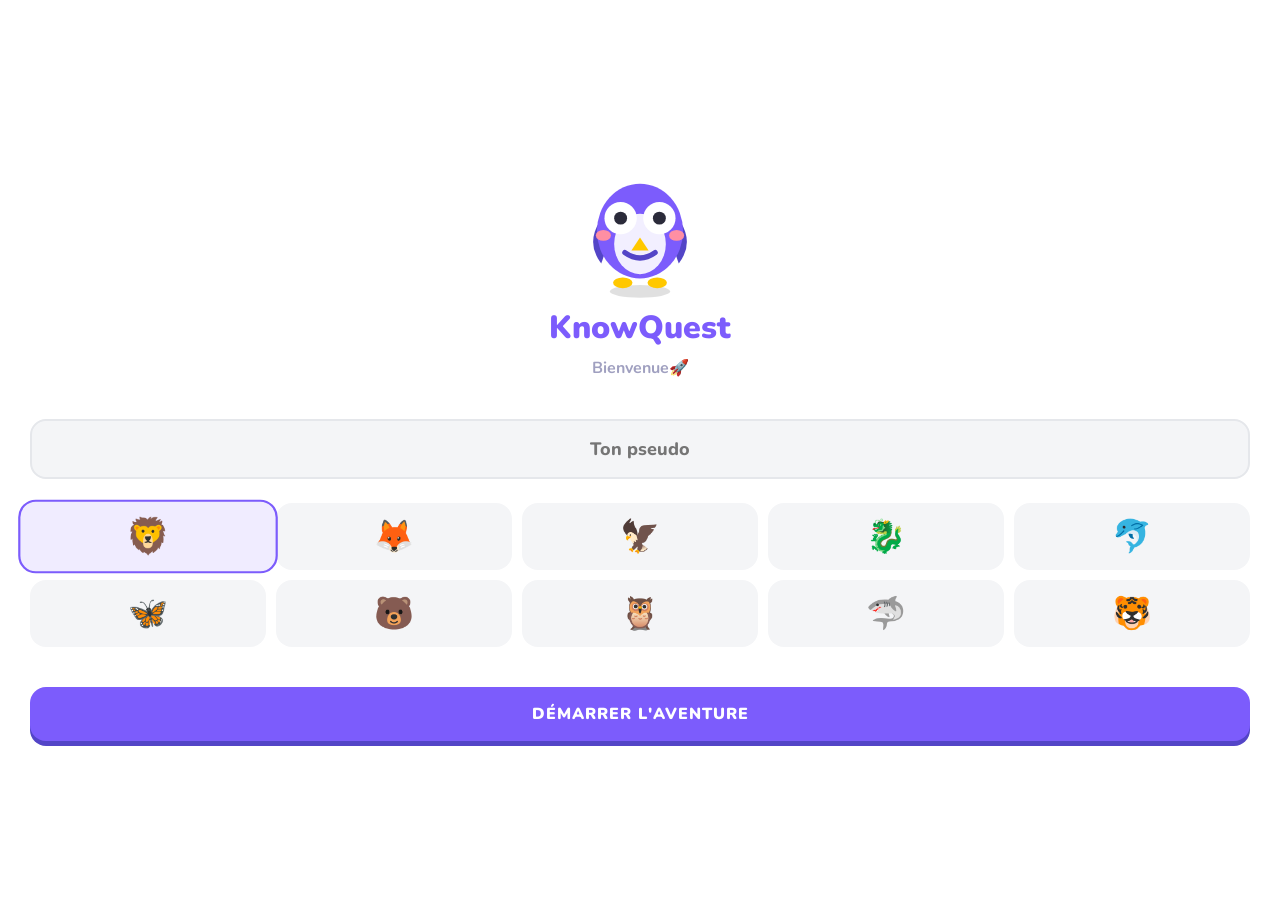
==== web/index.html @ 9f0bb6d8 "Add Google Analytics measurement G-GB6HFG80BY" ====
<!DOCTYPE html>
<html lang="fr">

<head>
  <meta charset="UTF-8">
  <!-- Google Analytics -->
  <script async src="https://www.googletagmanager.com/gtag/js?id=G-GB6HFG80BY"></script>
  <script>
    window.dataLayer = window.dataLayer || [];
    function gtag() { dataLayer.push(arguments); }
    gtag('js', new Date());
    gtag('config', 'G-GB6HFG80BY');
  </script>
  <!-- Zoom laissé actif (accessibilité) : viewport-fit=cover seul gère les safe-areas -->
  <meta name="viewport" content="width=device-width, initial-scale=1.0, viewport-fit=cover">
  <title>KnowQuest</title>
  <link rel="preconnect" href="https://fonts.googleapis.com">
  <link rel="preconnect" href="https://fonts.gstatic.com" crossorigin>
  <link rel="stylesheet" href="https://fonts.googleapis.com/css2?family=Nunito:wght@400;600;700;800;900&display=swap">
  <link rel="manifest" href="manifest.json">
  <meta name="theme-color" content="#7c5cfc">
  <meta name="mobile-web-app-capable" content="yes">
  <meta name="apple-mobile-web-app-capable" content="yes">
  <meta name="apple-mobile-web-app-status-bar-style" content="black-translucent">
  <meta name="apple-mobile-web-app-title" content="KnowQuest">
  <link rel="apple-touch-icon" href="icon-192.png">

  <style>
    * {
      margin: 0;
      padding: 0;
      box-sizing: border-box;
      -webkit-tap-highlight-color: transparent;
      font-family: 'Nunito', sans-serif;
    }

    :root {
      --bg: #f4f5f7;
      --bg-card: #ffffff;
      --border: #e5e7eb;
      --text: #1a1a2e;
      --muted: #a0a0c0;
      --green: #58cc02;
      --green-d: #46a302;
      --green-bg: #d7ffb8;
      --purple: #7c5cfc;
      --purple-d: #5345c7;
      --purple-bg: #f0ecff;
      --blue: #1cb0f6;
      --blue-d: #1899d6;
      --blue-bg: #ddf4ff;
      --orange: #ffc800;
      --orange-d: #e5b400;
      --orange-bg: #fff0b3;
      --red: #ff4b4b;
      --red-d: #ea2b2b;
      --red-bg: #ffdfe0;
      --gold: #FFD700;
      --gold-d: #DAA520;
      --cinema: #e91e8c;
      --cinema-bg: #fce4f3;
      --sport: #00c896;
      --sport-bg: #d0f7ee;
      --gastro: #ff7043;
      --gastro-bg: #ffe0d6;
      --mytho: #9c27b0;
      --mytho-bg: #f3e5f5;
      --litt: #3f51b5;
      --litt-bg: #e8eaf6;
      --flag: #f44336;
      --flag-bg: #ffebee;
    }

    /* ===== DARK MODE =====
       Seules les variables de surface changent : tous les composants utilisent
       var(--bg-card) / var(--border) / var(--text), donc le thème sombre se
       propage automatiquement — plus besoin d'overrides par classe.
       Les accents et leurs teintes pales "-bg" restent inchangés (lisibles sur
       fond sombre), l'identité visuelle reste cohérente avec le thème clair. */
    [data-theme="dark"] {
      --bg: #13131f;
      --bg-card: #1e1e30;
      --border: #34344a;
      --text: #f0f0f7;
      --muted: #9090b0;
    }

    html,
    body {
      height: 100%;
      background: var(--bg);
      overflow: hidden;
      user-select: none;
      color: var(--text);
    }

    .app {
      width: 100vw;
      height: 100vh;
      height: 100dvh;
      background: var(--bg);
      display: flex;
      flex-direction: column;
      overflow: hidden;
      position: relative;
    }

    .install-btn {
      position: fixed;
      top: max(38px, calc(env(safe-area-inset-top) + 28px));
      right: 10px;
      z-index: 3000;
      background: var(--purple);
      color: #fff;
      border: none;
      border-radius: 20px;
      padding: 8px 14px;
      font-size: 13px;
      font-weight: 900;
      box-shadow: 0 4px 12px rgba(0, 0, 0, 0.25);
      align-items: center;
      gap: 6px;
      cursor: pointer;
      display: none;
    }

    .install-btn.show {
      display: flex;
    }

    .screen {
      display: none;
      flex-direction: column;
      flex: 1;
      overflow: hidden;
      background: var(--bg);
    }

    .screen.active {
      display: flex;
      animation: fadeUp 0.25s ease-out forwards;
    }

    @keyframes fadeUp {
      from {
        opacity: 0;
        transform: translateY(10px)
      }

      to {
        opacity: 1;
        transform: translateY(0)
      }
    }

    .scr {
      overflow-y: auto;
      flex: 1;
      -webkit-overflow-scrolling: touch;
      padding: 16px 16px 100px;
      position: relative;
    }

    /* ONBOARDING */
    #scrOnboard {
      background: var(--bg-card);
      align-items: center;
      justify-content: center;
      padding: 30px;
      z-index: 1000;
      position: absolute;
      inset: 0;
    }

    .ob-title {
      font-size: 32px;
      font-weight: 900;
      color: var(--purple);
      margin-bottom: 8px;
      text-align: center;
    }

    .ob-sub {
      font-size: 16px;
      color: var(--muted);
      font-weight: 700;
      margin-bottom: 40px;
      text-align: center;
    }

    .ob-input {
      width: 100%;
      background: var(--bg);
      border: 2px solid var(--border);
      border-radius: 16px;
      padding: 16px;
      font-size: 18px;
      font-weight: 800;
      color: var(--text);
      outline: none;
      transition: 0.2s;
      margin-bottom: 24px;
      text-align: center;
    }

    .av-grid {
      display: grid;
      grid-template-columns: repeat(5, 1fr);
      gap: 10px;
      margin-bottom: 40px;
      width: 100%;
    }

    .av-opt {
      font-size: 32px;
      padding: 10px 4px;
      border-radius: 16px;
      border: 2px solid transparent;
      cursor: pointer;
      text-align: center;
      transition: 0.2s;
      background: var(--bg);
    }

    .av-opt.sel {
      border-color: var(--purple);
      background: var(--purple-bg);
      transform: scale(1.1);
    }

    .ob-btn {
      width: 100%;
      background: var(--purple);
      border: none;
      border-radius: 16px;
      padding: 16px;
      font-size: 16px;
      font-weight: 900;
      color: #fff;
      cursor: pointer;
      box-shadow: 0 5px 0 var(--purple-d);
      text-transform: uppercase;
      letter-spacing: 1px;
      transition: 0.1s;
    }

    /* TOPBAR */
    .topbar {
      display: flex;
      align-items: center;
      padding: 12px 16px;
      border-bottom: 2px solid var(--border);
      background: var(--bg-card);
      z-index: 50;
      gap: 10px;
    }

    .tb-left {
      display: flex;
      align-items: center;
      gap: 8px;
    }

    .tb-streak {
      display: flex;
      align-items: center;
      gap: 4px;
      font-weight: 900;
      color: var(--orange-d);
      font-size: 14px;
      background: var(--orange-bg);
      padding: 4px 10px;
      border-radius: 20px;
    }

    .tb-hearts {
      display: flex;
      align-items: center;
      gap: 4px;
      font-weight: 900;
      color: var(--red-d);
      font-size: 14px;
      background: var(--red-bg);
      padding: 4px 10px;
      border-radius: 20px;
      cursor: pointer;
      position: relative;
    }

    .xp-wrap {
      flex: 1;
      display: flex;
      align-items: center;
    }

    .xp-bar {
      width: 100%;
      height: 12px;
      background: var(--border);
      border-radius: 10px;
      overflow: hidden;
    }

    .xp-fill {
      height: 100%;
      width: 0%;
      background: var(--purple);
      transition: width 0.4s cubic-bezier(0.175, 0.885, 0.32, 1.275);
    }

    .tb-gems {
      font-weight: 900;
      color: var(--blue);
      font-size: 16px;
      margin-left: auto;
    }

    /* Heart regen tooltip */
    .heart-regen-tip {
      position: absolute;
      top: 36px;
      left: 0;
      background: var(--bg-card);
      border: 2px solid var(--red);
      border-radius: 10px;
      padding: 6px 10px;
      font-size: 11px;
      font-weight: 800;
      color: var(--red-d);
      white-space: nowrap;
      z-index: 200;
      display: none;
      box-shadow: 0 4px 10px rgba(0, 0, 0, 0.15);
    }

    .heart-regen-tip.show {
      display: block;
    }

    /* BOTTOM NAV */
    .bnav {
      display: flex;
      background: var(--bg-card);
      border-top: 2px solid var(--border);
      position: absolute;
      bottom: 0;
      width: 100%;
      z-index: 100;
      padding-bottom: max(12px, env(safe-area-inset-bottom));
    }

    .bnav-btn {
      flex: 1;
      display: flex;
      flex-direction: column;
      align-items: center;
      gap: 4px;
      background: none;
      border: none;
      color: var(--muted);
      cursor: pointer;
      font-size: 11px;
      font-weight: 900;
      text-transform: uppercase;
      padding: 12px 0;
      transition: 0.2s;
    }

    .bnav-btn.on {
      color: var(--purple);
    }

    .bnav-ico {
      font-size: 24px;
    }

    /* ===== ROADMAP — HEADER ===== */
    .road-header {
      position: relative;
      padding: 22px 20px 28px;
      overflow: hidden;
      background: linear-gradient(135deg, var(--rh-c1, #7c5cfc), var(--rh-c2, #5345c7));
      transition: background 0.7s ease;
      z-index: 1;
    }

    .road-header::before,
    .road-header::after {
      content: '';
      position: absolute;
      border-radius: 50%;
      background: rgba(255, 255, 255, 0.12);
      pointer-events: none;
    }

    .road-header::before {
      width: 160px;
      height: 160px;
      top: -80px;
      right: -40px;
    }

    .road-header::after {
      width: 90px;
      height: 90px;
      bottom: -50px;
      left: 10%;
      background: rgba(255, 255, 255, 0.08);
    }

    .road-title {
      font-size: 23px;
      font-weight: 900;
      color: #fff;
      position: relative;
      display: flex;
      align-items: center;
      gap: 8px;
      transition: opacity 0.3s;
    }

    .road-title-ico {
      font-size: 26px;
      display: inline-block;
      animation: themeIcoBob 3s ease-in-out infinite;
    }

    @keyframes themeIcoBob {

      0%,
      100% {
        transform: translateY(0) rotate(-3deg)
      }

      50% {
        transform: translateY(-3px) rotate(3deg)
      }
    }

    .road-sub {
      font-size: 12px;
      color: rgba(255, 255, 255, 0.85);
      font-weight: 800;
      text-transform: uppercase;
      letter-spacing: 1px;
      position: relative;
    }

    .road-progress-track {
      position: relative;
      margin-top: 14px;
      height: 10px;
      border-radius: 20px;
      background: rgba(255, 255, 255, 0.25);
      overflow: hidden;
    }

    .road-progress-fill {
      height: 100%;
      border-radius: 20px;
      background: #fff;
      width: 0%;
      transition: width 0.6s cubic-bezier(.34, 1.56, .64, 1);
      position: relative;
      overflow: hidden;
    }

    .road-progress-fill::after {
      content: '';
      position: absolute;
      inset: 0;
      background: linear-gradient(90deg, transparent, rgba(255, 255, 255, 0.7), transparent);
      animation: progressShimmer 1.8s linear infinite;
    }

    @keyframes progressShimmer {
      0% {
        transform: translateX(-100%)
      }

      100% {
        transform: translateX(250%)
      }
    }

    .road-progress-label {
      margin-top: 6px;
      font-size: 11px;
      font-weight: 800;
      color: rgba(255, 255, 255, 0.85);
      position: relative;
    }

    /* ===== ROADMAP — CANVAS ===== */
    .nodes-wrap {
      display: flex;
      flex-direction: column;
      align-items: center;
      padding: 30px 0 70px;
      position: relative;
      width: 100%;
    }

    #nodesContainer {
      position: relative;
      width: 100%;
      max-width: 460px;
      margin: 0 auto;
    }

    svg.road-path {
      overflow: visible;
    }

    .road-path-progress {
      stroke-dasharray: 14 14;
      animation: roadFlow 1.2s linear infinite;
    }

    @keyframes roadFlow {
      to {
        stroke-dashoffset: -28;
      }
    }

    .chapter-card {
      width: calc(100% - 32px);
      max-width: 420px;
      margin: 22px auto 26px;
      background: var(--bg-card);
      border: 2px solid var(--border);
      border-radius: 18px;
      padding: 14px 16px;
      display: flex;
      align-items: center;
      gap: 12px;
      box-shadow: 0 4px 0 var(--border);
      position: relative;
      overflow: hidden;
      animation: chapterCardIn 0.5s cubic-bezier(.34, 1.56, .64, 1) both;
    }

    .chapter-card-motif {
      position: absolute;
      right: -10px;
      top: -14px;
      width: 90px;
      height: 90px;
      opacity: 0.16;
      color: var(--ch-accent, var(--purple));
      pointer-events: none;
    }

    .chapter-card-motif svg {
      width: 100%;
      height: 100%;
    }

    @keyframes chapterCardIn {
      from {
        opacity: 0;
        transform: translateY(-10px) scale(.96)
      }

      to {
        opacity: 1;
        transform: translateY(0) scale(1)
      }
    }

    .chapter-card-ico {
      width: 46px;
      height: 46px;
      min-width: 46px;
      border-radius: 14px;
      display: flex;
      align-items: center;
      justify-content: center;
      font-size: 24px;
      background: var(--ch-bg, var(--purple-bg));
      border: 2px solid var(--ch-accent, var(--purple));
      position: relative;
      z-index: 1;
    }

    .chapter-card-title {
      font-size: 14px;
      font-weight: 900;
      color: var(--text);
      line-height: 1.3;
      position: relative;
      z-index: 1;
    }

    .chapter-card-sub {
      font-size: 11px;
      font-weight: 800;
      color: var(--muted);
      margin-top: 2px;
      position: relative;
      z-index: 1;
    }

    .chapter-card-pct {
      margin-left: auto;
      font-size: 13px;
      font-weight: 900;
      color: var(--ch-accent, var(--purple));
      background: var(--ch-bg, var(--purple-bg));
      padding: 4px 10px;
      border-radius: 12px;
      white-space: nowrap;
      position: relative;
      z-index: 1;
    }

    .node-row {
      position: relative;
      width: 100%;
      height: 140px;
      display: flex;
      justify-content: center;
    }

    .road-node {
      width: 74px;
      height: 74px;
      border-radius: 50%;
      display: flex;
      align-items: center;
      justify-content: center;
      font-size: 32px;
      cursor: pointer;
      position: absolute;
      z-index: 2;
      transition: transform 0.15s cubic-bezier(.34, 1.56, .64, 1), box-shadow 0.15s;
      border: 6px solid var(--border);
      background: var(--bg-card);
    }

    .road-node:active {
      transform: translateX(-50%) scale(0.9) !important;
    }

    .road-node.locked {
      box-shadow: 0 6px 0 var(--border);
      filter: grayscale(1);
      opacity: 0.55;
      pointer-events: none;
    }

    .road-node.locked::after {
      content: '🔒';
      position: absolute;
      bottom: -4px;
      right: -4px;
      font-size: 15px;
      background: var(--bg-card);
      border-radius: 50%;
      width: 24px;
      height: 24px;
      display: flex;
      align-items: center;
      justify-content: center;
      border: 2px solid var(--border);
    }

    .road-node.done {
      background: var(--node-accent, var(--orange));
      border-color: var(--node-accent-d, var(--orange-d));
      box-shadow: 0 6px 0 var(--node-accent-d, var(--orange-d));
      color: #fff;
    }

    .road-node.current {
      background: var(--node-accent, var(--green));
      border-color: var(--node-accent-d, var(--green-d));
      box-shadow: 0 6px 0 var(--node-accent-d, var(--green-d)), 0 0 0 6px var(--node-accent-bg, var(--green-bg));
      color: #fff;
      animation: currentPulse 2s infinite;
    }

    .road-node.current::before {
      content: '';
      position: absolute;
      inset: -14px;
      border-radius: 50%;
      border: 3px solid var(--node-accent, var(--green));
      opacity: 0.5;
      animation: currentRing 2s infinite;
    }

    @keyframes currentPulse {

      0%,
      100% {
        transform: translateX(-50%) scale(1)
      }

      50% {
        transform: translateX(-50%) scale(1.07)
      }
    }

    @keyframes currentRing {
      0% {
        transform: scale(0.85);
        opacity: 0.6;
      }

      100% {
        transform: scale(1.25);
        opacity: 0;
      }
    }

    .road-node.node-just-unlocked {
      animation: nodePopIn 0.6s cubic-bezier(.34, 1.56, .64, 1);
    }

    @keyframes nodePopIn {
      0% {
        transform: translateX(-50%) scale(0.3) rotate(-8deg);
      }

      60% {
        transform: translateX(-50%) scale(1.18) rotate(4deg);
      }

      100% {
        transform: translateX(-50%) scale(1) rotate(0);
      }
    }

    .road-node.node-complete-zoom {
      animation: nodeCompleteZoom 0.7s cubic-bezier(.34, 1.56, .64, 1);
    }

    @keyframes nodeCompleteZoom {
      0% {
        transform: translateX(-50%) scale(1);
        box-shadow: 0 6px 0 var(--node-accent-d, var(--orange-d));
      }

      40% {
        transform: translateX(-50%) scale(1.35);
        box-shadow: 0 6px 0 var(--node-accent-d, var(--orange-d)), 0 0 26px 8px rgba(255, 215, 0, 0.65);
      }

      100% {
        transform: translateX(-50%) scale(1);
        box-shadow: 0 6px 0 var(--node-accent-d, var(--orange-d));
      }
    }

    .road-node.chest {
      border-radius: 22px;
    }

    .node-label {
      position: absolute;
      top: -32px;
      font-size: 12px;
      font-weight: 800;
      color: var(--text);
      text-align: center;
      width: 140px;
      z-index: 3;
      padding: 2px 6px;
      border-radius: 8px;
    }

    .node-stars {
      position: absolute;
      top: 84px;
      display: flex;
      gap: 1px;
      width: 74px;
      justify-content: center;
      pointer-events: none;
    }

    .node-star {
      font-size: 15px;
      color: var(--border);
      filter: grayscale(1);
      transform: scale(0.7);
      opacity: 0.5;
    }

    .node-star.filled {
      color: var(--gold);
      filter: none;
      opacity: 1;
      transform: scale(1);
      text-shadow: 0 1px 2px rgba(0, 0, 0, 0.15);
    }

    .node-star.pop {
      animation: starPop 0.5s cubic-bezier(.34, 1.56, .64, 1) both;
    }

    @keyframes starPop {
      0% {
        transform: scale(0) rotate(-90deg);
        opacity: 0;
      }

      70% {
        transform: scale(1.4) rotate(10deg);
        opacity: 1;
      }

      100% {
        transform: scale(1) rotate(0);
        opacity: 1;
      }
    }

    /* SHOP */
    .shop-item {
      background: var(--bg-card);
      border: 2px solid var(--border);
      border-radius: 20px;
      padding: 15px;
      margin-bottom: 12px;
      display: flex;
      align-items: center;
      justify-content: space-between;
    }

    .shop-info {
      display: flex;
      align-items: center;
      gap: 12px;
    }

    .shop-ico {
      font-size: 30px;
    }

    .shop-details {
      text-align: left;
    }

    .shop-name {
      font-weight: 900;
      font-size: 14px;
    }

    .shop-desc {
      font-size: 11px;
      color: var(--muted);
      font-weight: 700;
    }

    .btn-buy {
      background: var(--blue);
      color: #fff;
      border: none;
      padding: 8px 12px;
      border-radius: 10px;
      font-weight: 900;
      font-size: 12px;
      cursor: pointer;
      box-shadow: 0 3px 0 var(--blue-d);
      transition: 0.1s;
    }

    .btn-buy:disabled {
      background: var(--border);
      color: var(--muted);
      box-shadow: none;
      cursor: not-allowed;
    }

    /* POWER-UP BAR */
    .powerup-bar {
      display: flex;
      gap: 8px;
      padding: 8px 20px 0;
      background: var(--bg);
      flex-wrap: wrap;
    }

    .pu-btn {
      flex: 1;
      min-width: 60px;
      background: var(--bg-card);
      border: 2px solid var(--border);
      border-radius: 14px;
      padding: 8px 4px;
      display: flex;
      flex-direction: column;
      align-items: center;
      gap: 2px;
      cursor: pointer;
      transition: 0.15s;
      position: relative;
    }

    .pu-btn:disabled {
      opacity: 0.35;
      cursor: not-allowed;
    }

    .pu-btn:not(:disabled):active {
      transform: scale(0.93);
    }

    .pu-ico {
      font-size: 20px;
    }

    .pu-label {
      font-size: 9px;
      font-weight: 900;
      color: var(--muted);
      text-transform: uppercase;
    }

    .pu-count {
      position: absolute;
      top: -6px;
      right: -6px;
      background: var(--orange);
      color: #fff;
      border-radius: 99px;
      font-size: 10px;
      font-weight: 900;
      padding: 1px 5px;
    }

    /* TIMER */
    .timer-wrap {
      padding: 0 20px 4px;
      background: var(--bg);
    }

    .timer-bar {
      width: 100%;
      height: 8px;
      background: var(--border);
      border-radius: 10px;
      overflow: hidden;
    }

    .timer-fill {
      height: 100%;
      background: var(--green);
      border-radius: 10px;
      transition: width 0.1s linear;
    }

    .timer-fill.warn {
      background: var(--orange);
    }

    .timer-fill.danger {
      background: var(--red);
    }

    .timer-text {
      text-align: right;
      font-size: 11px;
      font-weight: 900;
      color: var(--muted);
      margin-top: 2px;
    }

    /* QUIZ SCREEN */
    #scrQuiz {
      background: var(--bg);
      z-index: 200;
      position: absolute;
      inset: 0;
      display: none;
      flex-direction: column;
    }

    #scrQuiz.active {
      display: flex;
    }

    .q-header {
      display: flex;
      align-items: center;
      padding: 15px 20px;
      gap: 12px;
      background: var(--bg);
      flex-shrink: 0;
    }

    .q-close {
      width: 36px;
      height: 36px;
      border-radius: 50%;
      background: var(--bg-card);
      border: 2px solid var(--border);
      display: flex;
      align-items: center;
      justify-content: center;
      font-size: 18px;
      color: var(--muted);
      font-weight: 900;
      cursor: pointer;
      box-shadow: 0 2px 0 var(--border);
    }

    .q-bar-wrap {
      flex: 1;
      height: 12px;
      background: var(--border);
      border-radius: 10px;
      overflow: hidden;
    }

    .q-bar-fill {
      height: 100%;
      background: var(--purple);
      border-radius: 10px;
      transition: width 0.3s;
      width: 0%;
    }

    .q-xp-badge {
      background: var(--bg-card);
      border: 2px solid var(--orange);
      color: var(--orange-d);
      padding: 4px 10px;
      border-radius: 12px;
      font-size: 12px;
      font-weight: 900;
    }

    .q-hearts {
      display: flex;
      gap: 2px;
      font-size: 16px;
    }

    .q-body {
      flex: 1;
      padding: 10px 20px;
      overflow-y: auto;
      position: relative;
    }

    .q-cat {
      font-size: 12px;
      font-weight: 900;
      color: var(--purple);
      text-transform: uppercase;
      letter-spacing: 1px;
      margin-bottom: 2px;
    }

    .q-meta {
      font-size: 14px;
      color: var(--muted);
      font-weight: 700;
      margin-bottom: 20px;
      display: flex;
      align-items: center;
      gap: 6px;
      flex-wrap: wrap;
    }

    .q-combo-badge {
      background: var(--orange);
      color: #fff;
      padding: 2px 8px;
      border-radius: 8px;
      font-size: 12px;
      font-weight: 900;
      animation: pop 0.3s cubic-bezier(0.175, 0.885, 0.32, 1.275);
    }

    @keyframes pop {
      0% {
        transform: scale(0)
      }

      100% {
        transform: scale(1)
      }
    }

    .q-card {
      background: var(--bg-card);
      border-radius: 20px;
      padding: 30px 24px;
      box-shadow: 0 6px 15px rgba(0, 0, 0, 0.05);
      border: 2px solid transparent;
      margin-bottom: 24px;
      position: relative;
    }

    /* Image question */
    .q-image {
      width: 100%;
      max-height: 160px;
      object-fit: cover;
      border-radius: 12px;
      margin-bottom: 16px;
      border: 2px solid var(--border);
      display: block;
    }

    .q-text-wrap {
      display: flex;
      align-items: flex-start;
      gap: 10px;
    }

    .q-text {
      font-size: 20px;
      font-weight: 800;
      color: var(--text);
      line-height: 1.4;
      flex: 1;
    }

    .btn-wiki {
      background: var(--blue-bg);
      color: var(--blue);
      padding: 4px 8px;
      border-radius: 8px;
      font-size: 12px;
      font-weight: 800;
      text-decoration: none;
      border: 1px solid var(--blue);
      cursor: pointer;
    }

    .btn-tts {
      position: absolute;
      bottom: -18px;
      right: 20px;
      width: 36px;
      height: 36px;
      border-radius: 50%;
      background: var(--blue);
      color: #fff;
      display: flex;
      align-items: center;
      justify-content: center;
      border: none;
      cursor: pointer;
      box-shadow: 0 4px 0 var(--blue-d);
      font-size: 18px;
      transition: 0.2s;
    }

    .btn-tts.playing {
      animation: pulseSound 0.5s infinite;
      background: var(--orange);
      box-shadow: 0 4px 0 var(--orange-d);
    }

    @keyframes pulseSound {
      0% {
        transform: scale(1)
      }

      50% {
        transform: scale(1.2)
      }

      100% {
        transform: scale(1)
      }
    }

    .q-answers {
      display: flex;
      flex-direction: column;
      gap: 12px;
    }

    .ans-btn {
      background: var(--bg-card);
      border: 2px solid var(--border);
      border-radius: 16px;
      padding: 16px;
      display: flex;
      align-items: center;
      gap: 16px;
      cursor: pointer;
      transition: 0.1s;
      box-shadow: 0 3px 0 var(--border);
    }

    .ans-btn.selected {
      border-color: var(--purple);
      background: var(--purple-bg);
      box-shadow: 0 3px 0 var(--purple);
    }

    .ans-btn.correct {
      border-color: var(--green) !important;
      background: var(--green-bg) !important;
      color: #000 !important;
      box-shadow: none !important;
      transform: translateY(3px);
      position: relative;
      animation: answerPulse 0.35s ease-out;
    }

    .ans-btn.correct::after {
      content: '✓';
      position: absolute;
      right: 10px;
      top: 50%;
      width: 26px;
      height: 26px;
      border-radius: 50%;
      background: var(--green);
      color: #fff;
      font-size: 15px;
      font-weight: 900;
      display: flex;
      align-items: center;
      justify-content: center;
      transform: translateY(-50%) scale(0);
      animation: feedbackBadgeIn 0.4s 0.05s cubic-bezier(.34, 1.56, .64, 1) forwards;
    }

    .ans-btn.wrong {
      border-color: var(--red) !important;
      background: var(--red-bg) !important;
      color: #000 !important;
      box-shadow: none !important;
      transform: translateY(3px);
      position: relative;
    }

    .ans-btn.wrong::after {
      content: '✕';
      position: absolute;
      right: 10px;
      top: 50%;
      width: 26px;
      height: 26px;
      border-radius: 50%;
      background: var(--red);
      color: #fff;
      font-size: 15px;
      font-weight: 900;
      display: flex;
      align-items: center;
      justify-content: center;
      transform: translateY(-50%) scale(0);
      animation: feedbackBadgeIn 0.4s 0.05s cubic-bezier(.34, 1.56, .64, 1) forwards;
    }

    @keyframes answerPulse {
      0% {
        transform: translateY(3px) scale(1);
      }

      50% {
        transform: translateY(3px) scale(1.02);
      }

      100% {
        transform: translateY(3px) scale(1);
      }
    }

    @keyframes feedbackBadgeIn {
      0% {
        transform: translateY(-50%) scale(0) rotate(-45deg);
      }

      70% {
        transform: translateY(-50%) scale(1.25) rotate(6deg);
      }

      100% {
        transform: translateY(-50%) scale(1) rotate(0);
      }
    }

    .ans-btn.eliminated {
      opacity: 0.25;
      pointer-events: none;
    }

    .ans-letter {
      width: 32px;
      height: 32px;
      border-radius: 50%;
      background: var(--purple-bg);
      color: var(--purple);
      display: flex;
      align-items: center;
      justify-content: center;
      font-size: 14px;
      font-weight: 900;
      flex-shrink: 0;
    }

    .tf-row {
      display: flex;
      gap: 12px;
    }

    .tf-btn {
      flex: 1;
      padding: 24px 10px;
      border-radius: 20px;
      font-size: 18px;
      font-weight: 900;
      text-align: center;
      border: 2px solid var(--border);
      background: var(--bg-card);
      box-shadow: 0 4px 0 var(--border);
      cursor: pointer;
    }

    .tf-btn.sel {
      border-color: var(--purple);
      background: var(--purple-bg);
      color: var(--purple);
      box-shadow: 0 4px 0 var(--purple);
    }

    .tf-btn.correct {
      border-color: var(--green) !important;
      background: var(--green-bg) !important;
      color: #000 !important;
      box-shadow: none !important;
      transform: translateY(4px);
      animation: answerPulse 0.35s ease-out;
    }

    .tf-btn.wrong {
      border-color: var(--red) !important;
      background: var(--red-bg) !important;
      color: #000 !important;
      box-shadow: none !important;
      transform: translateY(4px);
    }

    .scram-zone {
      min-height: 80px;
      border: 2px dashed var(--muted);
      border-radius: 16px;
      padding: 12px;
      display: flex;
      flex-wrap: wrap;
      gap: 8px;
      margin-bottom: 20px;
      background: var(--bg-card);
    }

    .scram-pool {
      display: flex;
      flex-wrap: wrap;
      justify-content: center;
      gap: 8px;
    }

    .scram-token {
      padding: 12px 18px;
      background: var(--bg-card);
      border: 2px solid var(--border);
      border-radius: 12px;
      font-weight: 800;
      font-size: 16px;
      cursor: pointer;
      box-shadow: 0 3px 0 var(--border);
    }

    .scram-token.placed {
      background: var(--purple-bg);
      border-color: var(--purple);
      color: var(--purple);
    }

    .scram-token.used {
      opacity: 0.2;
      pointer-events: none;
    }

    .q-footer {
      padding: 12px 20px 16px;
      background: var(--bg);
      border-top: 2px solid var(--border);
      flex-shrink: 0;
    }

    .btn-action {
      width: 100%;
      padding: 18px;
      border-radius: 20px;
      background: var(--border);
      color: var(--muted);
      font-size: 16px;
      font-weight: 900;
      border: none;
      cursor: not-allowed;
      text-transform: uppercase;
      letter-spacing: 1px;
    }

    .btn-action.active-check {
      background: var(--purple);
      color: #fff;
      box-shadow: 0 5px 0 var(--purple-d);
      cursor: pointer;
      animation: ctaBreathe 1.8s ease-in-out infinite;
    }

    .btn-action.active-next {
      background: var(--green);
      color: #fff;
      box-shadow: 0 5px 0 var(--green-d);
      cursor: pointer;
      animation: ctaBreathe 1.8s ease-in-out infinite;
    }

    @keyframes ctaBreathe {

      0%,
      100% {
        transform: scale(1);
      }

      50% {
        transform: scale(1.025);
      }
    }

    .vbanner {
      position: absolute;
      bottom: 0;
      left: 0;
      right: 0;
      padding: 24px 20px 40px;
      background: var(--bg-card);
      border-top: 2px solid var(--border);
      transform: translateY(100%);
      transition: transform 0.25s cubic-bezier(0.175, 0.885, 0.32, 1.275);
      z-index: 200;
      display: flex;
      flex-direction: column;
      gap: 12px;
    }

    .vbanner.show {
      transform: translateY(0);
    }

    /* Quand la correction est affichée, on réserve sa hauteur pour que les
       réponses du bas restent visibles (bug mobile : réponses masquées). */
    #scrQuiz.banner-open .q-body {
      padding-bottom: 240px;
    }

    /* ===== STYLE RAINBOW (maîtrise quasi parfaite d'une catégorie) ===== */
    @keyframes rainbowShift { to { background-position: 300% 0; } }
    .rainbow-text {
      background: linear-gradient(90deg, #ff5f6d, #ffc371, #47e891, #4facfe, #b06ab3, #ff5f6d);
      background-size: 300% 100%;
      -webkit-background-clip: text;
      background-clip: text;
      -webkit-text-fill-color: transparent;
      color: transparent;
      animation: rainbowShift 6s linear infinite;
    }
    @keyframes rainbowGlow {
      0%   { box-shadow: 0 0 0 2.5px #ff5f6d, 0 0 12px rgba(255,95,109,.45); }
      20%  { box-shadow: 0 0 0 2.5px #ffc371, 0 0 12px rgba(255,195,113,.45); }
      40%  { box-shadow: 0 0 0 2.5px #47e891, 0 0 12px rgba(71,232,145,.45); }
      60%  { box-shadow: 0 0 0 2.5px #4facfe, 0 0 12px rgba(79,172,254,.45); }
      80%  { box-shadow: 0 0 0 2.5px #b06ab3, 0 0 12px rgba(176,106,179,.45); }
      100% { box-shadow: 0 0 0 2.5px #ff5f6d, 0 0 12px rgba(255,95,109,.45); }
    }
    .atlas-card.rainbow { animation: rainbowGlow 4s linear infinite; }

    /* ===== TROPHÉES (boss / perfect / chapitres 3 étoiles) ===== */
    .honors-grid {
      display: grid;
      grid-template-columns: repeat(auto-fill, minmax(88px, 1fr));
      gap: 10px;
    }
    .honor-badge {
      display: flex; flex-direction: column; align-items: center; gap: 4px;
      background: var(--bg); border: 2px solid var(--border); border-radius: 14px;
      padding: 10px 6px; text-align: center;
    }
    .honor-badge .honor-ico { font-size: 26px; }
    .honor-badge .honor-name { font-size: 10px; font-weight: 800; color: var(--muted); line-height: 1.2; }
    .honor-badge.boss { border-color: #b25ce0; background: rgba(178, 92, 224, 0.12); }
    .honor-badge.perfect-bronze { border-color: #cd7f32; background: rgba(205, 127, 50, 0.12); }
    .honor-badge.perfect-silver { border-color: #a8b0b8; background: rgba(168, 176, 184, 0.15); }
    .honor-badge.perfect-gold { border-color: var(--gold); background: rgba(255, 210, 61, 0.12); }
    .honor-badge.perfect-rainbow { animation: rainbowGlow 4s linear infinite; }
    .honor-badge.chapter-gold {
      border-color: var(--gold);
      background: linear-gradient(135deg, rgba(255,210,61,.25), rgba(255,180,0,.08));
      box-shadow: 0 0 14px rgba(255, 210, 61, .35);
    }
    .honor-badge.chapter-gold .honor-ico { text-shadow: 0 0 8px rgba(255,210,61,.8); }

    /* ===== VITRINE DU PROFIL (podium + badges d'élite) ===== */
    .showcase-podium { display: flex; gap: 8px; margin-bottom: 10px; }
    .podium-card {
      flex: 1; min-width: 0;
      background: var(--bg); border: 2px solid var(--border); border-radius: 16px;
      padding: 12px 6px; text-align: center;
    }
    .podium-card.showcase-1 {
      border-color: var(--gold);
      background: linear-gradient(160deg, rgba(255,210,61,.20), rgba(255,210,61,.04));
      box-shadow: 0 0 14px rgba(255,210,61,.25);
    }
    .podium-card.showcase-2 { border-color: #a8b0b8; background: rgba(168,176,184,.10); }
    .podium-card.showcase-3 { border-color: #cd7f32; background: rgba(205,127,50,.10); }
    .podium-medal { font-size: 24px; }
    .podium-cat { font-size: 12px; font-weight: 900; margin-top: 2px; overflow: hidden; text-overflow: ellipsis; white-space: nowrap; }
    .podium-acc { font-size: 22px; font-weight: 900; color: var(--green); }
    .podium-meta { font-size: 10px; color: var(--muted); font-weight: 700; }
    .showcase-empty {
      flex: 1; text-align: center; color: var(--muted); font-size: 12px; font-weight: 700;
      padding: 14px 10px; border: 2px dashed var(--border); border-radius: 16px;
    }
    .elite-badges { display: flex; gap: 8px; margin-bottom: 10px; }
    .elite-badges .honor-badge { flex: 1; min-width: 0; }
    .elite-chips { display: flex; flex-wrap: wrap; gap: 6px; }
    .elite-chip {
      font-size: 12px; font-weight: 800; padding: 5px 10px; border-radius: 10px;
      background: var(--bg); border: 1.5px solid var(--border);
    }
    .elite-chip.boss { border-color: #b25ce0; color: #b25ce0; }
    .elite-chip.perfect-bronze { border-color: #cd7f32; color: #cd7f32; }
    .elite-chip.chapter-gold { border-color: var(--gold); color: var(--gold); }
    .elite-chip.perfect-rainbow { border-color: #b06ab3; color: #b06ab3; }

    /* Sélecteur de difficulté de la popup de leçon */
    .nm-diff-btn {
      font-size: 12px; font-weight: 800; padding: 6px 10px; border-radius: 10px;
      background: var(--bg); color: var(--muted); border: 1.5px solid var(--border); cursor: pointer;
    }
    .nm-diff-btn[data-on="1"] { color: #fff; background: var(--purple); border-color: var(--purple-d); }

    /* ===== GRAND PRIX : usure, box, rival, championnat ===== */
    .gp-box-btn {
      font-size: 11px; font-weight: 900; padding: 6px 10px; border-radius: 10px;
      background: #2d2d44; color: #fff; border: 1.5px solid var(--gold); cursor: pointer;
    }
    .pitstop-tire-btn {
      font-size: 11px; font-weight: 800; padding: 6px 9px; border-radius: 10px;
      background: #2d2d44; color: rgba(255,255,255,0.7); border: 1.5px solid #3d3d55; cursor: pointer;
    }
    .pitstop-tire-btn.sel { background: var(--gold); color: #1a1a2e; border-color: var(--gold-d); }
    .champ-diff-btn {
      font-size: 11px; font-weight: 800; padding: 5px 9px; border-radius: 10px;
      background: #2d2d44; color: rgba(255,255,255,0.6); border: 1.5px solid #3d3d55; cursor: pointer;
    }
    .champ-diff-btn[data-on="1"] { background: var(--gold); color: #1a1a2e; border-color: var(--gold-d); }
    .champ-row.rival { border-left: 3px solid #e91e8c; background: rgba(233, 30, 140, 0.06); }
    .gp-offer-card {
      background: linear-gradient(160deg, rgba(88,204,2,.15), rgba(88,204,2,.04));
      border: 2px solid var(--green); border-radius: 16px; padding: 14px; margin-bottom: 12px; text-align: left;
    }

    /* ===== RALLYE DU MONDE ===== */
    .rallye-ans {
      text-align: left; background: #1e1e2f; color: #fff; border: 2px solid #2d2d44;
      border-radius: 12px; padding: 10px 12px; font-size: 13px; font-weight: 700; cursor: pointer;
      transition: border-color .15s, background .15s;
    }
    .rallye-ans:hover { border-color: var(--gold); }
    .rallye-ans b { color: var(--gold); margin-right: 6px; }

    /* ===== TALENTS ===== */
    .talent-card {
      display: flex; align-items: center; gap: 8px; background: rgba(255,255,255,0.05);
      border: 1.5px solid rgba(255,255,255,0.1); border-radius: 12px; padding: 8px; margin-bottom: 6px;
    }
    .talent-card.owned { border-color: var(--green); background: rgba(88, 204, 2, 0.08); }
    .talent-ico { font-size: 20px; }
    .talent-buy {
      font-size: 10px; font-weight: 900; padding: 6px 8px; border-radius: 9px; white-space: nowrap;
      background: var(--gold); color: #1a1a2e; border: none; cursor: pointer;
    }
    .talent-buy:disabled { background: rgba(255,255,255,0.12); color: rgba(255,255,255,0.5); cursor: default; }
    .talent-buy[data-owned="1"] { background: var(--green); color: #fff; }

    .vbanner.c {
      background: var(--green-bg);
      border-color: var(--green-d);
    }

    .vbanner.w {
      background: var(--red-bg);
      border-color: #ffc8c8;
    }

    .v-status {
      font-size: 24px;
      font-weight: 900;
    }

    .v-status.c {
      color: var(--green-d);
    }

    .v-status.w {
      color: var(--red-d);
    }

    .v-fact {
      font-size: 15px;
      font-weight: 700;
      color: var(--text);
      line-height: 1.4;
      margin-bottom: 12px;
    }

    .shield-active-badge {
      background: var(--blue-bg);
      border: 2px solid var(--blue);
      color: var(--blue-d);
      padding: 3px 10px;
      border-radius: 20px;
      font-size: 11px;
      font-weight: 900;
      display: none;
    }

    .shield-active-badge.on {
      display: inline-flex;
      align-items: center;
      gap: 4px;
    }

    /* DUEL AI */
    .duel-bar {
      padding: 8px 20px;
      background: var(--bg);
      display: flex;
      align-items: center;
      gap: 8px;
    }

    .duel-player {
      display: flex;
      flex-direction: column;
      align-items: center;
      flex: 1;
    }

    .duel-name {
      font-size: 11px;
      font-weight: 900;
      color: var(--muted);
      text-transform: uppercase;
    }

    .duel-hp-bar {
      width: 100%;
      height: 16px;
      background: var(--border);
      border-radius: 10px;
      overflow: hidden;
      margin-top: 4px;
    }

    .duel-hp-fill {
      height: 100%;
      border-radius: 10px;
      transition: width 0.4s;
    }

    .duel-hp-fill.player {
      background: var(--blue);
    }

    .duel-hp-fill.ai {
      background: var(--red);
    }

    .duel-hp-val {
      font-size: 12px;
      font-weight: 900;
      margin-top: 2px;
    }

    .duel-vs {
      font-size: 14px;
      font-weight: 900;
      color: var(--muted);
      padding: 0 8px;
    }

    .duel-thinking {
      font-size: 11px;
      color: var(--muted);
      font-weight: 700;
      text-align: center;
      margin-top: 2px;
      animation: blink 1s infinite;
    }

    @keyframes blink {

      0%,
      100% {
        opacity: 1
      }

      50% {
        opacity: 0.3
      }
    }

    /* FLASH MODE */
    .flash-countdown {
      font-size: 48px;
      font-weight: 900;
      text-align: center;
      color: var(--orange);
      padding: 10px;
    }

    .flash-q {
      font-size: 18px;
      font-weight: 900;
      color: var(--text);
      text-align: center;
      padding: 20px;
      background: var(--bg-card);
      border-radius: 16px;
      margin-bottom: 16px;
    }

    /* SURVIE MODE */
    .survie-lives {
      display: flex;
      justify-content: center;
      gap: 6px;
      font-size: 28px;
      padding: 8px;
    }

    .survie-score {
      text-align: center;
      font-size: 36px;
      font-weight: 900;
      color: var(--purple);
    }

    .survie-label {
      text-align: center;
      font-size: 11px;
      font-weight: 900;
      color: var(--muted);
      text-transform: uppercase;
    }

    /* RESULT SCREEN */
    #scrResult {
      align-items: center;
      justify-content: center;
      padding: 20px;
      text-align: center;
      background: var(--bg-card);
      z-index: 700;
      position: absolute;
      inset: 0;
      display: none;
      flex-direction: column;
      overflow-y: auto;
    }

    .res-title {
      font-size: 32px;
      font-weight: 900;
      color: var(--orange);
      margin-bottom: 10px;
    }

    .res-stars-row {
      display: none;
      gap: 10px;
      margin-bottom: 24px;
    }

    .res-stars-row.show {
      display: flex;
    }

    .res-star {
      font-size: 46px;
      color: var(--border);
      filter: grayscale(1);
      transform: scale(0.6);
      opacity: 0.5;
    }

    .res-star.filled {
      color: var(--gold);
      filter: none;
    }

    .res-star.anim {
      animation: resStarIn 0.55s cubic-bezier(.34, 1.56, .64, 1) both;
    }

    @keyframes resStarIn {
      0% {
        transform: scale(0) rotate(-120deg);
        opacity: 0;
      }

      65% {
        transform: scale(1.3) rotate(15deg);
        opacity: 1;
      }

      100% {
        transform: scale(1) rotate(0);
        opacity: 1;
      }
    }

    .res-star.filled.glow {
      animation: resStarGlow 1.4s ease-in-out 0.6s 2;
    }

    @keyframes resStarGlow {

      0%,
      100% {
        text-shadow: 0 0 0 rgba(255, 215, 0, 0);
      }

      50% {
        text-shadow: 0 0 18px rgba(255, 215, 0, 0.9);
      }
    }

    .res-stats {
      display: flex;
      gap: 12px;
      width: 100%;
      margin-bottom: 30px;
      flex-wrap: wrap;
    }

    .res-stat {
      flex: 1;
      min-width: 70px;
      background: var(--bg-card);
      border: 2px solid var(--border);
      border-radius: 16px;
      padding: 16px 8px;
    }

    .res-num {
      font-size: 24px;
      font-weight: 900;
    }

    .res-lbl {
      font-size: 10px;
      font-weight: 800;
      color: var(--muted);
      text-transform: uppercase;
      margin-top: 4px;
    }

    .btn-res {
      background: var(--purple);
      color: #fff;
      border: none;
      border-radius: 16px;
      padding: 18px;
      width: 100%;
      max-width: 350px;
      font-weight: 900;
      font-size: 16px;
      text-transform: uppercase;
      cursor: pointer;
      box-shadow: 0 5px 0 var(--purple-d);
      transition: 0.1s;
    }

    /* PROFILE */
    .ph-hero {
      background: var(--bg-card);
      border-radius: 20px;
      padding: 30px;
      text-align: center;
      border: 2px solid var(--border);
      margin-top: 16px;
      position: relative;
    }

    .avatar-container {
      position: relative;
      width: 100px;
      height: 100px;
      margin: 0 auto 10px;
      background: var(--bg);
      border-radius: 50%;
      display: flex;
      align-items: center;
      justify-content: center;
      font-size: 60px;
    }

    .avatar-accessory {
      position: absolute;
      top: -5px;
      font-size: 40px;
      pointer-events: none;
    }

    /* ===== STREAK CALENDAR ===== */
    .streak-cal-card {
      background: var(--bg-card);
      border: 2px solid var(--border);
      border-radius: 18px;
      padding: 14px 16px;
      margin-top: 16px;
      box-shadow: 0 4px 0 var(--border);
    }

    .streak-cal-head {
      display: flex;
      align-items: center;
      justify-content: space-between;
      font-weight: 900;
      font-size: 15px;
      color: var(--text);
      margin-bottom: 12px;
    }

    .streak-cal-flame {
      display: inline-block;
      animation: themeIcoBob 2.4s ease-in-out infinite;
    }

    .streak-cal-freeze {
      font-size: 12px;
      font-weight: 800;
      color: var(--blue-d);
      background: var(--blue-bg);
      padding: 3px 8px;
      border-radius: 10px;
      display: none;
    }

    .streak-cal-grid {
      display: flex;
      gap: 6px;
      justify-content: space-between;
    }

    .streak-day {
      flex: 1;
      display: flex;
      flex-direction: column;
      align-items: center;
      gap: 4px;
    }

    .streak-day-dot {
      width: 30px;
      height: 30px;
      border-radius: 50%;
      background: var(--bg);
      border: 2px solid var(--border);
      display: flex;
      align-items: center;
      justify-content: center;
      font-size: 14px;
      color: var(--muted);
    }

    .streak-day.played .streak-day-dot {
      background: var(--orange);
      border-color: var(--orange-d);
      color: #fff;
      animation: starPop 0.4s cubic-bezier(.34, 1.56, .64, 1);
    }

    .streak-day.frozen .streak-day-dot {
      background: var(--blue);
      border-color: var(--blue-d);
      color: #fff;
    }

    .streak-day.today .streak-day-dot {
      box-shadow: 0 0 0 3px var(--purple-bg), 0 0 0 5px var(--purple);
    }

    .streak-day-label {
      font-size: 10px;
      font-weight: 800;
      color: var(--muted);
      text-transform: uppercase;
    }

    /* ===== MASCOT CHARACTER =====
       A single reusable little owl mascot, built entirely in SVG/CSS (no image
       assets). Expression is driven purely by a class on the wrapper: every
       possible eyebrow/mouth shape is pre-drawn as its own element in the SVG
       markup, and CSS just shows/hides + animates them — no path-morphing
       tricks, so it renders identically in every browser. */
    .mascot-wrap {
      display: flex;
      flex-direction: column;
      align-items: center;
      justify-content: flex-end;
      position: relative;
      user-select: none;
      pointer-events: none;
    }

    .mascot-svg {
      width: 100%;
      height: 100%;
      overflow: visible;
    }

    .m-shadow {
      fill: rgba(0, 0, 0, 0.12);
      transition: transform 0.25s, opacity 0.25s;
    }

    .m-body {
      fill: var(--purple);
    }

    .m-belly {
      fill: #fff;
      opacity: 0.9;
    }

    .m-wing {
      fill: var(--purple-d);
      transform-box: fill-box;
      transition: transform 0.25s ease;
    }

    .m-wing-l {
      transform-origin: 90% 20%;
    }

    .m-wing-r {
      transform-origin: 10% 20%;
    }

    .m-foot {
      fill: var(--orange);
    }

    .m-beak {
      fill: var(--orange);
    }

    .m-eye-white {
      fill: #fff;
      transform-box: fill-box;
      transform-origin: center;
      transition: transform 0.15s ease;
    }

    .m-pupil {
      fill: #2b2b3a;
      transform-box: fill-box;
      transform-origin: center;
      transition: transform 0.15s ease;
    }

    /* Pre-drawn eyebrow / mouth variants — hidden unless the active state shows them */
    .m-brow,
    .m-mouth {
      stroke: var(--purple-d);
      stroke-width: 5;
      fill: none;
      stroke-linecap: round;
      opacity: 0;
      transition: opacity 0.15s ease;
    }

    .m-cheek {
      fill: #ff8fa3;
      opacity: 0;
      transition: opacity 0.2s ease;
    }

    .m-zzz {
      font-size: 20px;
      font-weight: 900;
      fill: var(--muted);
      opacity: 0;
    }

    .m-sparkle {
      opacity: 0;
      transform-box: fill-box;
      transform-origin: center;
    }

    /* --- Idle (default): gentle bob + periodic blink --- */
    .mascot-idle .m-body-group {
      animation: mIdleBob 3.2s ease-in-out infinite;
    }

    .mascot-idle .m-eye-white {
      animation: mBlink 4.5s ease-in-out infinite;
    }

    @keyframes mIdleBob {

      0%,
      100% {
        transform: translateY(0);
      }

      50% {
        transform: translateY(-4px);
      }
    }

    @keyframes mBlink {

      0%,
      92%,
      100% {
        transform: scaleY(1);
      }

      96% {
        transform: scaleY(0.1);
      }
    }

    /* --- Happy (correct answer / good result) --- */
    .mascot-happy .m-body-group {
      animation: mHappyBounce 0.5s ease-in-out 2;
    }

    .mascot-happy .m-eye-white {
      transform: scaleY(0.55) translateY(3px);
    }

    .mascot-happy .m-brow-happy-l,
    .mascot-happy .m-brow-happy-r {
      opacity: 1;
    }

    .mascot-happy .m-cheek {
      opacity: 1;
    }

    .mascot-happy .m-mouth-smile {
      opacity: 1;
    }

    .mascot-happy .m-wing-l {
      transform: rotate(-25deg);
    }

    .mascot-happy .m-wing-r {
      transform: rotate(25deg);
    }

    @keyframes mHappyBounce {

      0%,
      100% {
        transform: translateY(0) scale(1);
      }

      35% {
        transform: translateY(-14px) scale(1.05, 0.95);
      }

      55% {
        transform: translateY(0) scale(0.97, 1.05);
      }
    }

    /* --- Sad (wrong answer, gentle — never the final note the player is left on) --- */
    .mascot-sad .m-body-group {
      animation: mSadSway 1.6s ease-in-out;
    }

    .mascot-sad .m-eye-white {
      transform: scaleY(0.6) translateY(2px);
    }

    .mascot-sad .m-brow-sad-l,
    .mascot-sad .m-brow-sad-r {
      opacity: 1;
    }

    .mascot-sad .m-mouth-frown {
      opacity: 1;
    }

    .mascot-sad .m-wing-l {
      transform: rotate(8deg);
    }

    .mascot-sad .m-wing-r {
      transform: rotate(-8deg);
    }

    @keyframes mSadSway {

      0%,
      100% {
        transform: translateY(0) rotate(0);
      }

      30% {
        transform: translateY(3px) rotate(-3deg);
      }

      60% {
        transform: translateY(3px) rotate(3deg);
      }
    }

    /* --- Celebrate (level/boss/chapter done) --- */
    .mascot-celebrate .m-body-group {
      animation: mCelebrateJump 0.6s ease-in-out infinite;
    }

    .mascot-celebrate .m-eye-white {
      transform: scaleY(0.5) translateY(3px);
    }

    .mascot-celebrate .m-cheek {
      opacity: 1;
    }

    .mascot-celebrate .m-mouth-big-smile {
      opacity: 1;
    }

    .mascot-celebrate .m-wing-l {
      animation: mArmWaveL 0.4s ease-in-out infinite;
    }

    .mascot-celebrate .m-wing-r {
      animation: mArmWaveR 0.4s ease-in-out infinite;
    }

    .mascot-celebrate .m-shadow {
      animation: mShadowPulse 0.6s ease-in-out infinite;
    }

    .mascot-celebrate .m-sparkle {
      animation: mSparkle 1.1s ease-out infinite;
    }

    .mascot-celebrate .m-sparkle:nth-child(2) {
      animation-delay: 0.15s;
    }

    .mascot-celebrate .m-sparkle:nth-child(3) {
      animation-delay: 0.3s;
    }

    .mascot-celebrate .m-sparkle:nth-child(4) {
      animation-delay: 0.45s;
    }

    @keyframes mCelebrateJump {

      0%,
      100% {
        transform: translateY(0);
      }

      50% {
        transform: translateY(-20px);
      }
    }

    @keyframes mShadowPulse {

      0%,
      100% {
        transform: scale(1);
        opacity: 0.12;
      }

      50% {
        transform: scale(0.7);
        opacity: 0.06;
      }
    }

    @keyframes mArmWaveL {

      0%,
      100% {
        transform: rotate(-40deg);
      }

      50% {
        transform: rotate(-70deg);
      }
    }

    @keyframes mArmWaveR {

      0%,
      100% {
        transform: rotate(40deg);
      }

      50% {
        transform: rotate(70deg);
      }
    }

    @keyframes mSparkle {
      0% {
        opacity: 0;
        transform: scale(0.2) translateY(0);
      }

      40% {
        opacity: 1;
      }

      100% {
        opacity: 0;
        transform: scale(1.1) translateY(-26px);
      }
    }

    /* --- Sleepy (no hearts) --- */
    .mascot-sleepy .m-body-group {
      animation: mIdleBob 4s ease-in-out infinite;
    }

    .mascot-sleepy .m-eye-white {
      transform: scaleY(0.12);
    }

    .mascot-sleepy .m-zzz {
      opacity: 1;
      animation: mZzzFloat 2.4s ease-in-out infinite;
    }

    @keyframes mZzzFloat {
      0% {
        opacity: 0;
        transform: translate(0, 0);
      }

      20% {
        opacity: 1;
      }

      100% {
        opacity: 0;
        transform: translate(10px, -22px);
      }
    }

    /* --- Wave (onboarding greeting) --- */
    .mascot-wave .m-body-group {
      animation: mIdleBob 3.2s ease-in-out infinite;
    }

    .mascot-wave .m-eye-white {
      animation: mBlink 4.5s ease-in-out infinite;
    }

    .mascot-wave .m-cheek {
      opacity: 1;
    }

    .mascot-wave .m-mouth-smile {
      opacity: 1;
    }

    .mascot-wave .m-wing-r {
      animation: mArmWaveR 0.5s ease-in-out infinite;
    }

    /* ===== TITLES ===== */
    .titles-grid {
      display: grid;
      grid-template-columns: 1fr 1fr;
      gap: 10px;
      margin-top: 10px;
    }

    .title-chip {
      background: var(--bg-card);
      border: 2px solid var(--border);
      border-radius: 12px;
      padding: 10px;
      text-align: center;
      font-size: 12px;
      font-weight: 800;
      color: var(--muted);
      opacity: 0.45;
      cursor: default;
    }

    .title-chip.unlocked {
      opacity: 1;
      color: var(--purple);
      border-color: var(--purple);
      background: var(--purple-bg);
      cursor: pointer;
    }

    .title-chip.equipped {
      background: var(--purple);
      color: #fff;
      box-shadow: 0 3px 0 var(--purple-d);
    }

    /* ===== SETTINGS ===== */
    .settings-row {
      display: flex;
      align-items: center;
      justify-content: space-between;
      padding: 12px 4px;
      border-bottom: 1px solid var(--border);
    }

    .settings-label {
      font-size: 14px;
      font-weight: 800;
      color: var(--text);
    }

    .settings-hint {
      font-size: 11px;
      color: var(--muted);
      font-weight: 700;
      padding: 6px 4px 0;
    }

    .switch {
      position: relative;
      display: inline-block;
      width: 46px;
      height: 26px;
      flex-shrink: 0;
    }

    .switch input {
      opacity: 0;
      width: 0;
      height: 0;
    }

    .switch-slider {
      position: absolute;
      cursor: pointer;
      inset: 0;
      background: var(--border);
      border-radius: 26px;
      transition: 0.2s;
    }

    .switch-slider::before {
      content: '';
      position: absolute;
      height: 20px;
      width: 20px;
      left: 3px;
      bottom: 3px;
      background: var(--bg-card);
      border-radius: 50%;
      transition: 0.2s;
    }

    .switch input:checked+.switch-slider {
      background: var(--green);
    }

    .switch input:checked+.switch-slider::before {
      transform: translateX(20px);
    }

    .achievement-list {
      margin-top: 20px;
      display: grid;
      grid-template-columns: 1fr 1fr;
      gap: 10px;
    }

    .ach-card {
      background: var(--bg-card);
      border: 2px solid var(--border);
      padding: 10px;
      border-radius: 12px;
      text-align: center;
      opacity: 0.4;
    }

    .ach-card.unlocked {
      opacity: 1;
      border-color: var(--orange);
    }

    .ach-ico {
      font-size: 24px;
      display: block;
    }

    .ach-name {
      font-size: 10px;
      font-weight: 800;
    }

    /* STATS CHART */
    .stats-chart {
      background: var(--bg-card);
      border: 2px solid var(--border);
      border-radius: 16px;
      padding: 16px;
      margin-bottom: 12px;
    }

    .stat-bar-row {
      display: flex;
      align-items: center;
      gap: 10px;
      margin-bottom: 10px;
    }

    .stat-bar-label {
      width: 80px;
      font-size: 12px;
      font-weight: 800;
      flex-shrink: 0;
    }

    .stat-bar-track {
      flex: 1;
      height: 12px;
      background: var(--border);
      border-radius: 10px;
      overflow: hidden;
    }

    .stat-bar-fill {
      height: 100%;
      border-radius: 10px;
      transition: width 0.6s cubic-bezier(0.175, 0.885, 0.32, 1.275);
    }

    .stat-bar-pct {
      width: 36px;
      font-size: 12px;
      font-weight: 900;
      text-align: right;
    }

    /* HISTORY LOG */
    .history-item {
      background: var(--bg-card);
      border: 2px solid var(--border);
      border-radius: 12px;
      padding: 12px 14px;
      margin-bottom: 8px;
      display: flex;
      justify-content: space-between;
      align-items: center;
    }

    .history-mode {
      font-size: 12px;
      font-weight: 900;
    }

    .history-meta {
      font-size: 11px;
      color: var(--muted);
      font-weight: 700;
    }

    .history-xp {
      font-size: 14px;
      font-weight: 900;
      color: var(--orange-d);
    }

    /* DAILY CHALLENGE CARD */
    .daily-challenge-card {
      background: linear-gradient(135deg, #1a1a2e, #2d1a4e);
      border: 2px solid var(--purple);
      border-radius: 20px;
      padding: 18px 16px;
      /* .grid-2 n'a pas de marge basse : sans cette marge, la carte colle à la
         grille et son bord supérieur transparaît dans le gouttier entre les cartes */
      margin-top: 16px;
      margin-bottom: 12px;
      cursor: pointer;
      display: flex;
      align-items: center;
      gap: 12px;
      transition: 0.15s;
      box-shadow: 0 6px 0 var(--purple-d);
    }

    .daily-challenge-card:active {
      transform: translateY(3px);
      box-shadow: 0 3px 0 var(--purple-d);
    }

    .daily-challenge-card.done {
      border-color: #555;
      background: linear-gradient(135deg, #1a1a1a, #2d2d2d);
      box-shadow: 0 6px 0 #333;
      opacity: 0.75;
      pointer-events: none;
    }

    .dc-left {
      flex: 1;
    }

    .weekly-bonus-card {
      background: linear-gradient(135deg, #7a4c00, #b8860b);
      border: 2px solid var(--gold);
      border-radius: 20px;
      padding: 16px;
      margin-bottom: 12px;
      cursor: pointer;
      display: flex;
      align-items: center;
      gap: 14px;
      box-shadow: 0 6px 0 var(--gold-d);
      transition: 0.15s;
    }

    .weekly-bonus-card:active {
      transform: translateY(3px);
      box-shadow: 0 3px 0 var(--gold-d);
    }

    .weekly-bonus-card.done {
      border-color: #555;
      background: linear-gradient(135deg, #1a1a1a, #2d2d2d);
      box-shadow: 0 6px 0 #333;
      opacity: 0.75;
      cursor: default;
    }

    .wb-ico {
      font-size: 32px;
    }

    .wb-title {
      font-size: 14px;
      font-weight: 900;
      color: #fff;
    }

    .wb-status {
      font-size: 11px;
      font-weight: 700;
      color: rgba(255, 255, 255, 0.8);
      margin-top: 2px;
    }

    .dc-badge {
      font-size: 10px;
      font-weight: 900;
      color: var(--purple);
      background: rgba(124, 92, 252, 0.25);
      display: inline-block;
      padding: 3px 8px;
      border-radius: 6px;
      letter-spacing: 1px;
      text-transform: uppercase;
      margin-bottom: 6px;
    }

    .dc-title {
      font-size: 18px;
      font-weight: 900;
      color: #fff;
    }

    .dc-desc {
      font-size: 11px;
      color: rgba(255, 255, 255, 0.6);
      font-weight: 700;
      margin-top: 2px;
    }

    .dc-rewards {
      display: flex;
      gap: 6px;
      margin-top: 8px;
      flex-wrap: wrap;
    }

    .dc-rewards span {
      background: rgba(255, 255, 255, 0.12);
      color: #fff;
      font-size: 11px;
      font-weight: 900;
      padding: 3px 8px;
      border-radius: 8px;
    }

    .dc-right {
      display: flex;
      flex-direction: column;
      align-items: center;
      gap: 6px;
      min-width: 60px;
    }

    .dc-clock {
      font-size: 32px;
    }

    .dc-reset {
      font-size: 10px;
      color: rgba(255, 255, 255, 0.5);
      font-weight: 700;
      text-align: center;
    }

    .dc-done-badge {
      background: var(--green);
      color: #fff;
      font-size: 12px;
      font-weight: 900;
      padding: 6px 12px;
      border-radius: 10px;
    }

    /* BONUS POPUP */
    .bonus-popup-overlay {
      position: fixed;
      inset: 0;
      background: rgba(0, 0, 0, 0.5);
      z-index: 1900;
      display: none;
      align-items: center;
      justify-content: center;
    }

    .bonus-popup-overlay.open {
      display: flex;
    }

    .bonus-popup {
      background: var(--bg-card);
      border-radius: 24px;
      padding: 32px 28px;
      text-align: center;
      box-shadow: 0 20px 60px rgba(0, 0, 0, 0.35);
      min-width: 280px;
      max-width: 340px;
      width: 90%;
      animation: popIn 0.35s cubic-bezier(0.175, 0.885, 0.32, 1.275);
    }

    @keyframes popIn {
      from {
        transform: scale(0.5);
        opacity: 0
      }

      to {
        transform: scale(1);
        opacity: 1
      }
    }

    .bonus-popup-ico {
      font-size: 64px;
      display: block;
      margin-bottom: 8px;
    }

    .bonus-popup-title {
      font-size: 26px;
      font-weight: 900;
      color: var(--gold-d);
      margin-bottom: 4px;
    }

    .bonus-popup-sub {
      font-size: 14px;
      color: var(--muted);
      font-weight: 700;
      margin-bottom: 20px;
    }

    .bonus-popup-rewards {
      display: flex;
      gap: 10px;
      justify-content: center;
      flex-wrap: wrap;
      margin-bottom: 20px;
    }

    .bonus-reward-chip {
      background: var(--orange-bg);
      border: 2px solid var(--orange-d);
      color: var(--orange-d);
      font-size: 16px;
      font-weight: 900;
      padding: 10px 16px;
      border-radius: 14px;
    }

    /* XP FLOAT ANIMATION */
    .xp-float {
      position: fixed;
      font-size: 22px;
      font-weight: 900;
      color: var(--orange);
      pointer-events: none;
      z-index: 3000;
      animation: floatUp 1.1s ease-out forwards;
    }

    @keyframes floatUp {
      0% {
        opacity: 1;
        transform: translateY(0) scale(1)
      }

      100% {
        opacity: 0;
        transform: translateY(-80px) scale(1.3)
      }
    }

    /* RESULT BONUS CHIPS */
    .res-bonus-row {
      display: flex;
      gap: 8px;
      flex-wrap: wrap;
      justify-content: center;
      margin-bottom: 20px;
    }

    .res-bonus-chip {
      padding: 8px 14px;
      border-radius: 12px;
      font-size: 13px;
      font-weight: 900;
      border: 2px solid;
    }

    /* ===== BOSS NODE ===== */
    .road-node.boss {
      background: linear-gradient(135deg, #1a0a2e, #3d1a5c);
      border-color: #9c27b0;
      box-shadow: 0 6px 0 #6a1b9a, 0 0 20px rgba(156, 39, 176, 0.5);
      color: #fff;
      animation: bossGlow 2s infinite;
    }

    .road-node.boss.done {
      background: linear-gradient(135deg, #2d2d2d, #1a1a1a);
      border-color: #555;
      box-shadow: 0 6px 0 #333;
      animation: none;
      filter: none;
      opacity: 0.8;
    }

    /* ===== CHAPTER UNLOCK OVERLAY ===== */
    .chapter-unlock-overlay {
      position: fixed;
      inset: 0;
      z-index: 950;
      display: none;
      align-items: center;
      justify-content: center;
      flex-direction: column;
      text-align: center;
      padding: 30px;
      background: linear-gradient(160deg, var(--cu-c1, #7c5cfc), var(--cu-c2, #5345c7));
      opacity: 0;
      transition: opacity 0.35s ease;
    }

    .chapter-unlock-overlay.show {
      display: flex;
      opacity: 1;
    }

    .cu-ico {
      font-size: 74px;
      margin-bottom: 6px;
      animation: cuIcoIn 0.6s cubic-bezier(.34, 1.56, .64, 1) both;
    }

    @keyframes cuIcoIn {
      0% {
        transform: scale(0) rotate(-25deg);
        opacity: 0;
      }

      70% {
        transform: scale(1.2) rotate(8deg);
        opacity: 1;
      }

      100% {
        transform: scale(1) rotate(0);
      }
    }

    .cu-eyebrow {
      color: rgba(255, 255, 255, 0.8);
      font-weight: 900;
      font-size: 13px;
      text-transform: uppercase;
      letter-spacing: 2px;
      margin-bottom: 8px;
      opacity: 0;
      animation: cuFadeUp 0.5s ease 0.15s both;
    }

    .cu-title {
      color: #fff;
      font-size: 28px;
      font-weight: 900;
      margin-bottom: 10px;
      opacity: 0;
      animation: cuFadeUp 0.5s ease 0.25s both;
    }

    .cu-sub {
      color: rgba(255, 255, 255, 0.85);
      font-weight: 700;
      font-size: 14px;
      margin-bottom: 28px;
      max-width: 300px;
      opacity: 0;
      animation: cuFadeUp 0.5s ease 0.35s both;
    }

    @keyframes cuFadeUp {
      from {
        opacity: 0;
        transform: translateY(12px);
      }

      to {
        opacity: 1;
        transform: translateY(0);
      }
    }

    .cu-btn {
      background: #fff;
      color: var(--cu-c2, #5345c7);
      border: none;
      border-radius: 16px;
      padding: 16px 34px;
      font-weight: 900;
      font-size: 15px;
      text-transform: uppercase;
      cursor: pointer;
      box-shadow: 0 5px 0 rgba(0, 0, 0, 0.15);
      opacity: 0;
      animation: cuFadeUp 0.5s ease 0.45s both;
      transition: transform 0.1s;
    }

    .cu-btn:active {
      transform: translateY(3px);
      box-shadow: 0 2px 0 rgba(0, 0, 0, 0.15);
    }

    @keyframes bossGlow {

      0%,
      100% {
        box-shadow: 0 6px 0 #6a1b9a, 0 0 15px rgba(156, 39, 176, 0.4)
      }

      50% {
        box-shadow: 0 6px 0 #6a1b9a, 0 0 30px rgba(156, 39, 176, 0.8)
      }
    }

    .boss-warning {
      background: linear-gradient(135deg, #1a0a2e, #3d1a5c);
      border: 2px solid #9c27b0;
      border-radius: 16px;
      padding: 16px;
      margin-bottom: 16px;
      text-align: center;
      color: #fff;
    }

    .boss-hp-bar {
      width: 100%;
      height: 14px;
      background: rgba(255, 255, 255, 0.1);
      border-radius: 10px;
      overflow: hidden;
      margin: 8px 0;
    }

    .boss-hp-fill {
      height: 100%;
      background: linear-gradient(90deg, #9c27b0, #e91e8c);
      border-radius: 10px;
      transition: width 0.5s ease;
    }

    /* ===== WEEKLY MISSIONS ===== */
    .mission-card {
      background: var(--bg-card);
      border: 2px solid var(--border);
      border-radius: 16px;
      padding: 14px;
      margin-bottom: 10px;
    }

    .mission-card.done {
      border-color: var(--green);
      background: var(--green-bg);
      opacity: 0.85;
    }

    .mission-header {
      display: flex;
      align-items: center;
      gap: 10px;
      margin-bottom: 8px;
    }

    .mission-ico {
      font-size: 24px;
    }

    .mission-info {
      flex: 1;
    }

    .mission-title {
      font-size: 13px;
      font-weight: 900;
    }

    .mission-reward {
      font-size: 11px;
      color: var(--orange-d);
      font-weight: 800;
    }

    .mission-prog-bar {
      width: 100%;
      height: 8px;
      background: var(--border);
      border-radius: 10px;
      overflow: hidden;
    }

    .mission-prog-fill {
      height: 100%;
      background: var(--purple);
      border-radius: 10px;
      transition: width 0.4s;
    }

    .mission-prog-text {
      font-size: 11px;
      color: var(--muted);
      font-weight: 800;
      margin-top: 4px;
      text-align: right;
    }

    .mission-done-badge {
      font-size: 11px;
      font-weight: 900;
      color: var(--green-d);
      background: var(--green-bg);
      padding: 3px 8px;
      border-radius: 8px;
      border: 1px solid var(--green-d);
    }

    /* ===== MAP QUIZ ===== */
    #scrMapQuiz {
      background: #1a2a4a;
      z-index: 300;
      position: absolute;
      inset: 0;
      display: none;
      flex-direction: column;
    }

    #scrMapQuiz.active {
      display: flex;
    }

    .map-header {
      padding: 14px 16px;
      background: #0f1a2e;
      border-bottom: 2px solid #2a3a5a;
      display: flex;
      align-items: center;
      gap: 12px;
      flex-shrink: 0;
    }

    .map-title {
      font-size: 16px;
      font-weight: 900;
      color: #fff;
      flex: 1;
    }

    .map-question-text {
      padding: 12px 16px;
      background: #0f1a2e;
      color: #fff;
      font-size: 15px;
      font-weight: 800;
      text-align: center;
      border-bottom: 2px solid #2a3a5a;
      flex-shrink: 0;
    }

    .map-hint {
      font-size: 12px;
      color: rgba(255, 255, 255, 0.5);
      font-weight: 700;
      text-align: center;
      padding: 4px 0 8px;
      background: #0f1a2e;
      flex-shrink: 0;
    }

    .map-score-badge {
      background: var(--gold);
      color: #1a1a2e;
      padding: 4px 10px;
      border-radius: 10px;
      font-size: 12px;
      font-weight: 900;
    }

    .map-svg-wrap {
      flex: 1;
      position: relative;
      overflow: hidden;
      background: #1a3a5a;
      cursor: crosshair;
      min-height: 0;
    }

    .map-svg {
      width: 100%;
      height: 100%;
    }

    .map-footer {
      padding: 10px 14px 12px;
      background: #0f1a2e;
      border-top: 2px solid #2a3a5a;
      flex-shrink: 0;
    }

    .map-feedback {
      color: rgba(255, 255, 255, 0.75);
      font-size: 13px;
      font-weight: 800;
      min-height: 20px;
      text-align: left;
    }

    .map-feedback.correct {
      color: var(--green);
    }

    .map-feedback.wrong {
      color: var(--red);
    }

    .btn-hint {
      flex: 1;
      background: rgba(255, 215, 0, 0.1);
      border: 1.5px solid rgba(255, 215, 0, 0.35);
      color: var(--gold);
      font-weight: 900;
      font-size: 11px;
      padding: 8px 4px;
      border-radius: 10px;
      cursor: pointer;
      transition: background .15s, opacity .2s;
    }

    .btn-hint:active {
      background: rgba(255, 215, 0, 0.22);
    }

    .btn-hint:disabled {
      opacity: .4;
      cursor: default;
    }

    @keyframes chronoPulse {

      0%,
      100% {
        transform: scale(1);
      }

      50% {
        transform: scale(1.15);
      }
    }

    .chrono-urgent {
      animation: chronoPulse .5s infinite;
    }

    .map-mode-card {
      background: rgba(255, 255, 255, 0.06);
      border: 1px solid rgba(255, 255, 255, 0.12);
      border-radius: 14px;
      padding: 14px;
      text-align: center;
      cursor: pointer;
      font-weight: 900;
      color: #fff;
    }

    .map-mode-card:active {
      background: rgba(255, 255, 255, 0.14);
    }

    .map-mode-card .sub {
      font-size: 11px;
      color: rgba(255, 255, 255, 0.5);
      font-weight: 700;
      margin-top: 4px;
    }

    .map-pin {
      position: absolute;
      font-size: 24px;
      pointer-events: none;
      transform: translate(-50%, -100%);
      animation: pinDrop 0.3s ease-out;
    }

    @keyframes pinDrop {
      from {
        transform: translate(-50%, -140%) scale(0)
      }

      to {
        transform: translate(-50%, -100%) scale(1)
      }
    }

    .map-target-circle {
      position: absolute;
      border: 3px solid var(--green);
      border-radius: 50%;
      pointer-events: none;
      animation: circleReveal 0.5s ease-out;
      transform: translate(-50%, -50%);
    }

    @keyframes circleReveal {
      from {
        opacity: 0;
        transform: translate(-50%, -50%) scale(0)
      }

      to {
        opacity: 1;
        transform: translate(-50%, -50%) scale(1)
      }
    }

    .map-distance-badge {
      position: absolute;
      background: rgba(0, 0, 0, 0.75);
      color: #fff;
      font-size: 11px;
      font-weight: 900;
      padding: 3px 8px;
      border-radius: 8px;
      pointer-events: none;
    }

    /* ===== ATLAS UNLOCK ANIMATION ===== */
    .atlas-card.just-unlocked {
      animation: atlasUnlock 0.6s cubic-bezier(0.175, 0.885, 0.32, 1.275) forwards;
    }

    @keyframes atlasUnlock {
      0% {
        transform: scale(0.5) rotate(-15deg);
        opacity: 0
      }

      60% {
        transform: scale(1.15) rotate(5deg)
      }

      100% {
        transform: scale(1) rotate(0);
        opacity: 1
      }
    }

    .atlas-shine {
      position: absolute;
      inset: 0;
      border-radius: 14px;
      background: linear-gradient(135deg, rgba(255, 255, 255, 0.5) 0%, transparent 60%);
      animation: shineSlide 0.8s ease-out forwards;
      pointer-events: none;
    }

    @keyframes shineSlide {
      from {
        opacity: 1;
        transform: translateX(-100%)
      }

      to {
        opacity: 0;
        transform: translateX(100%)
      }
    }

    .atlas-new-badge {
      position: absolute;
      top: -6px;
      right: -6px;
      background: var(--red);
      color: #fff;
      font-size: 9px;
      font-weight: 900;
      padding: 2px 6px;
      border-radius: 8px;
      letter-spacing: 0.5px;
    }

    .modal-bg {
      position: fixed;
      inset: 0;
      background: rgba(0, 0, 0, 0.6);
      display: none;
      align-items: flex-end;
      z-index: 1000;
    }

    .modal-bg.open {
      display: flex;
    }

    .modal-content {
      background: var(--bg-card);
      width: 100%;
      border-radius: 24px 24px 0 0;
      padding: 30px 20px;
      text-align: center;
      box-shadow: 0 -10px 20px rgba(0, 0, 0, 0.1);
      max-height: 90vh;
      overflow-y: auto;
    }

    .modal-bg.open .modal-content {
      animation: modalSlideIn 0.32s cubic-bezier(.34, 1.56, .64, 1) both;
    }

    @keyframes modalSlideIn {
      from {
        opacity: 0;
        transform: translateY(40px) scale(0.97);
      }

      to {
        opacity: 1;
        transform: translateY(0) scale(1);
      }
    }

    .modal-btn {
      background: var(--blue);
      color: #fff;
      border: none;
      border-radius: 16px;
      padding: 16px;
      font-weight: 900;
      font-size: 16px;
      width: 100%;
      margin-top: 10px;
      cursor: pointer;
      box-shadow: 0 5px 0 var(--blue-d);
      text-transform: uppercase;
    }

    .modal-btn-ghost {
      background: transparent;
      color: var(--muted);
      border: none;
      padding: 16px;
      font-weight: 800;
      font-size: 14px;
      width: 100%;
      margin-top: 5px;
      cursor: pointer;
    }

    .grid-2 {
      display: grid;
      grid-template-columns: 1fr 1fr;
      gap: 12px;
      margin-top: 16px;
    }

    .mode-card {
      background: var(--bg-card);
      border: 2px solid var(--border);
      border-radius: 20px;
      padding: 20px;
      text-align: center;
      cursor: pointer;
      box-shadow: 0 4px 0 var(--border);
    }

    .specialty-item {
      background: var(--bg-card);
      border: 2px solid var(--border);
      border-radius: 12px;
      padding: 10px;
      margin-top: 10px;
      display: flex;
      justify-content: space-between;
      align-items: center;
    }

    .spec-badge {
      background: var(--blue-bg);
      color: var(--blue);
      padding: 2px 8px;
      border-radius: 10px;
      font-size: 10px;
      font-weight: 800;
    }

    .daily-quest-card {
      background: var(--purple-bg);
      border: 2px solid var(--purple);
      border-radius: 16px;
      padding: 12px;
      margin-bottom: 20px;
      display: flex;
      align-items: center;
      justify-content: space-between;
    }

    .dq-info {
      text-align: left;
    }

    .dq-title {
      font-size: 13px;
      font-weight: 900;
      color: var(--purple);
    }

    .dq-status {
      font-size: 11px;
      color: var(--muted);
      font-weight: 700;
    }

    @keyframes shake {

      0%,
      100% {
        transform: translateX(0)
      }

      20%,
      60% {
        transform: translateX(-6px)
      }

      40%,
      80% {
        transform: translateX(6px)
      }
    }

    .shake {
      animation: shake 0.4s ease;
    }

    /* ===== COMBO STREAK PULSE ===== */
    .combo-pop {
      animation: comboPop 0.45s cubic-bezier(.34, 1.56, .64, 1);
    }

    @keyframes comboPop {
      0% {
        transform: scale(0.6) rotate(-8deg);
        opacity: 0.4;
      }

      60% {
        transform: scale(1.3) rotate(4deg);
        opacity: 1;
      }

      100% {
        transform: scale(1) rotate(0);
        opacity: 1;
      }
    }

    /* ===== CHEST OPENING ===== */
    .road-node.chest-shake {
      animation: chestShake 0.5s ease-in-out;
    }

    @keyframes chestShake {

      0%,
      100% {
        transform: translateX(-50%) rotate(0);
      }

      15% {
        transform: translateX(-50%) rotate(-8deg);
      }

      30% {
        transform: translateX(-50%) rotate(8deg);
      }

      45% {
        transform: translateX(-50%) rotate(-6deg);
      }

      60% {
        transform: translateX(-50%) rotate(6deg);
      }

      75% {
        transform: translateX(-50%) rotate(-3deg);
      }
    }

    .road-node.chest-burst {
      animation: chestBurst 0.5s cubic-bezier(.34, 1.56, .64, 1);
    }

    @keyframes chestBurst {
      0% {
        transform: translateX(-50%) scale(1);
      }

      50% {
        transform: translateX(-50%) scale(1.4);
        filter: brightness(1.4);
      }

      100% {
        transform: translateX(-50%) scale(1);
      }
    }

    /* ===== NOTIFICATION PULSE ===== */
    @keyframes notifPulse {

      0%,
      100% {
        transform: scale(1);
      }

      50% {
        transform: scale(1.08);
      }
    }

    .event-banner-ico {
      animation: notifPulse 2.2s ease-in-out infinite;
    }

    #dailyChallengeCard:not(.done) .dc-clock {
      animation: notifPulse 2.2s ease-in-out infinite;
    }

    #scrNoHearts {
      align-items: center;
      justify-content: center;
      padding: 40px 20px;
      text-align: center;
      background: var(--bg-card);
      z-index: 800;
      position: absolute;
      inset: 0;
      display: none;
      flex-direction: column;
    }

    /* ATLAS SYSTEM */
    #scrAtlas {
      background: var(--bg);
      z-index: 300;
      position: absolute;
      inset: 0;
      display: none;
      flex-direction: column;
    }

    #scrAtlas.active {
      display: flex;
    }

    .atlas-header {
      padding: 16px 20px;
      background: var(--bg-card);
      border-bottom: 2px solid var(--border);
      display: flex;
      align-items: center;
      gap: 12px;
    }

    .atlas-title {
      font-size: 22px;
      font-weight: 900;
      color: var(--text);
      flex: 1;
    }

    .atlas-count {
      font-size: 14px;
      font-weight: 900;
      color: var(--purple);
      background: var(--purple-bg);
      padding: 4px 12px;
      border-radius: 20px;
    }

    .atlas-search {
      width: 100%;
      background: var(--bg);
      border: 2px solid var(--border);
      border-radius: 12px;
      padding: 10px 14px;
      font-size: 14px;
      font-weight: 700;
      color: var(--text);
      outline: none;
      margin: 12px 16px;
      width: calc(100% - 32px);
      display: block;
    }

    .atlas-grid {
      display: grid;
      grid-template-columns: repeat(3, 1fr);
      gap: 12px;
      padding: 4px 16px 16px;
    }

    .atlas-card {
      background: var(--bg-card);
      border: 2px solid var(--border);
      border-radius: 16px;
      padding: 14px 8px;
      text-align: center;
      transition: 0.2s;
      position: relative;
      cursor: pointer;
    }

    .atlas-card.unlocked {
      border-color: var(--gold);
      box-shadow: 0 4px 12px rgba(255, 215, 0, 0.3);
    }

    .atlas-card.locked {
      opacity: 0.5;
    }

    .atlas-ico {
      font-size: 28px;
      margin-bottom: 6px;
      display: block;
    }

    .atlas-ico.mystery {
      font-size: 28px;
      filter: grayscale(1);
    }

    .atlas-name {
      font-size: 10px;
      font-weight: 900;
      color: var(--text);
      line-height: 1.2;
    }

    .atlas-name.mystery {
      color: var(--muted);
    }

    .atlas-star {
      position: absolute;
      top: -6px;
      right: -6px;
      font-size: 14px;
    }

    .atlas-section-title {
      font-size: 13px;
      font-weight: 900;
      color: var(--muted);
      text-transform: uppercase;
      letter-spacing: 1px;
      padding: 12px 16px 4px;
    }

    /* Atlas detail modal */
    .atlas-detail {
      text-align: left;
    }

    .atlas-detail-ico {
      font-size: 64px;
      display: block;
      text-align: center;
      margin-bottom: 12px;
    }

    .atlas-detail-title {
      font-size: 22px;
      font-weight: 900;
      margin-bottom: 4px;
      text-align: center;
    }

    .atlas-fact {
      display: flex;
      align-items: flex-start;
      gap: 8px;
      padding: 8px 0;
      border-bottom: 1px solid var(--border);
      font-size: 13px;
      font-weight: 700;
    }

    .atlas-fact:last-child {
      border-bottom: none;
    }

    .atlas-fact-ico {
      font-size: 16px;
      flex-shrink: 0;
    }

    /* Discovery animation */
    .discovery-overlay {
      position: fixed;
      inset: 0;
      z-index: 2000;
      display: none;
      align-items: center;
      justify-content: center;
      background: rgba(0, 0, 0, 0.8);
      flex-direction: column;
      gap: 16px;
    }

    .discovery-overlay.show {
      display: flex;
    }

    .discovery-card {
      background: var(--bg-card);
      border-radius: 24px;
      padding: 40px 30px;
      text-align: center;
      border: 4px solid var(--gold);
      box-shadow: 0 0 40px rgba(255, 215, 0, 0.6);
      animation: discoveryPop 0.5s cubic-bezier(0.175, 0.885, 0.32, 1.275);
      max-width: 280px;
      width: 90%;
    }

    @keyframes discoveryPop {
      0% {
        transform: scale(0) rotate(-10deg)
      }

      100% {
        transform: scale(1) rotate(0)
      }
    }

    .discovery-ico {
      font-size: 72px;
      display: block;
      margin-bottom: 12px;
    }

    .discovery-title {
      font-size: 14px;
      font-weight: 900;
      color: var(--orange-d);
      text-transform: uppercase;
      letter-spacing: 2px;
      margin-bottom: 4px;
    }

    .discovery-name {
      font-size: 24px;
      font-weight: 900;
      color: var(--text);
      margin-bottom: 8px;
    }

    .discovery-desc {
      font-size: 13px;
      color: var(--muted);
      font-weight: 700;
      margin-bottom: 20px;
      line-height: 1.4;
    }

    .confetti-wrap {
      position: fixed;
      inset: 0;
      pointer-events: none;
      z-index: 1999;
      overflow: hidden;
    }

    .confetti-piece {
      position: absolute;
      width: 10px;
      height: 10px;
      top: -10px;
      border-radius: 2px;
      animation: confettiFall linear forwards;
    }

    @keyframes confettiFall {
      to {
        transform: translateY(110vh) rotate(720deg);
        opacity: 0;
      }
    }

    /* GRAND PRIX */
    #scrGP {
      background: #12121c;
      z-index: 250;
      position: absolute;
      inset: 0;
      display: none;
      flex-direction: column;
      color: #fff;
    }

    #scrGP.active {
      display: flex;
    }

    .gp-header {
      padding: 14px 20px;
      background: #181828;
      border-bottom: 3px solid var(--gold);
      display: flex;
      align-items: center;
      gap: 12px;
    }

    .gp-title {
      font-size: 18px;
      font-weight: 900;
      color: #fff;
      flex: 1;
    }

    .gp-phase-badge {
      background: var(--gold);
      color: #1a1a2e;
      padding: 4px 12px;
      border-radius: 20px;
      font-size: 12px;
      font-weight: 900;
    }

    .gp-body {
      flex: 1;
      overflow-y: auto;
      padding: 16px;
      background: #12121c;
    }

    .gp-qual-intro {
      background: #1e1e2f;
      border-radius: 20px;
      padding: 24px;
      text-align: center;
      margin-bottom: 16px;
      border: 2px solid var(--gold);
    }

    .gp-track {
      background: #181828;
      border-radius: 20px;
      padding: 20px;
      margin-bottom: 16px;
      position: relative;
      overflow: hidden;
    }

    .gp-track::before {
      content: '';
      position: absolute;
      top: 0;
      left: 0;
      right: 0;
      bottom: 0;
      background: repeating-linear-gradient(90deg, rgba(255, 255, 255, 0.03) 0px, rgba(255, 255, 255, 0.03) 1px, transparent 1px, transparent 40px);
      pointer-events: none;
    }

    .gp-grid-title {
      color: var(--gold);
      font-size: 12px;
      font-weight: 900;
      text-transform: uppercase;
      letter-spacing: 2px;
      margin-bottom: 16px;
    }

    .gp-driver-row {
      display: flex;
      align-items: center;
      gap: 12px;
      padding: 10px 0;
      border-bottom: 1px solid rgba(255, 255, 255, 0.08);
    }

    .gp-driver-row:last-child {
      border-bottom: none;
    }

    .gp-pos {
      font-size: 20px;
      font-weight: 900;
      color: rgba(255, 255, 255, 0.3);
      width: 28px;
      text-align: center;
    }

    .gp-pos.p1 {
      color: var(--gold);
    }

    .gp-pos.p2 {
      color: #C0C0C0;
    }

    .gp-pos.p3 {
      color: #CD7F32;
    }

    .gp-car {
      font-size: 24px;
    }

    .gp-name {
      flex: 1;
      font-weight: 900;
      color: #fff;
      font-size: 14px;
    }

    .gp-name.you {
      color: var(--blue);
    }

    .gp-gap {
      font-size: 12px;
      color: rgba(255, 255, 255, 0.5);
      font-weight: 700;
    }

    .gp-gap.you {
      color: var(--blue);
      font-weight: 900;
    }

    .gp-podium {
      display: flex;
      align-items: flex-end;
      justify-content: center;
      gap: 8px;
      margin: 20px 0;
    }

    .gp-podium-slot {
      display: flex;
      flex-direction: column;
      align-items: center;
      gap: 6px;
    }

    .gp-podium-car {
      font-size: 32px;
    }

    .gp-podium-block {
      display: flex;
      align-items: center;
      justify-content: center;
      border-radius: 12px 12px 0 0;
      font-weight: 900;
      color: #fff;
      font-size: 18px;
    }

    .gp-p1-block {
      background: var(--gold);
      width: 90px;
      height: 80px;
      box-shadow: 0 -4px 0 var(--gold-d);
    }

    .gp-p2-block {
      background: #A0A0A0;
      width: 74px;
      height: 60px;
    }

    .gp-p3-block {
      background: #CD7F32;
      width: 74px;
      height: 50px;
    }

    /* Sélection Écuries / Circuits */
    .gp-selection-grid {
      display: grid;
      grid-template-columns: 1fr;
      gap: 12px;
      margin-bottom: 20px;
    }

    .gp-select-card {
      background: #1e1e2f;
      border: 2px solid #2d2d44;
      border-radius: 16px;
      padding: 16px;
      cursor: pointer;
      display: flex;
      align-items: center;
      gap: 16px;
      transition: 0.2s;
    }

    .gp-select-card.selected {
      border-color: var(--gold);
      background: #28283f;
      box-shadow: 0 0 10px rgba(255, 215, 0, 0.2);
    }

    .gp-select-color-indicator {
      width: 16px;
      height: 100%;
      min-height: 40px;
      border-radius: 4px;
    }

    .gp-select-details {
      flex: 1;
      text-align: left;
    }

    .gp-select-title {
      font-weight: 900;
      font-size: 16px;
      color: #fff;
    }

    .gp-select-desc {
      font-size: 12px;
      color: var(--muted);
      font-weight: 700;
      margin-top: 2px;
    }

    /* HUD de Course Actif */
    .gp-live-hud {
      display: flex;
      flex-direction: column;
      height: 100%;
    }

    .gp-canvas-wrap {
      background: #0f0f18;
      position: relative;
      border-radius: 16px;
      border: 2px solid #1f1f30;
      overflow: hidden;
      margin-bottom: 12px;
      padding: 10px;
      display: flex;
      justify-content: center;
      align-items: center;
    }

    .gp-live-leaderboard {
      display: flex;
      gap: 8px;
      overflow-x: auto;
      padding: 8px;
      background: #181828;
      border-radius: 12px;
      margin-bottom: 12px;
      border: 1px solid #2d2d44;
    }

    .gp-live-pos {
      display: flex;
      align-items: center;
      gap: 4px;
      background: #222235;
      padding: 4px 8px;
      border-radius: 8px;
      font-size: 11px;
      font-weight: 800;
      white-space: nowrap;
    }

    .gp-live-pos.player {
      border: 1px solid var(--blue);
      background: rgba(28, 176, 246, 0.1);
    }

    .gp-live-pos-num {
      color: var(--gold);
      font-weight: 900;
    }

    .track-container-gp {
      position: relative;
      width: 100%;
      max-width: 400px;
      aspect-ratio: 1;
    }

    .radial-bg-gp {
      position: absolute;
      inset: 0;
      background: radial-gradient(ellipse at center, rgba(239, 68, 68, 0.08) 0%, transparent 65%);
      pointer-events: none;
    }

    .track-gp {
      width: 100%;
      height: 100%;
    }

    .glow-layer-gp {
      position: absolute;
      inset: 0;
      width: 100%;
      height: 100%;
      pointer-events: none;
      filter: drop-shadow(0 0 8px rgba(239, 68, 68, 0.6));
    }

    /* ===== GRAND PRIX ENHANCEMENTS ===== */

    /* Pitstop mini-game */
    .pitstop-overlay {
      position: fixed;
      inset: 0;
      background: rgba(0, 0, 0, 0.85);
      z-index: 3000;
      display: none;
      align-items: center;
      justify-content: center;
      flex-direction: column;
      gap: 16px;
    }

    .pitstop-overlay.show {
      display: flex;
    }

    .pitstop-card {
      background: #1e1e2f;
      border: 3px solid var(--gold);
      border-radius: 24px;
      padding: 30px 24px;
      text-align: center;
      width: 90%;
      max-width: 340px;
    }

    .pitstop-title {
      font-size: 22px;
      font-weight: 900;
      color: var(--gold);
      margin-bottom: 6px;
    }

    .pitstop-sub {
      font-size: 13px;
      color: rgba(255, 255, 255, 0.6);
      font-weight: 700;
      margin-bottom: 20px;
    }

    .pitstop-nut {
      font-size: 64px;
      cursor: pointer;
      transition: transform 0.05s;
      display: inline-block;
      animation: nutSpin 1.2s linear infinite;
    }

    @keyframes nutSpin {
      0% {
        transform: rotate(0deg) scale(1)
      }

      50% {
        transform: rotate(180deg) scale(1.1)
      }

      100% {
        transform: rotate(360deg) scale(1)
      }
    }

    .pitstop-nut.clicked {
      animation: nutSuccess 0.3s ease;
    }

    @keyframes nutSuccess {
      0% {
        transform: scale(1)
      }

      50% {
        transform: scale(1.4)
      }

      100% {
        transform: scale(1)
      }
    }

    .pitstop-timer-bar {
      width: 100%;
      height: 10px;
      background: #2d2d44;
      border-radius: 10px;
      overflow: hidden;
      margin-top: 16px;
    }

    .pitstop-timer-fill {
      height: 100%;
      background: var(--gold);
      border-radius: 10px;
      transition: width 0.1s linear;
    }

    .pitstop-result {
      font-size: 16px;
      font-weight: 900;
      margin-top: 12px;
    }

    /* DRS button */
    .gp-drs-btn {
      background: linear-gradient(135deg, #00c896, #00a07a);
      color: #fff;
      border: none;
      border-radius: 12px;
      padding: 8px 16px;
      font-size: 13px;
      font-weight: 900;
      cursor: pointer;
      box-shadow: 0 4px 0 #006655;
      transition: 0.1s;
      display: none;
      letter-spacing: 1px;
      animation: drsGlow 1s infinite;
    }

    .gp-drs-btn.show {
      display: inline-block;
    }

    .gp-drs-btn:active {
      transform: translateY(2px);
      box-shadow: 0 2px 0 #006655;
    }

    @keyframes drsGlow {

      0%,
      100% {
        box-shadow: 0 4px 0 #006655, 0 0 0 rgba(0, 200, 150, 0)
      }

      50% {
        box-shadow: 0 4px 0 #006655, 0 0 12px rgba(0, 200, 150, 0.7)
      }
    }

    .gp-drs-badge {
      display: inline-block;
      background: #00c896;
      color: #fff;
      padding: 2px 8px;
      border-radius: 8px;
      font-size: 11px;
      font-weight: 900;
      margin-left: 8px;
    }

    /* Tire selection */
    .tire-grid {
      display: grid;
      grid-template-columns: repeat(3, 1fr);
      gap: 12px;
      margin: 16px 0;
    }

    .tire-card {
      background: #1e1e2f;
      border: 2px solid #2d2d44;
      border-radius: 16px;
      padding: 14px 8px;
      text-align: center;
      cursor: pointer;
      transition: 0.2s;
    }

    .tire-card.selected {
      border-color: var(--gold);
      background: #28283f;
      box-shadow: 0 0 10px rgba(255, 215, 0, 0.3);
    }

    .tire-ico {
      font-size: 32px;
      display: block;
      margin-bottom: 6px;
    }

    .tire-name {
      font-size: 13px;
      font-weight: 900;
      color: #fff;
    }

    .tire-desc {
      font-size: 10px;
      color: rgba(255, 255, 255, 0.5);
      font-weight: 700;
      margin-top: 3px;
    }

    /* Weather overlay on track */
    .gp-weather-bar {
      display: flex;
      align-items: center;
      gap: 8px;
      padding: 6px 12px;
      background: #181828;
      border-radius: 10px;
      margin-bottom: 8px;
      border: 1px solid #2d2d44;
    }

    .gp-weather-ico {
      font-size: 18px;
    }

    .gp-weather-label {
      font-size: 12px;
      font-weight: 900;
      color: #fff;
      flex: 1;
    }

    .gp-tire-status {
      font-size: 11px;
      font-weight: 800;
      padding: 3px 8px;
      border-radius: 8px;
    }

    .tire-soft {
      background: #e74c3c;
      color: #fff;
    }

    .tire-inter {
      background: #27ae60;
      color: #fff;
    }

    .tire-rain {
      background: #2980b9;
      color: #fff;
    }

    /* Rain effect on SVG */
    .rain-drop {
      animation: rainFall linear infinite;
      opacity: 0.6;
    }

    @keyframes rainFall {
      0% {
        transform: translateY(-20px)
      }

      100% {
        transform: translateY(520px)
      }
    }

    /* Engine sound indicator */
    .gp-rpm-bar {
      height: 6px;
      border-radius: 6px;
      background: linear-gradient(90deg, #00c896, #ffc800, #ff4b4b);
      transition: width 0.3s;
    }

    .gp-rpm-wrap {
      background: #2d2d44;
      height: 6px;
      border-radius: 6px;
      overflow: hidden;
      margin-bottom: 8px;
    }

    /* Championship screen */
    #scrChampionship {
      background: #0a0a15;
      z-index: 400;
      position: absolute;
      inset: 0;
      display: none;
      flex-direction: column;
      color: #fff;
    }

    #scrChampionship.active {
      display: flex;
    }

    .champ-header {
      padding: 14px 20px;
      background: #101020;
      border-bottom: 3px solid var(--gold);
      display: flex;
      align-items: center;
      gap: 12px;
    }

    .champ-title {
      font-size: 18px;
      font-weight: 900;
      color: #fff;
      flex: 1;
    }

    .champ-season-badge {
      background: var(--gold);
      color: #1a1a2e;
      padding: 4px 12px;
      border-radius: 20px;
      font-size: 12px;
      font-weight: 900;
    }

    .champ-body {
      flex: 1;
      overflow-y: auto;
      padding: 16px;
    }

    .champ-table {
      background: #1a1a2a;
      border-radius: 16px;
      overflow: hidden;
      margin-bottom: 16px;
      border: 1px solid #2d2d44;
    }

    .champ-row {
      display: flex;
      align-items: center;
      gap: 10px;
      padding: 12px 16px;
      border-bottom: 1px solid rgba(255, 255, 255, 0.05);
      transition: 0.2s;
    }

    .champ-row:last-child {
      border-bottom: none;
    }

    .champ-row.player {
      background: rgba(28, 176, 246, 0.08);
      border-left: 3px solid var(--blue);
    }

    .champ-pos {
      font-size: 18px;
      font-weight: 900;
      color: rgba(255, 255, 255, 0.3);
      width: 24px;
      text-align: center;
      flex-shrink: 0;
    }

    .champ-pos.p1 {
      color: var(--gold);
    }

    .champ-pos.p2 {
      color: #C0C0C0;
    }

    .champ-pos.p3 {
      color: #CD7F32;
    }

    .champ-car {
      font-size: 20px;
      flex-shrink: 0;
    }

    .champ-name {
      flex: 1;
      font-weight: 900;
      font-size: 13px;
      color: #fff;
    }

    .champ-name.you {
      color: var(--blue);
    }

    .champ-pts {
      font-size: 16px;
      font-weight: 900;
      color: var(--gold);
    }

    .champ-gp-dots {
      display: flex;
      gap: 4px;
    }

    .champ-gp-dot {
      width: 20px;
      height: 20px;
      border-radius: 50%;
      display: flex;
      align-items: center;
      justify-content: center;
      font-size: 9px;
      font-weight: 900;
    }

    .champ-gp-dot.win {
      background: var(--gold);
      color: #1a1a2e;
    }

    .champ-gp-dot.pod {
      background: #C0C0C0;
      color: #1a1a2e;
    }

    .champ-gp-dot.pts {
      background: #2d2d44;
      color: #fff;
    }

    .champ-gp-dot.next {
      background: #333;
      color: var(--muted);
      border: 1px dashed #555;
    }

    .gp-calendar-grid {
      display: grid;
      grid-template-columns: 1fr;
      gap: 10px;
      margin-bottom: 16px;
    }

    .gp-race-card {
      background: #1e1e2f;
      border: 2px solid #2d2d44;
      border-radius: 14px;
      padding: 14px 16px;
      display: flex;
      align-items: center;
      gap: 12px;
      cursor: pointer;
      transition: 0.2s;
    }

    .gp-race-card.current {
      border-color: var(--green);
      background: #1a2a1a;
    }

    .gp-race-card.done {
      border-color: #2d2d44;
      opacity: 0.7;
    }

    .gp-race-card.locked {
      opacity: 0.4;
      pointer-events: none;
    }

    .gp-race-card-pos {
      width: 28px;
      height: 28px;
      border-radius: 50%;
      display: flex;
      align-items: center;
      justify-content: center;
      font-size: 12px;
      font-weight: 900;
      background: #2d2d44;
      color: var(--gold);
      flex-shrink: 0;
    }

    .gp-race-card-pos.done {
      background: var(--gold);
      color: #1a1a2e;
    }

    .gp-race-pts {
      font-size: 11px;
      color: var(--gold);
      font-weight: 900;
    }

    /* ===== CHAINE DE CONNAISSANCE ===== */
    /* CHAINE DE CONNAISSANCE */
    .chain-node {
      display: flex;
      align-items: center;
      gap: 10px;
      padding: 10px;
      background: var(--bg-card);
      border: 2px solid var(--border);
      border-radius: 14px;
      margin-bottom: 6px;
    }

    .chain-node.done {
      border-color: var(--green);
      background: var(--green-bg);
    }

    .chain-node.current {
      border-color: var(--purple);
      background: var(--purple-bg);
      animation: currentPulse 1.5s infinite;
    }

    .chain-node.locked {
      opacity: 0.4;
    }

    .chain-connector {
      width: 2px;
      height: 20px;
      background: var(--border);
      margin: 0 auto;
    }

    .chain-connector.done {
      background: var(--green);
    }

    /* EVENT BANNER */
    .event-banner {
      background: linear-gradient(135deg, var(--orange), var(--red));
      border-radius: 16px;
      padding: 12px 16px;
      margin-bottom: 12px;
      display: flex;
      align-items: center;
      gap: 10px;
    }

    .event-banner-ico {
      font-size: 28px;
    }

    .event-banner-text {
      flex: 1;
    }

    .event-banner-title {
      font-size: 14px;
      font-weight: 900;
      color: #fff;
    }

    .event-banner-sub {
      font-size: 11px;
      color: rgba(255, 255, 255, 0.8);
      font-weight: 700;
    }

    /* MISC */
    .section-divider {
      font-size: 13px;
      font-weight: 900;
      color: var(--muted);
      text-transform: uppercase;
      letter-spacing: 1px;
      margin: 20px 0 10px;
    }

    .badge-new {
      background: var(--red);
      color: #fff;
      font-size: 9px;
      font-weight: 900;
      padding: 2px 6px;
      border-radius: 6px;
      margin-left: 6px;
      vertical-align: middle;
    }

    .cat-chip {
      display: inline-block;
      padding: 4px 10px;
      border-radius: 20px;
      font-size: 11px;
      font-weight: 900;
      margin-right: 4px;
      margin-bottom: 4px;
      cursor: pointer;
    }

    .cat-chip.active {
      box-shadow: 0 0 0 2px var(--text);
    }

    /* Adaptive difficulty indicator */
    .diff-badge {
      font-size: 9px;
      font-weight: 900;
      padding: 2px 6px;
      border-radius: 6px;
    }

    .diff-badge.easy {
      background: var(--green-bg);
      color: var(--green-d);
    }

    .diff-badge.medium {
      background: var(--orange-bg);
      color: var(--orange-d);
    }

    .diff-badge.hard {
      background: var(--red-bg);
      color: var(--red-d);
    }

    /* Heart regen notification */
    .heart-notif {
      position: fixed;
      top: 70px;
      left: 50%;
      transform: translateX(-50%);
      background: var(--bg-card);
      border: 2px solid var(--red);
      border-radius: 20px;
      padding: 10px 20px;
      font-size: 14px;
      font-weight: 900;
      color: var(--red-d);
      z-index: 500;
      box-shadow: 0 4px 20px rgba(0, 0, 0, 0.2);
      animation: slideDown 0.4s ease;
      display: none;
    }

    .heart-notif.show {
      display: flex;
      align-items: center;
      gap: 8px;
    }

    /* Flash rouge lors de la perte de vie */
    .flash-red {
      position: absolute;
      inset: 0;
      background-color: transparent;
      pointer-events: none;
      z-index: 1000;
    }

    .flash-red.active {
      animation: screenFlashRed 0.5s ease-out;
    }

    @keyframes screenFlashRed {
      0% {
        background-color: rgba(255, 75, 75, 0.45);
      }

      100% {
        background-color: transparent;
      }
    }

    /* Animation de cœur brisé */
    @keyframes heartBreak {
      0% {
        transform: scale(1);
      }

      50% {
        transform: scale(1.5) rotate(-20deg);
      }

      100% {
        transform: scale(1);
      }
    }

    .heart-lost-anim {
      animation: heartBreak 0.6s cubic-bezier(0.175, 0.885, 0.32, 1.275);
    }

    @keyframes slideDown {
      from {
        opacity: 0;
        transform: translateX(-50%) translateY(-20px)
      }

      to {
        opacity: 1;
        transform: translateX(-50%) translateY(0)
      }
    }

    /* ============================================================
       COMPAGNON VIVANT — le hibou qui te suit, te regarde, réagit
       ============================================================ */
    #companionFloat {
      position: fixed;
      left: 12px;
      bottom: calc(80px + max(12px, env(safe-area-inset-bottom)));
      width: 78px;
      height: 92px;
      z-index: 600;
      display: none;
      cursor: pointer;
      transition: transform .5s cubic-bezier(.34, 1.56, .64, 1);
    }

    /* Sur téléphone, Chouette se cache dans le coin : seul un morceau de sa
       tête (les yeux) dépasse. Un tap la fait sortir, elle se recache ensuite. */
    #companionFloat.peeking {
      transform: translateX(-46px) rotate(-8deg);
    }

    #companionFloat.peeking:active {
      transform: translateX(-38px) rotate(-8deg) scale(.95);
    }

    #companionFloat.show {
      display: block;
      animation: companionIn .5s cubic-bezier(.34, 1.56, .64, 1);
    }

    @keyframes companionIn {
      from {
        opacity: 0;
        transform: translateY(26px) scale(.5)
      }

      to {
        opacity: 1;
        transform: translateY(0) scale(1)
      }
    }

    #companionFloat:active {
      transform: scale(.92);
    }

    .companion-shadow {
      position: absolute;
      bottom: 0;
      left: 50%;
      transform: translateX(-50%);
      width: 48px;
      height: 10px;
      border-radius: 50%;
      background: rgba(0, 0, 0, .16);
      animation: mShadowPulse 3.2s ease-in-out infinite;
    }

    #companionBubble {
      position: fixed;
      z-index: 601;
      max-width: 240px;
      min-width: 130px;
      background: var(--purple);
      color: #fff;
      padding: 10px 14px;
      border-radius: 16px;
      border-bottom-left-radius: 4px;
      font-size: 13px;
      font-weight: 800;
      line-height: 1.35;
      box-shadow: 0 6px 18px rgba(124, 92, 252, .4);
      opacity: 0;
      pointer-events: none;
      transform: translateY(8px) scale(.9);
      transition: opacity .2s, transform .25s cubic-bezier(.34, 1.56, .64, 1);
    }

    #companionBubble.show {
      opacity: 1;
      transform: translateY(0) scale(1);
    }

    #companionBubble.b-quiz {
      border-bottom-left-radius: 16px;
      border-bottom-right-radius: 4px;
    }

    /* ============================================================
       TUTORIEL — spotlight avec trou découpé + carte du hibou
       ============================================================ */
    #tutorialOverlay {
      position: fixed;
      inset: 0;
      z-index: 4000;
      display: none;
      pointer-events: none;
    }

    #tutorialOverlay.show {
      display: block;
    }

    #tutHole {
      position: absolute;
      border-radius: 18px;
      box-shadow: 0 0 0 9999px rgba(10, 8, 25, .78);
      border: 3px dashed var(--gold);
      transition: all .35s cubic-bezier(.34, 1.56, .64, 1);
    }

    #tutCard {
      position: absolute;
      pointer-events: auto;
      width: 280px;
      background: var(--bg-card);
      border: 2px solid var(--purple);
      border-radius: 18px;
      padding: 14px 16px;
      box-shadow: 0 12px 40px rgba(0, 0, 0, .4);
      animation: popIn .3s cubic-bezier(0.175, 0.885, 0.32, 1.275);
    }

    #tutDots span {
      width: 7px;
      height: 7px;
      border-radius: 50%;
      background: var(--border);
      display: inline-block;
    }

    #tutDots span.on {
      background: var(--purple);
      transform: scale(1.25);
    }

    /* ============================================================
       COFFRE — séquence d'ouverture complète avec rareté
       ============================================================ */
    #chestOverlay {
      position: fixed;
      inset: 0;
      z-index: 2500;
      display: none;
      align-items: center;
      justify-content: center;
      flex-direction: column;
      gap: 12px;
      background: rgba(10, 8, 25, .88);
      backdrop-filter: blur(2px);
    }

    #chestOverlay.show {
      display: flex;
    }

    .chest-rays {
      position: absolute;
      width: 360px;
      height: 360px;
      background: conic-gradient(from 0deg, transparent 0deg 12deg, rgba(255, 215, 0, .15) 12deg 24deg, transparent 24deg 36deg);
      border-radius: 50%;
      animation: raysSpin 8s linear infinite;
      opacity: 0;
      transition: opacity .5s;
      pointer-events: none;
    }

    #chestOverlay.opened .chest-rays,
    #levelUpOverlay .chest-rays {
      opacity: 1;
    }

    @keyframes raysSpin {
      to {
        transform: rotate(360deg)
      }
    }

    .chest-emoji {
      font-size: 108px;
      filter: drop-shadow(0 12px 30px rgba(255, 215, 0, .4));
      z-index: 1;
    }

    .chest-emoji.shaking {
      animation: chestShakeBig .5s ease-in-out infinite;
    }

    #chestOverlay.opened .chest-emoji {
      animation: chestBurstBig .55s cubic-bezier(.34, 1.56, .64, 1);
    }

    @keyframes chestShakeBig {

      0%,
      100% {
        transform: rotate(0)
      }

      20% {
        transform: rotate(-10deg) scale(1.06)
      }

      40% {
        transform: rotate(10deg)
      }

      60% {
        transform: rotate(-8deg) scale(1.06)
      }

      80% {
        transform: rotate(8deg)
      }
    }

    @keyframes chestBurstBig {
      0% {
        transform: scale(.6) rotate(-12deg);
        opacity: 0
      }

      55% {
        transform: scale(1.28) rotate(6deg);
        opacity: 1
      }

      100% {
        transform: scale(1) rotate(0)
      }
    }

    .chest-rarity {
      font-size: 22px;
      font-weight: 900;
      text-transform: uppercase;
      letter-spacing: 3px;
      opacity: 0;
      transform: scale(.4);
      transition: .3s cubic-bezier(.34, 1.56, .64, 1);
      text-shadow: 0 0 18px currentColor;
      min-height: 28px;
      z-index: 1;
    }

    #chestOverlay.opened .chest-rarity {
      opacity: 1;
      transform: scale(1);
    }

    .chest-rewards {
      display: flex;
      gap: 10px;
      flex-wrap: wrap;
      justify-content: center;
      min-height: 100px;
      z-index: 1;
    }

    .reward-card {
      width: 88px;
      height: 96px;
      opacity: 0;
    }

    .reward-card.in {
      opacity: 1;
      animation: rewardIn .5s cubic-bezier(.34, 1.56, .64, 1);
    }

    @keyframes rewardIn {
      from {
        transform: translateY(22px) rotateY(160deg) scale(.5);
        opacity: 0
      }

      to {
        transform: none;
        opacity: 1
      }
    }

    .reward-inner {
      width: 100%;
      height: 100%;
      background: var(--bg-card);
      border: 2.5px solid var(--reward-c, var(--border));
      border-radius: 16px;
      display: flex;
      flex-direction: column;
      align-items: center;
      justify-content: center;
      gap: 1px;
      box-shadow: 0 0 16px var(--reward-glow, transparent);
    }

    .reward-ico {
      font-size: 30px;
    }

    .reward-val {
      font-size: 13px;
      font-weight: 900;
      color: var(--reward-c, var(--text));
    }

    .reward-lbl {
      font-size: 9px;
      font-weight: 800;
      color: var(--muted);
      text-transform: uppercase;
    }

    #chestCloseBtn {
      opacity: 0;
      pointer-events: none;
      transition: opacity .3s;
      width: auto;
      padding: 12px 40px;
      z-index: 1;
    }

    #chestOverlay.done #chestCloseBtn {
      opacity: 1;
      pointer-events: auto;
    }

    /* ===== LEVEL UP plein écran ===== */
    #levelUpOverlay {
      position: fixed;
      inset: 0;
      z-index: 2600;
      display: none;
      align-items: center;
      justify-content: center;
      pointer-events: none;
    }

    #levelUpOverlay.show {
      display: flex;
    }

    .levelup-card {
      position: relative;
      text-align: center;
      animation: levelUpIn .6s cubic-bezier(.34, 1.56, .64, 1);
      z-index: 1;
    }

    .levelup-text {
      font-size: 42px;
      font-weight: 900;
      color: var(--gold);
      text-shadow: 0 0 24px rgba(255, 215, 0, .75), 0 3px 0 var(--gold-d);
      animation: levelGlow 1.1s ease-in-out infinite alternate;
    }

    .levelup-sub {
      font-size: 15px;
      font-weight: 900;
      color: #fff;
      margin-top: 4px;
      text-shadow: 0 2px 8px rgba(0, 0, 0, .6);
    }

    @keyframes levelUpIn {
      from {
        transform: scale(.3) rotate(-8deg);
        opacity: 0
      }

      60% {
        transform: scale(1.18) rotate(3deg);
        opacity: 1
      }

      to {
        transform: scale(1) rotate(0)
      }
    }

    @keyframes levelGlow {
      from {
        filter: brightness(1)
      }

      to {
        filter: brightness(1.4)
      }
    }

    /* ===== ROUE DE LA FORTUNE ===== */
    #wheelModal {
      position: fixed;
      inset: 0;
      z-index: 2400;
      display: none;
      align-items: center;
      justify-content: center;
      background: rgba(0, 0, 0, .65);
    }

    #wheelModal.open {
      display: flex;
    }

    .wheel-wrap {
      position: relative;
      width: 272px;
      height: 272px;
      margin: 0 auto;
    }

    .wheel {
      width: 100%;
      height: 100%;
      border-radius: 50%;
      border: 8px solid var(--gold);
      position: relative;
      transition: transform 4.2s cubic-bezier(.15, .85, .25, 1);
      box-shadow: 0 0 0 6px #2d2d44, 0 12px 40px rgba(0, 0, 0, .5);
      overflow: hidden;
    }

    .wheel-label {
      position: absolute;
      left: 50%;
      top: 50%;
      font-size: 11px;
      font-weight: 900;
      color: #1a1a2e;
      transform-origin: 0 0;
      white-space: nowrap;
      text-align: center;
    }

    .wheel-pointer {
      position: absolute;
      top: -16px;
      left: 50%;
      transform: translateX(-50%);
      font-size: 30px;
      z-index: 2;
      filter: drop-shadow(0 3px 4px rgba(0, 0, 0, .45));
    }

    .wheel-center {
      position: absolute;
      inset: 0;
      margin: auto;
      width: 52px;
      height: 52px;
      background: var(--gold);
      border-radius: 50%;
      display: flex;
      align-items: center;
      justify-content: center;
      font-size: 24px;
      box-shadow: 0 3px 0 var(--gold-d);
      z-index: 2;
    }

    /* ===== CARTES À GRATTER ===== */
    #scratchModal {
      position: fixed;
      inset: 0;
      z-index: 2400;
      display: none;
      align-items: center;
      justify-content: center;
      background: rgba(0, 0, 0, .65);
    }

    #scratchModal.open {
      display: flex;
    }

    .scratch-wrap {
      position: relative;
      width: 260px;
      height: 150px;
      margin: 0 auto;
      border-radius: 14px;
      overflow: hidden;
      box-shadow: inset 0 0 0 3px rgba(255, 215, 0, .5), 0 8px 24px rgba(0, 0, 0, .4);
      background: linear-gradient(135deg, #1e2a4a, #31427a);
    }

    .scratch-prize {
      position: absolute;
      inset: 0;
      display: flex;
      flex-direction: column;
      align-items: center;
      justify-content: center;
      font-weight: 900;
    }

    #scratchCanvas {
      position: absolute;
      inset: 0;
      width: 100%;
      height: 100%;
      touch-action: none;
      cursor: crosshair;
      transition: opacity .6s ease;
    }

    .scratch-wrap.revealed #scratchCanvas {
      opacity: 0;
      pointer-events: none;
    }

    /* ===== P3 — PROGRESSION VISIBLE ===== */
    .stats-card {
      background: var(--bg-card);
      border: 2px solid var(--border);
      border-radius: 20px;
      padding: 16px 14px;
    }

    .stats-heat-head,
    .stats-acc-head {
      font-size: 12px;
      font-weight: 900;
      color: var(--text);
      margin-bottom: 10px;
    }

    .stats-acc-head {
      margin-top: 16px;
    }

    .stats-heatmap {
      display: flex;
      gap: 3px;
      justify-content: center;
    }

    .heat-col {
      display: flex;
      flex-direction: column;
      gap: 3px;
    }

    .heat-cell {
      width: 11px;
      height: 11px;
      border-radius: 3px;
      background: rgba(255, 255, 255, .06);
    }

    .heat-cell.lf {
      opacity: 0;
    }

    .heat-cell.l1 { background: #2e1065; }
    .heat-cell.l2 { background: #5b21b6; }
    .heat-cell.l3 { background: #8b5cf6; }
    .heat-cell.l4 { background: #c4b5fd; }

    .stats-heat-legend {
      display: flex;
      gap: 4px;
      align-items: center;
      justify-content: flex-end;
      margin-top: 8px;
    }

    .stats-heat-legend .heat-cell {
      width: 9px;
      height: 9px;
    }

    .stats-xp-chart {
      margin-top: 12px;
    }

    .stats-xp-chart svg {
      width: 100%;
      height: 74px;
      display: block;
      background: rgba(255, 255, 255, .03);
      border-radius: 10px;
    }

    .stats-chart-head {
      display: flex;
      justify-content: space-between;
      font-size: 11px;
      font-weight: 800;
      color: var(--muted);
      margin-bottom: 4px;
    }

    .stats-chart-head b {
      color: var(--purple);
    }

    .cat-bar-row {
      display: flex;
      align-items: center;
      gap: 8px;
      margin-bottom: 7px;
    }

    .cat-bar-row.weak {
      background: rgba(255, 75, 75, .08);
      border-radius: 8px;
      padding: 4px 6px;
      margin-left: -6px;
      margin-right: -6px;
    }

    .cat-bar-label {
      width: 118px;
      font-size: 11px;
      font-weight: 800;
      color: var(--text);
      white-space: nowrap;
      overflow: hidden;
      text-overflow: ellipsis;
    }

    .cat-weak-flag {
      font-size: 10px;
    }

    .cat-bar-track {
      flex: 1;
      height: 9px;
      background: rgba(255, 255, 255, .08);
      border-radius: 5px;
      overflow: hidden;
    }

    .cat-bar-fill {
      height: 100%;
      border-radius: 5px;
      transition: width .5s ease;
    }

    .cat-bar-val {
      width: 74px;
      text-align: right;
      font-size: 11px;
      font-weight: 900;
      color: var(--text);
    }

    .cat-bar-val span {
      color: var(--muted);
      font-weight: 700;
    }

    .stats-weak-note {
      font-size: 11px;
      font-weight: 800;
      color: var(--orange);
      background: var(--orange-bg);
      border-radius: 10px;
      padding: 8px 10px;
      margin-top: 10px;
      line-height: 1.4;
    }

    /* ===== P3 — Missions du jour ===== */
    .dm-card {
      background: var(--bg-card);
      border: 2px solid var(--blue);
      border-radius: 18px;
      padding: 14px 16px;
      margin-bottom: 12px;
    }

    .dm-head {
      display: flex;
      justify-content: space-between;
      align-items: center;
      font-size: 14px;
      font-weight: 900;
      color: var(--blue);
      margin-bottom: 10px;
    }

    .dm-made-for {
      font-size: 10px;
      font-weight: 800;
      color: var(--muted);
      margin-left: 4px;
    }

    .dm-count {
      font-size: 12px;
      font-weight: 900;
      background: var(--blue-bg);
      padding: 3px 10px;
      border-radius: 10px;
    }

    .dm-row {
      display: flex;
      align-items: center;
      gap: 10px;
      padding: 6px 0;
    }

    .dm-row.done {
      opacity: .55;
    }

    .dm-ico {
      font-size: 18px;
    }

    .dm-info {
      flex: 1;
    }

    .dm-desc {
      font-size: 12px;
      font-weight: 800;
      color: var(--text);
      margin-bottom: 4px;
    }

    .dm-track {
      height: 6px;
      background: rgba(255, 255, 255, .08);
      border-radius: 3px;
      overflow: hidden;
    }

    .dm-fill {
      height: 100%;
      background: var(--blue);
      border-radius: 3px;
      transition: width .4s ease;
    }

    .dm-reward {
      font-size: 11px;
      font-weight: 900;
      color: var(--gold);
      white-space: nowrap;
    }

    /* ===== P4 — Boss légendaire ===== */
    .lb-card {
      display: flex;
      align-items: center;
      gap: 14px;
      background: linear-gradient(135deg, #1a0a2e, #3d1a05);
      border: 2px solid var(--gold);
      border-radius: 18px;
      padding: 14px 16px;
      margin-bottom: 12px;
      cursor: pointer;
      box-shadow: 0 5px 0 var(--gold-d);
    }

    .lb-card.defeated {
      border-color: var(--border);
      background: var(--bg-card);
      box-shadow: 0 5px 0 var(--border);
      cursor: default;
    }

    .lb-card.defeated .lb-title {
      color: var(--gold);
    }

    .lb-ico {
      font-size: 34px;
      filter: drop-shadow(0 0 8px rgba(255, 215, 0, .45));
    }

    .lb-title {
      font-size: 14px;
      font-weight: 900;
      color: var(--text);
    }

    .lb-sub {
      font-size: 11px;
      font-weight: 700;
      color: var(--muted);
      margin-top: 2px;
      line-height: 1.4;
    }

    /* ===== P4 — Tenue de Chouette ===== */
    .owl-hat {
      position: absolute;
      top: -10px;
      right: 4px;
      font-size: 26px;
      z-index: 3;
      filter: drop-shadow(0 2px 3px rgba(0, 0, 0, .4));
      pointer-events: none;
    }

    /* ===== Question d'exemple dans le tuto ===== */
    .tut-demo-q {
      font-size: 13px;
      font-weight: 900;
      color: var(--purple);
      text-align: center;
      background: var(--purple-bg);
      border: 1.5px solid var(--purple);
      border-radius: 12px;
      padding: 10px 12px;
      margin-bottom: 10px;
      line-height: 1.35;
    }

    .tut-demo-answers {
      display: flex;
      flex-direction: column;
      gap: 6px;
    }

    .tut-demo-btn {
      background: var(--bg-card);
      border: 2px solid var(--border);
      border-radius: 12px;
      color: var(--text);
      font-size: 12px;
      font-weight: 800;
      padding: 9px 10px;
      text-align: left;
      cursor: pointer;
      transition: .12s;
      font-family: inherit;
    }

    .tut-demo-btn:active {
      transform: scale(.98);
    }

    .tut-demo-btn.is-correct {
      border-color: var(--green);
      background: var(--green-bg);
      color: var(--green);
    }

    .tut-demo-btn.is-wrong {
      border-color: var(--red);
      background: rgba(255, 75, 75, .12);
      color: var(--red);
    }

    .tut-demo-btn:disabled {
      cursor: default;
      opacity: .85;
    }

    .tut-demo-fb {
      display: none;
      font-size: 11px;
      font-weight: 700;
      line-height: 1.4;
      margin-top: 8px;
      padding: 8px 10px;
      border-radius: 10px;
    }

    .tut-demo-fb.show {
      display: block;
    }

    .tut-demo-fb.ok {
      background: var(--green-bg);
      color: var(--green);
    }

    .tut-demo-fb.ko {
      background: rgba(255, 75, 75, .1);
      color: var(--red);
    }

    /* ===== COMBO EN FEU ===== */
    .q-combo-badge.fire {
      background: linear-gradient(135deg, var(--orange), var(--red));
      transform: scale(1.12);
    }

    .q-combo-badge.blaze {
      background: linear-gradient(135deg, #ff6b35, #ff4b4b);
      animation: comboBlaze .55s ease-in-out infinite alternate;
      font-size: 14px;
    }

    @keyframes comboBlaze {
      from {
        box-shadow: 0 0 6px rgba(255, 107, 53, .85);
        transform: scale(1.15)
      }

      to {
        box-shadow: 0 0 20px rgba(255, 75, 75, .95);
        transform: scale(1.25)
      }
    }

    /* ===== SRS — carte de révision intelligente ===== */
    .srs-card {
      background: linear-gradient(135deg, #0d2137, #14532d);
      border: 2px solid var(--green);
      border-radius: 16px;
      padding: 12px 16px;
      margin-bottom: 12px;
      display: flex;
      align-items: center;
      gap: 12px;
      cursor: pointer;
      box-shadow: 0 4px 0 rgba(0, 0, 0, .25);
      transition: .15s;
    }

    .srs-card:active {
      transform: translateY(2px);
      box-shadow: 0 2px 0 rgba(0, 0, 0, .25);
    }

    .srs-count {
      background: var(--green);
      color: #fff;
      font-weight: 900;
      border-radius: 99px;
      padding: 3px 11px;
      font-size: 13px;
    }

    /* ===== RARETÉ ===== */
    .discovery-rarity {
      display: inline-block;
      font-size: 11px;
      font-weight: 900;
      text-transform: uppercase;
      letter-spacing: 2px;
      padding: 4px 14px;
      border-radius: 99px;
      margin-bottom: 8px;
      color: #fff;
    }

    .rar-common {
      background: #9aa0b5;
    }

    .rar-rare {
      background: var(--blue);
    }

    .rar-epic {
      background: #b25ce0;
    }

    .rar-legendary {
      background: linear-gradient(90deg, var(--gold), #ff9800);
      box-shadow: 0 0 14px rgba(255, 215, 0, .6);
    }

    .discovery-card.legendary-glow {
      animation: rainbowGlow 4s linear infinite;
      border-color: var(--gold);
    }

    /* ===== FRISE DU TEMPS ===== */
    #timelineModal {
      position: fixed;
      inset: 0;
      z-index: 2300;
      display: none;
      flex-direction: column;
      background: linear-gradient(160deg, #1a1a2e, #2d1a4e);
      color: #fff;
    }

    #timelineModal.show {
      display: flex;
    }

    .tl-list {
      flex: 1;
      overflow-y: auto;
      padding: 12px 16px;
      display: flex;
      flex-direction: column;
      gap: 8px;
    }

    .tl-item {
      display: flex;
      align-items: center;
      gap: 10px;
      background: rgba(255, 255, 255, .07);
      border: 2px solid rgba(255, 255, 255, .14);
      border-radius: 14px;
      padding: 12px;
      font-weight: 800;
      font-size: 14px;
      cursor: pointer;
      transition: .15s;
      text-align: left;
      color: #fff;
    }

    .tl-item:active {
      transform: scale(.98);
    }

    .tl-item.picked {
      border-color: var(--gold);
      background: rgba(255, 215, 0, .12);
      cursor: default;
    }

    .tl-item.ok {
      border-color: var(--green);
      background: rgba(88, 204, 2, .16);
    }

    .tl-item.ko {
      border-color: var(--red);
      background: rgba(255, 75, 75, .13);
    }

    .tl-num {
      width: 26px;
      height: 26px;
      min-width: 26px;
      border-radius: 50%;
      background: #2d2d44;
      display: flex;
      align-items: center;
      justify-content: center;
      font-size: 12px;
      font-weight: 900;
    }

    .tl-item.picked .tl-num {
      background: var(--gold);
      color: #1a1a2e;
    }

    .tl-year {
      font-size: 12px;
      color: var(--gold);
      font-weight: 900;
      margin-top: 2px;
      display: none;
    }

    .tl-revealed .tl-year {
      display: block;
    }

    .tl-ico {
      font-size: 22px;
    }
  </style>
  <!-- globe.gl est chargé à la demande (js/vendor/globe.gl.min.js) au premier
       accès au mode Carte — il ne doit plus bloquer le premier rendu. -->
  <script src="js/boot.js?v=779b5a70"></script>
</head>

<body>
  <div class="app">
    <button class="install-btn" id="installBtn" onclick="installApp()">📲 Installer l'app</button>

    <!-- ONBOARDING -->
    <div class="screen active" id="scrOnboard">
      <div class="mascot-wrap mascot-wave" id="mascotOnboard" style="width:130px;height:140px;margin:0 auto 6px"></div>
      <div class="ob-title">KnowQuest</div>
      <div class="ob-sub">Bienvenue🚀</div>
      <input type="text" class="ob-input" id="obName" placeholder="Ton pseudo" maxlength="15">
      <div class="av-grid" id="obAvGrid"></div>
      <button class="ob-btn" onclick="finishOnboard()">Démarrer l'aventure</button>
    </div>

    <!-- TOPBAR -->
    <div class="topbar" id="topbar" style="display:none">
      <div class="tb-left">
        <div class="tb-streak">🔥 <span id="valStreak">0</span></div>
        <div class="tb-hearts" onclick="toggleHeartTip()">❤️ <span id="valHearts">5</span>
          <div class="heart-regen-tip" id="heartRegenTip">⏱️ Prochain cœur : --</div>
        </div>
      </div>
      <div class="xp-wrap">
        <div class="xp-bar">
          <div id="valXpFill" class="xp-fill"></div>
        </div>
      </div>
      <div class="tb-gems">💎 <span id="valGems">0</span></div>
    </div>

    <!-- HOME -->
    <div class="screen" id="scrHome">
      <div class="road-header" id="roadHeader">
        <div class="road-sub" id="eventLabel">Parcours Principal</div>
        <div class="road-title" id="roadTitle"><span class="road-title-ico" id="roadTitleIco">🌍</span><span
            id="roadTitleTxt">Chapitre 1 : Géographie</span></div>
        <div class="road-progress-track">
          <div class="road-progress-fill" id="roadProgressFill"></div>
        </div>
        <div class="road-progress-label" id="roadProgressLabel">0 / 0 étapes</div>
      </div>
      <div class="scr" style="background:var(--bg)">
        <div id="dailyQuestContainer"></div>
        <div id="eventBannerContainer"></div>
        <div id="legendBossCard"></div>
        <div id="dailyMissionsCard"></div>
        <div class="nodes-wrap" id="roadWrap">
          <div id="nodesContainer" style="width:100%"></div>
        </div>
      </div>
    </div>

    <!-- CHAPTER UNLOCK OVERLAY -->
    <div class="chapter-unlock-overlay" id="chapterUnlockOverlay">
      <div class="cu-ico" id="cuIco">🌍</div>
      <div class="cu-eyebrow">Nouveau chapitre débloqué</div>
      <div class="cu-title" id="cuTitle">Chapitre 2</div>
      <div class="cu-sub" id="cuSub">Continue ta progression !</div>
      <button class="cu-btn" id="cuBtn" onclick="closeChapterUnlock()">Continuer</button>
    </div>

    <!-- LEARN -->
    <div class="screen" id="scrLearn">
      <div class="scr">
        <h2 style="font-size:24px;font-weight:900;margin-top:10px">Modes de jeu</h2>
        <div id="srsCard"></div>
        <div class="grid-2">
          <div class="mode-card" style="border-color:var(--purple)" onclick="startMode('infinite')">
            <div style="font-size:40px;margin-bottom:10px">♾️</div>
            <div style="font-weight:900;color:var(--purple)">Quiz Infini</div>
          </div>
          <div class="mode-card" style="border-color:var(--green)" onclick="startMode('tf')">
            <div style="font-size:40px;margin-bottom:10px">🎯</div>
            <div style="font-weight:900;color:var(--green)">Vrai / Faux</div>
          </div>
          <div class="mode-card" style="border-color:var(--orange)" onclick="startMode('scramble')">
            <div style="font-size:40px;margin-bottom:10px">🧩</div>
            <div style="font-weight:900;color:var(--orange)">Méli-Mélo</div>
          </div>
          <div class="mode-card" style="border-color:var(--red)" onclick="startRevision()">
            <div style="font-size:40px;margin-bottom:10px">📚</div>
            <div style="font-weight:900;color:var(--red)">Révision</div>
          </div>
        </div>
        <!-- DAILY CHALLENGE -->
        <div class="daily-challenge-card" id="dailyChallengeCard" onclick="startDailyChallenge()">
          <div class="dc-left">
            <div class="dc-badge">🌍 DÉFI DU JOUR</div>
            <div class="dc-title">Défi Quotidien Global</div>
            <div class="dc-desc">10 questions identiques pour tous — Classement mondial !</div>
            <div class="dc-rewards">
              <span>⚡ XP x2</span>
              <span>💎 +50</span>
              <span id="dcStreakBonus" style="display:none">🔥 Série!</span>
            </div>
          </div>
          <div class="dc-right">
            <div class="dc-timer-wrap">
              <div class="dc-clock">🕛</div>
              <div class="dc-reset" id="dcResetTime">Réinitialise à minuit</div>
            </div>
            <div class="dc-done-badge" id="dcDoneBadge" style="display:none">✅ Fait !</div>
          </div>
        </div>
        <div id="weeklyBonusContainer"></div>
        <div class="section-divider">⚡ Modes Spéciaux <span class="badge-new">NEW</span></div>
        <!-- WEEKLY MISSIONS BUTTON -->
        <div id="weeklyMissionsBtn" onclick="openMissions()"
          style="background:var(--bg-card);border:2px solid var(--purple);border-radius:16px;padding:12px 16px;margin-bottom:12px;display:flex;align-items:center;gap:12px;cursor:pointer;box-shadow:0 4px 0 var(--purple-d)">
          <div style="font-size:28px">📋</div>
          <div style="flex:1">
            <div style="font-size:14px;font-weight:900;color:var(--purple)">Missions de la Semaine</div>
            <div style="font-size:11px;color:var(--muted);font-weight:700;margin-top:2px" id="missionsSummary">
              Chargement…</div>
          </div>
          <div style="font-size:20px;color:var(--purple)">›</div>
        </div>
        <div class="grid-2">
          <div class="mode-card" style="border-color:var(--blue)" onclick="startMode('chrono')">
            <div style="font-size:40px;margin-bottom:10px">⏱️</div>
            <div style="font-weight:900;color:var(--blue)">Quiz Chrono</div>
            <div style="font-size:11px;color:var(--muted);margin-top:4px">Réponds vite !</div>
          </div>
          <div class="mode-card" style="border-color:var(--red)" onclick="startMode('survie')">
            <div style="font-size:40px;margin-bottom:10px">💀</div>
            <div style="font-weight:900;color:var(--red)">Mode Survie</div>
            <div style="font-size:11px;color:var(--muted);margin-top:4px">3 vies max</div>
          </div>
          <div class="mode-card" style="border-color:var(--cinema)" onclick="startMode('duel')">
            <div style="font-size:40px;margin-bottom:10px">🤖</div>
            <div style="font-weight:900;color:var(--cinema)">Duel IA</div>
            <div style="font-size:11px;color:var(--muted);margin-top:4px">Bat le robot</div>
          </div>
          <div class="mode-card" style="border-color:var(--orange)" onclick="startMode('flash')">
            <div style="font-size:40px;margin-bottom:10px">⚡</div>
            <div style="font-weight:900;color:var(--orange)">Question Flash</div>
            <div style="font-size:11px;color:var(--muted);margin-top:4px">5 sec chrono</div>
          </div>
          <div class="mode-card" style="border-color:var(--litt);grid-column:1 / -1" onclick="openTimeline()">
            <div style="font-size:40px;margin-bottom:10px">🕰️</div>
            <div style="font-weight:900;color:var(--litt)">Frise du Temps</div>
            <div style="font-size:11px;color:var(--muted);margin-top:4px">Classe l'Histoire !</div>
          </div>
        </div>
        <!-- MODES MONDE (accès direct, côte à côte) -->
        <div style="display:grid;grid-template-columns:1fr 1fr;gap:10px;margin-top:12px">
          <div class="mode-card"
            style="border-color:var(--green);margin-top:0;background:linear-gradient(135deg,#0d2137,#14532d)"
            onclick="startRallye()">
            <div style="font-size:36px;margin-bottom:6px">🏆</div>
            <div style="font-weight:900;color:#4ade80;font-size:15px">Rallye du Monde</div>
            <div style="font-size:10px;color:rgba(255,255,255,0.6);margin-top:4px;font-weight:700">10 pays à conquérir
              🌍<br>Record : <span id="rallyeBestHome">0</span>/10</div>
          </div>
          <div class="mode-card"
            style="border-color:var(--blue);margin-top:0;background:linear-gradient(135deg,#0d2137,#1a3a5a)"
            onclick="startTourDuMonde()">
            <div style="font-size:36px;margin-bottom:6px">🌍</div>
            <div style="font-weight:900;color:#7dd3fc;font-size:15px">Tour du Monde</div>
            <div style="font-size:10px;color:rgba(255,255,255,0.5);margin-top:4px;font-weight:700">30 étapes ·
              narration<br>+300 XP à la fin</div>
          </div>
        </div>
        <!-- MAP QUIZ -->
        <div class="mode-card"
          style="border-color:var(--blue);margin-top:12px;background:linear-gradient(135deg,#0d2137,#1a3a5a)"
          onclick="openMapModeModal()">
          <div style="font-size:44px;margin-bottom:8px">🗺️</div>
          <div style="font-weight:900;color:#7dd3fc;font-size:17px">Carte Interactive</div>
          <div style="font-size:11px;color:rgba(255,255,255,0.5);margin-top:4px;font-weight:700">Place les pays sur la
            carte du monde !</div>
        </div>
        <div class="mode-card" style="border-color:var(--mytho);margin-top:12px" onclick="startMode('chaine')">
          <div style="font-size:36px;margin-bottom:6px">⛓️</div>
          <div style="font-weight:900;color:var(--mytho)">Chaîne de Connaissance</div>
          <div style="font-size:11px;color:var(--muted);margin-top:4px">Ne brise pas la chaîne !</div>
        </div>
        <div class="section-divider">🏎️ Grand Prix</div>
        <div class="mode-card"
          style="border-color:var(--gold);background:linear-gradient(135deg,#1a1a2e,#2d2d4e);margin-top:0"
          onclick="startGrandPrix()">
          <div style="font-size:44px;margin-bottom:8px">🏎️</div>
          <div style="font-weight:900;color:var(--gold);font-size:18px">Grand Prix</div>
          <div style="font-size:12px;color:rgba(255,255,255,0.6);margin-top:4px;font-weight:700">Qualification → Course
            → Podium !</div>
        </div>
        <div class="mode-card"
          style="border-color:#C0C0C0;background:linear-gradient(135deg,#0d0d1a,#1e1e2f);margin-top:8px"
          onclick="startChampionship()">
          <div style="font-size:44px;margin-bottom:8px">🏆</div>
          <div style="font-weight:900;color:#FFD700;font-size:18px">Championnat du Monde</div>
          <div style="font-size:12px;color:rgba(255,255,255,0.6);margin-top:4px;font-weight:700" id="champStatusLabel">5
            Grands Prix — Gloire éternelle !</div>
        </div>
        <div class="section-divider">🌐 Par Catégorie</div>
        <div id="catButtons" style="display:flex;flex-wrap:wrap;gap:8px;margin-bottom:16px"></div>
      </div>
    </div>

    <!-- SHOP -->
    <div class="screen" id="scrShop">
      <div class="scr">
        <h2 style="font-size:24px;font-weight:900;margin-top:10px">Boutique Tactique</h2>
        <div class="section-divider">❤️ Vies</div>
        <div id="shopLives"></div>
        <div class="section-divider">⚡ Power-ups Quiz</div>
        <div id="shopPowerups"></div>
        <div class="section-divider">🎨 Accessoires Avatar</div>
        <div id="shopAccessories"></div>
        <div class="section-divider">💊 Consommables</div>
        <div id="shopConsumables"></div>
        <div class="section-divider">🎰 Chance &amp; Trésors</div>
        <div id="shopChance"></div>
        <div class="section-divider">🎨 Personnalisation</div>
        <div style="font-size:12px;font-weight:800;color:var(--muted);margin:-6px 0 8px">Thèmes de route &amp; tenues de Chouette — l'événement du jour débloque des tenues limitées !</div>
        <div id="shopThemes"></div>
        <div id="shopOwl" style="margin-top:10px"></div>
      </div>
    </div>

    <!-- PROFILE -->
    <div class="screen" id="scrProfile">
      <div class="scr">
        <h2 style="font-size:24px;font-weight:900;margin-top:10px">Ton Profil</h2>
        <div class="ph-hero">
          <div class="avatar-container" id="profAvCont">
            <div id="profAv">🦁</div>
            <div id="profAccessory" class="avatar-accessory"></div>
          </div>
          <div style="font-size:24px;font-weight:900;color:var(--text)" id="profName">Joueur</div>
          <div id="profTitleBadge"
            style="font-size:12px;font-weight:800;color:var(--purple);background:var(--purple-bg);display:inline-block;padding:3px 10px;border-radius:10px;margin-top:4px">
          </div>
          <div id="profRankTitle"
            style="font-size:13px;font-weight:900;color:var(--gold-d);display:none;margin-top:6px">
          </div>
          <div id="profHonors" style="margin-top:10px;display:flex;flex-wrap:wrap;gap:4px;justify-content:center">
          </div>
          <div style="font-size:14px;color:var(--muted);font-weight:700;margin-top:4px">Niveau <span
              id="profLvl">1</span></div>
          <div style="display:flex;justify-content:center;gap:20px;margin-top:24px">
            <div>
              <div style="font-size:24px;font-weight:900;color:var(--purple)" id="profQ">0</div>
              <div style="font-size:11px;color:var(--muted);font-weight:800;text-transform:uppercase">Questions</div>
            </div>
            <div>
              <div style="font-size:24px;font-weight:900;color:var(--green)" id="profAcc">0%</div>
              <div style="font-size:11px;color:var(--muted);font-weight:800;text-transform:uppercase">Précision</div>
            </div>
            <div>
              <div style="font-size:24px;font-weight:900;color:var(--gold)" id="profAtlas">0</div>
              <div style="font-size:11px;color:var(--muted);font-weight:800;text-transform:uppercase">Fiches</div>
            </div>
          </div>
        </div>
        <!-- 📊 PROGRESSION VISIBLE : heatmap, courbe d'XP, précision par catégorie -->
        <div class="section-divider" style="margin-top:16px">📊 Ta Progression</div>
        <div class="stats-card">
          <div class="stats-heat-head">🔥 Activité — 12 dernières semaines</div>
          <div id="statsHeatmap" class="stats-heatmap"></div>
          <div class="stats-heat-legend"><span class="heat-cell l0"></span><span class="heat-cell l1"></span><span class="heat-cell l2"></span><span class="heat-cell l3"></span><span class="heat-cell l4"></span><span style="font-size:10px;font-weight:700;color:var(--muted)">moins → plus</span></div>
          <div id="statsXpChart" class="stats-xp-chart"></div>
          <div class="stats-acc-head">🎯 Précision par catégorie</div>
          <div id="statsCatBars"></div>
          <div id="statsWeak"></div>
        </div>
        <!-- 🏆 VITRINE : podium des catégories + badges d'élite + records -->
        <div class="section-divider" style="margin-top:16px;display:flex;align-items:center;justify-content:space-between">
          <span>🏆 Ta Vitrine</span>
          <button onclick="shareShowcase()"
            style="font-size:12px;font-weight:800;padding:6px 12px;border-radius:10px;background:var(--purple-bg);color:var(--purple);border:1.5px solid var(--purple);cursor:pointer">📤 Partager</button>
        </div>
        <div id="showcasePodium" class="showcase-podium"></div>
        <div id="showcaseElite" style="margin-bottom:12px"></div>
        <div class="streak-cal-card">
          <div class="streak-cal-head">
            <div><span class="streak-cal-flame">🔥</span> <span id="streakCalDays">0</span> jours de série</div>
            <div id="streakCalFreezeCount" class="streak-cal-freeze"></div>
          </div>
          <div class="streak-cal-grid" id="streakCalGrid"></div>
        </div>

        <button
          style="width:100%;margin-top:12px;background:linear-gradient(135deg,#1a1a2e,#2d2d4e);color:var(--gold);border:2px solid var(--gold);border-radius:16px;padding:14px;font-weight:900;font-size:15px;cursor:pointer;"
          onclick="openAtlas()">🌍 Mon Atlas — <span id="atlasCountBtn">0</span> fiches</button>
        <button
          style="width:100%;margin-top:10px;background:linear-gradient(135deg,var(--blue),var(--purple));color:#fff;border:none;border-radius:16px;padding:14px;font-weight:900;font-size:15px;cursor:pointer;"
          onclick="openObjectivesModal()">🎯 Objectifs personnalisés & 🔥 Streaks</button>
        <button
          style="width:100%;margin-top:10px;background:linear-gradient(135deg,var(--purple),#7c3aed);color:#fff;border:none;border-radius:16px;padding:14px;font-weight:900;font-size:15px;cursor:pointer;"
          onclick="openTalentsModal()">🎓 Arbre de Talents</button>
        <div class="section-divider">📊 Mon Tableau de Bord</div>
        <div id="personalDashboard" class="stats-chart"></div>
        <div class="section-divider">📊 Stats par Catégorie</div>
        <div id="categoryStats" class="stats-chart"></div>
        <div class="section-divider">⏱️ Historique</div>
        <div id="historyLog"></div>
        <div class="section-divider">Spécialités</div>
        <div id="specialtiesList"></div>
        <div class="section-divider">🏆 Trophées</div>
        <div class="honors-grid" id="honorsGrid"></div>
        <div class="section-divider">Mes Succès</div>
        <div class="achievement-list" id="achList"></div>
        <div class="section-divider">🏅 Titres débloqués</div>
        <div class="titles-grid" id="titlesGrid"></div>
        <div class="section-divider">⚙️ Paramètres</div>
        <div class="settings-row">
          <div class="settings-label">🌙 Thème sombre</div>
          <label class="switch"><input type="checkbox" id="darkModeToggle" onchange="toggleDarkMode()"><span
              class="switch-slider"></span></label>
        </div>
        <div class="settings-row">
          <div class="settings-label">🔊 Lecture auto des questions</div>
          <label class="switch"><input type="checkbox" id="autoTtsToggle" onchange="toggleAutoTTS()"><span
              class="switch-slider"></span></label>
        </div>
        <div class="settings-row">
          <div class="settings-label">🦉 Compagnon</div>
          <div style="display:flex;gap:6px" id="companionModeBtns">
            <button class="nm-diff-btn" data-mode="always" onclick="setCompanionMode('always')">Toujours</button>
            <button class="nm-diff-btn" data-mode="quiz" onclick="setCompanionMode('quiz')">Quiz</button>
            <button class="nm-diff-btn" data-mode="off" onclick="setCompanionMode('off')">Jamais</button>
          </div>
        </div>
        <div class="settings-row">
          <div class="settings-label">🎓 Rejouer le tutoriel</div>
          <button class="nm-diff-btn" onclick="startTutorial(true)">▶️ Lancer</button>
        </div>
        <div class="settings-row">
          <div class="settings-label">🔔 Rappel quotidien</div>
          <label class="switch"><input type="checkbox" id="remindersToggle" onchange="toggleReminders()"><span
              class="switch-slider"></span></label>
        </div>
        <div id="remindersHint" class="settings-hint"></div>
        <div style="display:flex;gap:8px;margin-top:20px">
          <button class="ob-btn" style="flex:1;font-size:13px;background:var(--bg);color:var(--blue);box-shadow:0 5px 0 var(--border);border:2px solid var(--border)"
            onclick="exportSave()">💾 Exporter</button>
          <button class="ob-btn" style="flex:1;font-size:13px;background:var(--bg);color:var(--green);box-shadow:0 5px 0 var(--border);border:2px solid var(--border)"
            onclick="document.getElementById('importSaveInput').click()">📂 Importer</button>
          <input type="file" id="importSaveInput" accept=".json" style="display:none"
            onchange="importSave(this)">
        </div>
        <button class="ob-btn"
          style="background:var(--bg);color:var(--red);box-shadow:0 5px 0 var(--border);border:2px solid var(--border);margin-top:12px"
          onclick="resetData()">Effacer les données</button>
      </div>
    </div>

    <!-- MODALE FICHE JOUEUR PUBLIQUE -->
    <div id="playerModal"
      style="display:none;position:fixed;inset:0;background:rgba(0,0,0,.62);z-index:2500;align-items:center;justify-content:center"
      onclick="if(event.target===this) closePlayerModal()">
      <div
        style="background:var(--card);border-radius:20px;padding:24px 20px;max-width:340px;width:88%;text-align:center;box-shadow:0 10px 40px rgba(0,0,0,.4)">
        <div id="pmAvatar" style="font-size:54px;line-height:1">👤</div>
        <div id="pmName" style="font-size:20px;font-weight:900;margin:8px 0 2px;color:var(--text)"></div>
        <div id="pmTitle" style="font-size:13px;font-weight:900;color:var(--gold-d);min-height:16px"></div>
        <div id="pmStats"
          style="margin:14px 0 10px;display:grid;gap:6px;font-size:13px;font-weight:800;color:var(--text)"></div>
        <div id="pmBadges" style="display:flex;flex-wrap:wrap;gap:5px;justify-content:center;margin-bottom:14px"></div>
        <button class="btn-action" style="width:100%" onclick="closePlayerModal()">Fermer</button>
      </div>
    </div>

    <!-- CLASSEMENT MONDIAL -->
    <div class="screen" id="scrClassement">
      <div class="scr">
        <h2 style="font-size:24px;font-weight:900;margin-top:10px">🏆 Classement Mondial</h2>
        <div id="lbMe" style="display:none;margin:8px 0 2px"></div>
        <div class="section-divider">🌍 Top Mondial — XP</div>
        <div id="lbTop"><div style="font-size:13px;font-weight:800;color:var(--muted);padding:6px 2px">Chargement…</div></div>
        <div class="section-divider">🌍 Défi Quotidien — Aujourd'hui</div>
        <div id="lbDaily"><div style="font-size:13px;font-weight:800;color:var(--muted);padding:6px 2px">Les résultats du défi du jour apparaîtront ici.</div></div>
        <div class="section-divider">🎓 Meilleurs Spécialistes</div>
        <div id="lbCats"><div style="font-size:13px;font-weight:800;color:var(--muted);padding:6px 2px">Chargement…</div></div>
        <div style="font-size:10px;font-weight:700;color:var(--muted);text-align:center;margin-top:16px">
          🔒 Calculé côté serveur Oracle · pseudos et scores uniquement
        </div>
      </div>
    </div>

    <!-- BOTTOM NAV -->
    <div class="bnav" id="bnav" style="display:none">
      <button class="bnav-btn on" id="tabHome" onclick="switchTab('Home')">
        <div class="bnav-ico">🗺️</div>Route
      </button>
      <button class="bnav-btn" id="tabLearn" onclick="switchTab('Learn')">
        <div class="bnav-ico">🕹️</div>Jeux
      </button>
      <button class="bnav-btn" id="tabClassement" onclick="switchTab('Classement')">
        <div class="bnav-ico">🏆</div>Top
      </button>
      <button class="bnav-btn" id="tabShop" onclick="switchTab('Shop')">
        <div class="bnav-ico">💎</div>Boutique
      </button>
      <button class="bnav-btn" id="tabProfile" onclick="switchTab('Profile')">
        <div class="bnav-ico">👤</div>Profil
      </button>
    </div>

    <!-- QUIZ SCREEN -->
    <div id="scrQuiz" class="screen">
      <div class="flash-red" id="screenFlashEl"></div>
      <div class="mascot-wrap mascot-idle" id="mascotQuiz"
        style="width:64px;height:70px;position:absolute;top:52px;right:8px;z-index:6"></div>
      <div class="q-header">
        <button class="q-close" aria-label="Fermer" onclick="exitQuiz()">✕</button>
        <div class="q-bar-wrap">
          <div class="q-bar-fill" id="quizFill"></div>
        </div>
        <div class="q-hearts" id="qHearts"></div>
        <div class="q-xp-badge"><span id="qXpBadge">10</span> XP</div>
      </div>
      <!-- Survie lives -->
      <div id="survieHeader" style="display:none" class="survie-lives"></div>
      <!-- Duel bar -->
      <div id="duelBar" class="duel-bar" style="display:none">
        <div class="duel-player">
          <div class="duel-name" id="duelPlayerName">Toi</div>
          <div class="duel-hp-bar">
            <div class="duel-hp-fill player" id="duelPlayerHP" style="width:100%"></div>
          </div>
          <div class="duel-hp-val" id="duelPlayerHPVal">5 ❤️</div>
        </div>
        <div class="duel-vs">VS</div>
        <div class="duel-player">
          <div class="duel-name" id="duelAiName">Bot</div>
          <div class="duel-hp-bar">
            <div class="duel-hp-fill ai" id="duelAiHP" style="width:100%"></div>
          </div>
          <div class="duel-hp-val" id="duelAiHPVal">5 🤖</div>
          <div class="duel-thinking" id="duelThinking" style="display:none">réfléchit...</div>
        </div>
      </div>
      <!-- Timer -->
      <div id="timerWrap" class="timer-wrap" style="display:none">
        <div class="timer-bar">
          <div class="timer-fill" id="timerFill" style="width:100%"></div>
        </div>
        <div class="timer-text" id="timerText">15s</div>
      </div>
      <div class="powerup-bar" id="powerupBar">
        <button class="pu-btn" id="puFiftyFifty" onclick="usePowerup('fiftyfifty')" title="50/50">
          <div class="pu-ico">✂️</div>
          <div class="pu-label">50/50</div>
          <div class="pu-count" id="puCount5050">0</div>
        </button>
        <button class="pu-btn" id="puShield" onclick="usePowerup('shield')" title="Bouclier">
          <div class="pu-ico">🛡️</div>
          <div class="pu-label">Bouclier</div>
          <div class="pu-count" id="puCountShield">0</div>
        </button>
        <button class="pu-btn" id="puDoubleXP" onclick="usePowerup('doubleXP')" title="Double XP">
          <div class="pu-ico">⚡</div>
          <div class="pu-label">2× XP</div>
          <div class="pu-count" id="puCountDoubleXP">0</div>
        </button>
        <div class="shield-active-badge" id="shieldBadge">🛡️ Actif</div>
      </div>
      <div class="q-body">
        <div class="q-cat" id="qCat">GÉOGRAPHIE</div>
        <div class="q-meta"><span id="qCounterWrap">Q <span id="qCurr">1</span>/<span id="qTot">5</span></span>
          <span id="qCombo" class="q-combo-badge" style="display:none">🔥 0</span>
          <span id="doubleXPBadge"
            style="display:none;background:var(--purple);color:#fff;padding:2px 8px;border-radius:8px;font-size:12px;font-weight:900;">⚡2×</span>
          <span id="difficultyBadge" class="diff-badge easy" style="display:none">Facile</span>
        </div>
        <div class="q-card" id="qCard">
          <img id="qImage" class="q-image" style="display:none" src="" alt="question image">
          <div class="q-text-wrap">
            <div class="q-text" id="qText">Chargement...</div>
            <a id="wikiLink" class="btn-wiki" style="display:none" target="_blank">🌐</a>
          </div>
          <button class="btn-tts" id="btnTts" onclick="speakCurrentQuestion()" aria-label="Lire la question à voix haute">🔊</button>
        </div>
        <div class="q-answers" id="qAnswers"></div>
      </div>
      <!-- CORRIGÉ : Utilisation de q-footer au lieu de q-body pour fixer le bouton en bas -->
      <div class="q-footer">
        <button class="btn-action" id="btnCheck" disabled onclick="handleAction()">Vérifier</button>
      </div>
      <div class="vbanner" id="vBanner">
        <div class="v-status" id="vStatus">-</div>
        <div class="v-fact" id="vFact">-</div>
        <div id="xpBonus" style="font-size:13px;font-weight:800;color:var(--orange-d)"></div>
        <button class="btn-action active-next" style="width:100%;margin-top:10px" onclick="nextQuestion()">Continuer
          →</button>
      </div>
    </div>

    <!-- RESULT SCREEN -->
    <div id="scrResult">
      <div class="mascot-wrap mascot-idle" id="mascotResult" style="width:130px;height:140px;margin:0 auto 4px"></div>
      <div class="res-title" id="resTitle">Leçon terminée !</div>
      <div class="res-stars-row" id="resStarsRow">
        <div class="res-star" id="resStar1">⭐</div>
        <div class="res-star" id="resStar2">⭐</div>
        <div class="res-star" id="resStar3">⭐</div>
      </div>
      <div class="res-bonus-row" id="resBonusRow"></div>
      <div class="res-stats" id="resStats">
        <div class="res-stat" style="border-color:var(--orange)">
          <div class="res-num" style="color:var(--orange)">+<span id="resXP">0</span></div>
          <div class="res-lbl">XP</div>
        </div>
        <div class="res-stat" style="border-color:var(--blue)">
          <div class="res-num" style="color:var(--blue)" id="resAcc">0%</div>
          <div class="res-lbl">Précision</div>
        </div>
        <div class="res-stat" style="border-color:var(--gold)">
          <div class="res-num" style="color:var(--gold-d)">+<span id="resAtlas">0</span></div>
          <div class="res-lbl">Fiches</div>
        </div>
        <div class="res-stat" style="border-color:var(--blue-d)">
          <div class="res-num" style="color:var(--blue)">+<span id="resGems">0</span>💎</div>
          <div class="res-lbl">Gemmes</div>
        </div>
        <div class="res-stat" style="border-color:var(--green);display:none" id="resSurvieWrap">
          <div class="res-num" style="color:var(--green)" id="resSurvieScore">0</div>
          <div class="res-lbl">Record</div>
        </div>
      </div>
      <button class="btn-res" id="btnResContinue" onclick="finishQuiz()">Continuer</button>
    </div>

    <!-- NO HEARTS -->
    <div id="scrNoHearts">
      <div class="mascot-wrap mascot-sleepy" id="mascotNoHearts" style="width:120px;height:130px;margin:0 auto 12px">
      </div>
      <div style="font-size:28px;font-weight:900;color:var(--red);margin-bottom:12px">Plus de cœurs !</div>
      <div style="font-size:14px;color:var(--muted);font-weight:700;margin-bottom:24px" id="nextHeartTime">Les cœurs se
        rechargent en 1h</div>
      <button class="btn-res" onclick="buyHeartAndContinue()" style="margin-bottom:12px">💎 10 — Récupérer 1
        cœur</button>
      <button class="btn-res"
        style="background:var(--bg);color:var(--text);box-shadow:none;border:2px solid var(--border)"
        onclick="goHomeFromHearts()">Retour à l'accueil</button>
    </div>

    <!-- ATLAS SCREEN -->
    <div id="scrAtlas" class="screen">
      <div class="atlas-header">
        <button class="q-close" aria-label="Fermer" onclick="closeAtlas()">✕</button>
        <div class="atlas-title">🌍 Mon Atlas</div>
        <div class="atlas-count" id="atlasHeaderCount">0 / 0</div>
      </div>
      <input type="text" class="atlas-search" id="atlasSearch" placeholder="🔍 Rechercher une fiche..."
        oninput="filterAtlas(this.value)">
      <div class="scr" id="atlasBody" style="padding:0 0 80px"></div>
    </div>

    <!-- ATLAS DETAIL MODAL -->
    <div class="modal-bg" id="atlasDetailModal" onclick="if(event.target===this)this.classList.remove('open')">
      <div class="modal-content">
        <div id="atlasDetailContent"></div>
        <button class="modal-btn"
          onclick="document.getElementById('atlasDetailModal').classList.remove('open')">Fermer</button>
      </div>
    </div>

    <!-- GRAND PRIX SCREEN -->
    <div id="scrGP" class="screen">
      <div class="gp-header">
        <button class="q-close" aria-label="Fermer" style="background:rgba(255,255,255,0.1);border-color:rgba(255,255,255,0.2);color:#fff"
          onclick="exitGP()">✕</button>
        <div class="gp-title" id="gpTitle">Grand Prix</div>
        <div class="gp-phase-badge" id="gpPhaseBadge">Qualification</div>
      </div>
      <div class="gp-body" id="gpBody"></div>
    </div>

    <!-- MODALS -->
    <div class="modal-bg" id="nodeModal" onclick="if(event.target===this)this.classList.remove('open')">
      <div class="modal-content">
        <div style="font-size:60px;margin-bottom:10px" id="nmIco">🌍</div>
        <h2 style="font-size:24px;font-weight:900;margin-bottom:10px" id="nmTitle">Titre</h2>
        <p style="font-size:14px;color:var(--muted);font-weight:700;margin-bottom:10px" id="nmSub">5 questions</p>
        <p style="font-size:12px;color:var(--purple);font-weight:800;margin-bottom:20px" id="nmDiff"></p>
        <button class="modal-btn-ghost" id="nmLearnBtn" style="color:var(--blue);font-weight:900;margin:0 0 8px"
          onclick="lessonFromNode()">📖 Apprendre d'abord (1 min)</button>
        <button class="modal-btn" id="nmBtn">Commencer</button>
        <button class="modal-btn-ghost" onclick="document.getElementById('nodeModal').classList.remove('open')">Plus
          tard</button>
      </div>
    </div>

    <!-- DISCOVERY OVERLAY -->
    <div class="confetti-wrap" id="confettiWrap"></div>
    <div class="discovery-overlay" id="discoveryOverlay" onclick="closeDiscovery()">
      <div class="discovery-card" onclick="event.stopPropagation()">
        <div
          style="font-size:11px;font-weight:900;color:var(--gold-d);text-transform:uppercase;letter-spacing:3px;margin-bottom:6px;background:var(--orange-bg);padding:4px 12px;border-radius:8px;display:inline-block">
          ✨ Nouvelle Fiche Débloquée !</div>
        <div><span class="discovery-rarity rar-common" id="discRarity" style="display:none"></span></div>
        <span class="discovery-ico" id="discIco">🌍</span>
        <div class="discovery-name" id="discName">—</div>
        <div class="discovery-desc" id="discDesc">—</div>
        <div style="display:flex;gap:8px;justify-content:center;margin:12px 0">
          <div
            style="background:var(--orange-bg);border:2px solid var(--orange-d);color:var(--orange-d);font-size:12px;font-weight:900;padding:4px 10px;border-radius:8px">
            ⭐ Atlas</div>
          <div
            style="background:var(--purple-bg);border:2px solid var(--purple);color:var(--purple);font-size:12px;font-weight:900;padding:4px 10px;border-radius:8px">
            📚 +1 Fiche</div>
        </div>
        <button class="modal-btn" onclick="closeDiscovery()">Super ! 🎉</button>
      </div>
    </div>

    <!-- Heart regen notification -->
    <div class="heart-notif" id="heartNotif">❤️ Cœur rechargé !</div>

    <!-- BONUS POPUP OVERLAY -->
    <div class="bonus-popup-overlay" id="bonusPopupOverlay">
      <div class="bonus-popup" id="bonusPopup">
        <span class="bonus-popup-ico" id="bonusPopupIco">🏆</span>
        <div class="bonus-popup-title" id="bonusPopupTitle">Bonus !</div>
        <div class="bonus-popup-sub" id="bonusPopupSub">Félicitations</div>
        <div class="bonus-popup-rewards" id="bonusPopupRewards"></div>
        <button class="modal-btn" onclick="document.getElementById('bonusPopupOverlay').classList.remove('open')">Super
          ! 🎉</button>
      </div>
    </div>

    <!-- MAP QUIZ SCREEN -->
    <div id="scrMapQuiz" class="screen">
      <div class="map-header">
        <button class="q-close" aria-label="Fermer" style="background:rgba(255,255,255,0.1);border-color:rgba(255,255,255,0.2);color:#fff"
          onclick="exitMapQuiz()">✕</button>
        <div class="map-title">🗺️ Carte Interactive</div>
        <div class="map-score-badge">Q <span id="mapQCurr">1</span>/<span id="mapQTot">10</span></div>
      </div>
      <div class="map-question-text" id="mapQuestion">Où se trouve…</div>
      <div class="map-hint">Clique sur un pays pour le sélectionner, ou pose un repère sur la mappemonde !</div>
      <div class="map-svg-wrap" id="mapSvgWrap" style="cursor:default">
        <div id="globeViz" style="width:100%;height:100%"></div>
      </div>
      <div class="map-footer">
        <!-- Chrono + feedback -->
        <div style="display:flex;align-items:center;gap:10px;margin-bottom:6px">
          <div id="mapChronoWrap"
            style="display:flex;align-items:center;gap:6px;background:rgba(255,255,255,0.08);border-radius:10px;padding:5px 10px">
            <span style="font-size:15px">⏱️</span>
            <span id="mapChronoVal"
              style="font-size:18px;font-weight:900;color:var(--gold);min-width:28px;text-align:right">20</span>
            <span style="font-size:11px;color:rgba(255,255,255,0.5);font-weight:700">s</span>
            <span id="mapChronoMult"
              style="font-size:11px;font-weight:900;color:var(--green);margin-left:2px">×2.0</span>
          </div>
          <div id="mapFeedback" class="map-feedback" style="flex:1"></div>
        </div>
        <!-- Indices (5 gems chacun maintenant) -->
        <div style="display:flex;gap:6px;margin-bottom:8px" id="mapHintBtns">
          <button class="btn-hint" id="hintCont" onclick="mapHint('continent')">💎5 🌍 Continent</button>
          <button class="btn-hint" id="hintLetter" onclick="mapHint('letter')">💎5 🔤 Initiale</button>
          <button class="btn-hint" id="hintRadar" onclick="mapHint('radar')">💎5 📡 Zone</button>
        </div>
        <!-- Score + multiplicateur + bouton suivant -->
        <div style="display:flex;gap:8px;align-items:center;justify-content:space-between">
          <div style="color:rgba(255,255,255,0.6);font-size:12px;font-weight:800;line-height:1.4">
            Score<br>
            <span id="mapTotalScore" style="color:var(--gold);font-size:18px;font-weight:900">0</span>
            <span style="font-size:11px;color:rgba(255,255,255,0.4)"> pts</span>
          </div>
          <div style="text-align:center;font-size:11px;color:rgba(255,255,255,0.5);font-weight:700;line-height:1.4">
            Pts / question<br>
            <span style="font-size:14px;font-weight:900;color:rgba(255,255,255,0.8)">max 2000</span>
            <span style="display:block;font-size:10px;color:rgba(255,255,255,0.35)">1000 base × chrono</span>
          </div>
          <button id="mapNextBtn" class="btn-action active-next"
            style="flex:1;max-width:160px;padding:12px;border-radius:14px;display:none"
            onclick="mapNextQuestion()">Suivant →</button>
        </div>
      </div>
    </div>

    <!-- MAP MODE MODAL -->
    <!-- TALENTS MODAL -->
    <div id="talentsModal" class="modal-overlay"
      style="display:none;position:fixed;inset:0;background:rgba(0,0,0,0.6);z-index:400;align-items:center;justify-content:center">
      <div
        style="background:#0d2137;border:1px solid rgba(255,255,255,0.12);border-radius:18px;padding:18px;width:94%;max-width:680px;max-height:85vh;overflow:auto">
        <div style="display:flex;justify-content:space-between;align-items:center;margin-bottom:10px">
          <div style="font-weight:900;color:#fff;font-size:18px">🎓 Arbre de Talents</div>
          <button class="q-close" aria-label="Fermer" style="background:rgba(255,255,255,0.1);border-color:rgba(255,255,255,0.2);color:#fff"
            onclick="document.getElementById('talentsModal').style.display='none'">✕</button>
        </div>
        <div id="talentsPts" style="font-size:13px;font-weight:800;color:#fff;margin-bottom:12px"></div>
        <div style="display:flex;gap:10px;flex-wrap:wrap;justify-content:center" id="talentsBody"></div>
      </div>
    </div>

    <div id="mapModeModal" class="modal-overlay"
      style="display:none;position:fixed;inset:0;background:rgba(0,0,0,0.6);z-index:400;align-items:center;justify-content:center">
      <div
        style="background:#0d2137;border:1px solid rgba(255,255,255,0.12);border-radius:18px;padding:18px;width:90%;max-width:380px;max-height:80vh;overflow:auto">
        <div style="display:flex;justify-content:space-between;align-items:center;margin-bottom:12px">
          <div style="font-weight:900;color:#fff;font-size:18px">🗺️ Choisis ton mode</div>
          <button class="q-close" aria-label="Fermer" style="background:rgba(255,255,255,0.1);border-color:rgba(255,255,255,0.2);color:#fff"
            onclick="document.getElementById('mapModeModal').style.display='none'">✕</button>
        </div>
        <div style="display:grid;grid-template-columns:1fr 1fr;gap:10px">
          <div class="map-mode-card" onclick="startMapQuiz('all')">🌍<br>Monde<div class="sub">200 pays</div>
          </div>
          <div class="map-mode-card" onclick="startMapQuiz('villes')">🏙️<br>Villes du monde<div class="sub">Capitales &
              villes</div>
          </div>
          <div class="map-mode-card" onclick="startMapQuiz('Europe')">🇪🇺<br>100% Europe<div class="sub">Tous les pays
            </div>
          </div>
          <div class="map-mode-card" onclick="startMapQuiz('Afrique')">🌍<br>100% Afrique<div class="sub">Tous les pays
            </div>
          </div>
          <div class="map-mode-card" onclick="startMapQuiz('Asie')">🌏<br>100% Asie<div class="sub">Tous les pays</div>
          </div>
          <div class="map-mode-card" onclick="startMapQuiz('Amérique')">🌎<br>100% Amériques<div class="sub">Tous les
              pays</div>
          </div>
          <div class="map-mode-card" onclick="startMapQuiz('Océanie')">🏝️<br>100% Océanie<div class="sub">Tous les pays
            </div>
          </div>
          <div class="map-mode-card" onclick="startMapQuiz('atlas')">📖<br>Atlas<div class="sub">Explore librement</div>
          </div>
          <div class="map-mode-card" onclick="startMapQuiz('heatmap')">🌡️<br>Heatmap<div class="sub">Tes pays maîtrisés
            </div>
          </div>
        </div>
      </div>
    </div>

    <!-- MODAL OBJECTIFS PERSONNALISÉS -->
    <div class="modal-bg" id="objectivesModal" onclick="if(event.target===this)this.classList.remove('open')">
      <div class="modal-content" style="border-radius:24px 24px 0 0;padding:24px 18px;max-height:90vh;overflow:auto">
        <div style="display:flex;justify-content:space-between;align-items:center;margin-bottom:14px">
          <div style="font-size:18px;font-weight:900">🎯 Objectifs personnalisés</div>
          <button class="q-close" aria-label="Fermer"
            onclick="document.getElementById('objectivesModal').classList.remove('open')">✕</button>
        </div>
        <!-- Objectifs en cours -->
        <div id="objectivesList" style="margin-bottom:14px"></div>
        <!-- Lancer un nouvel objectif -->
        <div
          style="font-size:13px;font-weight:800;color:var(--muted);margin-bottom:8px;text-transform:uppercase;letter-spacing:.5px">
          Lancer un objectif (10 jours)</div>
        <div style="display:grid;grid-template-columns:1fr 1fr;gap:8px">
          <button class="btn-secondary" style="font-size:13px;padding:10px 8px;border-radius:12px"
            onclick="startObjective('geo')">🗺️ Géographie</button>
          <button class="btn-secondary" style="font-size:13px;padding:10px 8px;border-radius:12px"
            onclick="startObjective('hist')">🏛️ Histoire</button>
          <button class="btn-secondary" style="font-size:13px;padding:10px 8px;border-radius:12px"
            onclick="startObjective('sci')">🔬 Sciences</button>
          <button class="btn-secondary" style="font-size:13px;padding:10px 8px;border-radius:12px"
            onclick="startObjective('art')">🎨 Art</button>
          <button class="btn-secondary" style="font-size:13px;padding:10px 8px;border-radius:12px"
            onclick="startObjective('cinema')">🎬 Cinéma</button>
          <button class="btn-secondary" style="font-size:13px;padding:10px 8px;border-radius:12px"
            onclick="startObjective('sport')">⚽ Sport</button>
          <button class="btn-secondary" style="font-size:13px;padding:10px 8px;border-radius:12px"
            onclick="startObjective('gastro')">🍽️ Gastronomie</button>
          <button class="btn-secondary" style="font-size:13px;padding:10px 8px;border-radius:12px"
            onclick="startObjective('mytho')">⚡ Mythologie</button>
        </div>
        <!-- Streaks par catégorie -->
        <div
          style="font-size:13px;font-weight:800;color:var(--muted);margin:14px 0 8px;text-transform:uppercase;letter-spacing:.5px">
          🔥 Streaks par catégorie</div>
        <div id="catStreaksList"></div>
      </div>
    </div>

    <!-- BOSS FIGHT MODAL -->
    <div class="modal-bg" id="bossModal" onclick="if(event.target===this)this.classList.remove('open')">
      <div class="modal-content"
        style="background:linear-gradient(160deg,#1a0a2e,#2d1050);border-radius:24px 24px 0 0;padding:30px 20px;">
        <div style="font-size:64px;margin-bottom:8px;text-align:center" id="bossIco">👾</div>
        <h2 style="font-size:22px;font-weight:900;color:#fff;text-align:center;margin-bottom:4px" id="bossTitle">Boss :
          Le Gardien</h2>
        <p style="font-size:13px;color:rgba(255,255,255,0.6);font-weight:700;text-align:center;margin-bottom:12px"
          id="bossSub">Bats le boss pour débloquer la suite !</p>
        <div class="boss-warning">
          <div
            style="font-size:12px;font-weight:900;color:#ce93d8;text-transform:uppercase;letter-spacing:1px;margin-bottom:6px">
            HP du Boss</div>
          <div class="boss-hp-bar">
            <div class="boss-hp-fill" id="bossHPFill" style="width:100%"></div>
          </div>
          <div style="font-size:12px;color:rgba(255,255,255,0.7);font-weight:800;margin-top:4px"><span
              id="bossHPVal">5</span> / <span id="bossHPMax">5</span> HP</div>
        </div>
        <div
          style="background:rgba(255,255,255,0.05);border-radius:12px;padding:12px;margin-bottom:16px;text-align:left">
          <div style="font-size:12px;color:#ce93d8;font-weight:900;margin-bottom:6px">⚔️ Règles du combat</div>
          <div style="font-size:12px;color:rgba(255,255,255,0.7);font-weight:700;line-height:1.6">• 10 questions toutes
            catégories<br>• Chaque bonne réponse enlève 1 HP au boss<br>• Chaque erreur te coûte 1 vie (3 max)<br>• Bats
            le boss pour débloquer le chapitre suivant</div>
        </div>
        <div
          style="background:rgba(255,215,0,0.1);border:1px solid var(--gold);border-radius:12px;padding:10px;margin-bottom:16px;text-align:center">
          <div style="font-size:13px;color:var(--gold);font-weight:900">🏆 Récompense victoire</div>
          <div style="font-size:13px;color:rgba(255,255,255,0.8);font-weight:700;margin-top:4px" id="bossRewardDesc">
            +200 XP · +100 💎 · Fiche Rare</div>
        </div>
        <button class="modal-btn" id="bossFightBtn"
          style="background:linear-gradient(135deg,#9c27b0,#e91e8c);box-shadow:0 5px 0 #6a1b9a;"
          onclick="startBossFight()">⚔️ Combattre !</button>
        <button class="modal-btn-ghost" onclick="document.getElementById('bossModal').classList.remove('open')"
          style="color:rgba(255,255,255,0.4)">Plus tard</button>
      </div>
    </div>

    <!-- WEEKLY MISSIONS MODAL -->
    <div class="modal-bg" id="missionsModal" onclick="if(event.target===this)this.classList.remove('open')">
      <div class="modal-content">
        <div style="font-size:48px;margin-bottom:8px">📋</div>
        <h2 style="font-size:22px;font-weight:900;margin-bottom:4px">Missions de la Semaine</h2>
        <p style="font-size:12px;color:var(--muted);font-weight:700;margin-bottom:20px" id="missionResetLabel">Se
          renouvellent dans X jours</p>
        <div id="missionsList"></div>
        <button class="modal-btn-ghost"
          onclick="document.getElementById('missionsModal').classList.remove('open')">Fermer</button>
      </div>
    </div>

    <!-- CHAMPIONSHIP SCREEN -->
    <div id="scrChampionship" class="screen">
      <div class="champ-header">
        <button class="q-close" aria-label="Fermer" style="background:rgba(255,255,255,0.1);border-color:rgba(255,255,255,0.2);color:#fff"
          onclick="exitChampionship()">✕</button>
        <div class="champ-title" id="champTitle">🏆 Championnat du Monde</div>
        <div class="champ-season-badge" id="champSeasonBadge">Saison 1</div>
      </div>
      <div class="champ-body" id="champBody"></div>
    </div>

    <!-- PITSTOP MINI-GAME OVERLAY -->
    <div class="pitstop-overlay" id="pitstopOverlay">
      <div class="pitstop-card">
        <div class="pitstop-title">🔧 ARRÊT AUX STANDS !</div>
        <div class="pitstop-sub" id="pitstopSub">Clique sur les boulons aussi vite que possible !</div>
        <div class="pitstop-nut" id="pitstopNut" onclick="clickPitstopNut()">🔩</div>
        <div id="pitstopCountdown" style="font-size:36px;font-weight:900;color:var(--gold);margin-top:8px">3</div>
        <div class="pitstop-timer-bar">
          <div class="pitstop-timer-fill" id="pitstopTimerFill" style="width:100%"></div>
        </div>
        <div class="pitstop-result" id="pitstopResult"></div>
      </div>
    </div>

    <!-- ===== COMPAGNON VIVANT (le hibou qui te suit partout) ===== -->
    <div id="companionFloat" onclick="Companion.onFloatClick()">
      <div id="companionMascot" class="mascot-wrap mascot-idle" style="width:74px;height:84px;position:relative;z-index:1"></div>
      <div class="companion-shadow"></div>
    </div>
    <div id="companionBubble"></div>

    <!-- ===== TUTORIEL (spotlight) ===== -->
    <div id="tutorialOverlay">
      <div id="tutHole"></div>
      <div id="tutCard">
        <div style="display:flex;align-items:center;gap:8px;margin-bottom:6px">
          <span style="font-size:24px">🦉</span>
          <span id="tutTitle" style="font-size:15px;font-weight:900;color:var(--purple)">Bienvenue !</span>
        </div>
        <div id="tutText" style="font-size:13px;font-weight:700;color:var(--text);line-height:1.45;margin-bottom:10px"></div>
        <div id="tutDots" style="display:flex;gap:5px;margin-bottom:10px"></div>
        <div style="display:flex;gap:8px">
          <button id="tutSkip" class="modal-btn-ghost" style="margin:0;padding:10px 8px;font-size:12px">Passer</button>
          <button id="tutNext" class="modal-btn" style="margin:0;padding:12px;font-size:13px">Suivant</button>
        </div>
      </div>
    </div>

    <!-- ===== SÉQUENCE D'OUVERTURE DE COFFRE ===== -->
    <div id="chestOverlay">
      <div class="chest-rays"></div>
      <div class="chest-emoji" id="chestEmoji">🎁</div>
      <div class="chest-rarity" id="chestRarity"></div>
      <div class="chest-rewards" id="chestRewards"></div>
      <button class="modal-btn" id="chestCloseBtn" onclick="closeChest()">Super ! 🎉</button>
    </div>

    <!-- ===== LEVEL UP PLEIN ÉCRAN ===== -->
    <div id="levelUpOverlay">
      <div class="chest-rays" style="width:320px;height:320px"></div>
      <div class="levelup-card">
        <div style="font-size:44px;margin-bottom:4px">🎊</div>
        <div class="levelup-text" id="levelUpText">NIVEAU 2</div>
        <div class="levelup-sub" id="levelUpSub">+25 💎 · Continue comme ça !</div>
      </div>
    </div>

    <!-- ===== CERTIFICAT DE CATÉGORIE ===== -->
    <div class="modal-bg" id="certModal" onclick="if(event.target===this)this.classList.remove('open')">
      <div class="modal-content" style="border:3px solid var(--gold);border-radius:24px;max-width:340px">
        <div id="certTitle" style="font-size:16px;font-weight:900;color:var(--gold);margin-bottom:10px;text-align:center">📜 Certificat de Maîtrise</div>
        <div id="certBody"></div>
        <button class="modal-btn" onclick="downloadCertificate()">💾 Télécharger mon diplôme</button>
        <button class="modal-btn-ghost" onclick="document.getElementById('certModal').classList.remove('open')">Fermer</button>
      </div>
    </div>

    <!-- ===== ROUE DE LA FORTUNE ===== -->
    <div id="wheelModal">
      <div style="background:linear-gradient(160deg,#1a0a2e,#2d1050);border:3px solid var(--gold);border-radius:24px;padding:22px 18px;width:92%;max-width:360px;text-align:center;max-height:92vh;overflow:auto">
        <div style="font-size:20px;font-weight:900;color:var(--gold);margin-bottom:2px">🎡 Roue de la Chance</div>
        <div style="font-size:12px;color:rgba(255,255,255,.6);font-weight:700;margin-bottom:14px">Un tour = 40 💎 · un prix garanti</div>
        <div class="wheel-wrap">
          <div class="wheel" id="wheelEl"></div>
          <div class="wheel-pointer">🔻</div>
          <div class="wheel-center">🌟</div>
        </div>
        <div id="wheelResult" style="font-size:15px;font-weight:900;color:#fff;min-height:24px;margin:10px 0"></div>
        <button class="modal-btn" id="wheelSpinBtn" onclick="spinWheel()">Tourner (💎 40)</button>
        <button class="modal-btn-ghost" onclick="closeWheel()">Fermer</button>
      </div>
    </div>

    <!-- ===== CARTES À GRATTER ===== -->
    <div id="scratchModal">
      <div style="background:linear-gradient(160deg,#0a1a2e,#10502d);border:3px solid var(--gold);border-radius:24px;padding:22px 18px;width:92%;max-width:360px;text-align:center;max-height:92vh;overflow:auto">
        <div style="font-size:20px;font-weight:900;color:var(--gold);margin-bottom:2px">🎟️ Carte à Gratter</div>
        <div style="font-size:12px;color:rgba(255,255,255,.6);font-weight:700;margin-bottom:14px">Une carte = 25 💎 · un lot caché à découvrir</div>
        <div class="scratch-wrap" id="scratchWrap">
          <div class="scratch-prize" id="scratchPrize"></div>
          <canvas id="scratchCanvas" width="260" height="150"></canvas>
        </div>
        <div id="scratchResult" style="font-size:15px;font-weight:900;color:#fff;min-height:24px;margin:10px 0"></div>
        <button class="modal-btn" id="scratchBuyBtn" onclick="buyScratch()">Acheter une carte (💎 25)</button>
        <button class="modal-btn-ghost" onclick="closeScratch()">Fermer</button>
      </div>
    </div>

    <!-- ===== LEÇON FLASH (découvrir avant de tester) ===== -->
    <div class="modal-bg" id="lessonModal" onclick="if(event.target===this)closeLesson()">
      <div class="modal-content">
        <div style="display:flex;justify-content:space-between;align-items:center;margin-bottom:8px">
          <div style="font-size:16px;font-weight:900">📖 Leçon express</div>
          <button class="q-close" aria-label="Fermer" onclick="closeLesson()">✕</button>
        </div>
        <div id="lessonBody"></div>
        <button class="modal-btn" id="lessonNextBtn" onclick="lessonNext()">Suivant →</button>
      </div>
    </div>

    <!-- ===== FRISE DU TEMPS ===== -->
    <div id="timelineModal">
      <div style="padding:14px 20px;display:flex;align-items:center;gap:12px;border-bottom:2px solid rgba(255,255,255,.12)">
        <button class="q-close" aria-label="Fermer" style="background:rgba(255,255,255,.1);border-color:rgba(255,255,255,.2);color:#fff" onclick="closeTimeline()">✕</button>
        <div style="font-size:16px;font-weight:900;flex:1">🕰️ Frise du Temps</div>
        <div class="map-score-badge" id="tlScoreBadge">0 / 5</div>
      </div>
      <div style="padding:12px 20px 4px;font-size:13px;font-weight:800;color:rgba(255,255,255,.75);text-align:center" id="tlInstruction">Classe ces événements du plus ancien 🏛️ au plus récent 🚀 — clique dans l'ordre !</div>
      <div class="tl-list" id="tlList"></div>
      <div style="padding:12px 16px max(14px, env(safe-area-inset-bottom))" id="tlFooter"></div>
    </div>

  </div><!-- .app -->

  <script src="js/game.js?v=5d85051d"></script>
  <!-- CHARGEZ LE LOADER APRÈS -->
  <script src="data_loader.js?v=1c57f4be"></script>

  <!-- DÉCLENCHEUR DE SÉCURITÉ : relance startApp uniquement si les données n'étaient pas encore prêtes -->
  <script src="js/data-ready.js?v=964c1c06"></script>
</body>

</html>
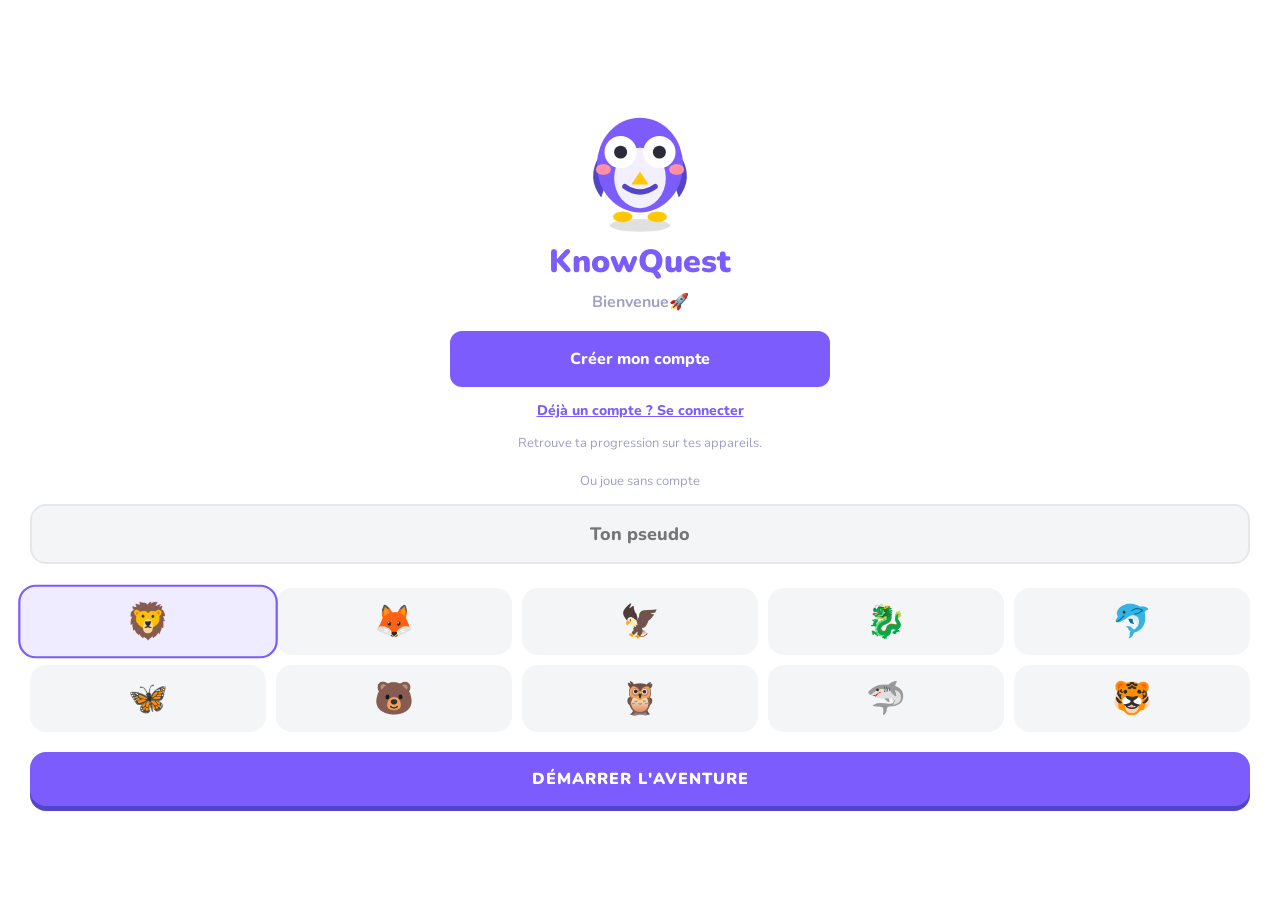
==== commit 3db5d5a5: "Publie la refonte KnowQuest et l'inscription dès l'accueil Intègre les modes fiabilisés, la synchron" ====
--- a/web/index.html
+++ b/web/index.html
@@ -3429,6 +3429,17 @@
       cursor: pointer;
     }
 
+    .report-reason.selected {
+      outline: 3px solid #fff;
+    }
+
+    #reportComment,
+    #webhookUrl {
+      background: rgba(255, 255, 255, 0.08);
+      border: 2px solid rgba(255, 255, 255, 0.15);
+      color: #fff;
+    }
+
     .grid-2 {
       display: grid;
       grid-template-columns: 1fr 1fr;
@@ -5955,7 +5966,32 @@
   </style>
   <!-- globe.gl est chargé à la demande (js/vendor/globe.gl.min.js) au premier
        accès au mode Carte — il ne doit plus bloquer le premier rendu. -->
-  <script src="js/boot.js?v=779b5a70"></script>
+  <link rel="stylesheet" href="motion.css?v=03024ab4">
+  <script src="js/local-config.js?v=aeca07a4"></script>
+  <script src="js/motion.js?v=a799464e"></script>
+  <link rel="stylesheet" href="adventure.css?v=b11aa7b9">
+  <link rel="stylesheet" href="avatar-rewards.css?v=ade094ee">
+  <link rel="stylesheet" href="experience.css?v=1ddd0690">
+  <script src="js/experience.js?v=4fc48899"></script>
+  <link rel="stylesheet" href="destinations.css?v=6f872995">
+  <script src="js/destinations.js?v=59adaabb"></script>
+  <script src="js/bank-readiness.js?v=a3ac37fe"></script>
+  <script src="js/modal-focus.js?v=948dd650"></script>
+  <script src="js/session-state.js?v=cc5fa095"></script>
+  <script src="js/race-rules.js?v=76423a4b"></script>
+  <script src="js/task-scope.js?v=bf17da3a"></script>
+  <script src="js/economy.js?v=1f6a1359"></script>
+  <script src="js/game-rules.js?v=918d9d9d"></script>
+  <script src="js/profile-store.js?v=6d06fe26"></script>
+  <link rel="stylesheet" href="account.css?v=78dc18bd">
+  <script src="js/account-sync.js?v=d4e03187"></script>
+  <script src="js/account-ui.js?v=d94fb87c"></script>
+  <script src="js/avatar-rewards.js?v=b463924b"></script>
+  <link rel="stylesheet" href="bosses.css?v=85915710">
+  <script src="js/bosses.js?v=53321dff"></script>
+  <script src="js/adventure.js?v=c923624d"></script>
+  <script src="js/boot.js?v=f57b905b"></script>
+  <script src="js/story-rules.js?v=e6aca861"></script>
 </head>
 
 <body>
@@ -5967,6 +6003,12 @@
       <div class="mascot-wrap mascot-wave" id="mascotOnboard" style="width:130px;height:140px;margin:0 auto 6px"></div>
       <div class="ob-title">KnowQuest</div>
       <div class="ob-sub">Bienvenue🚀</div>
+      <div class="onboard-account-actions">
+        <button class="account-button onboard-create" onclick="openAuthModal('register')">Créer mon compte</button>
+        <button class="account-onboard" onclick="openAuthModal('login')">Déjà un compte ? Se connecter</button>
+        <p class="onboard-account-hint">Retrouve ta progression sur tes appareils.</p>
+      </div>
+      <p class="onboard-guest-label">Ou joue sans compte</p>
       <input type="text" class="ob-input" id="obName" placeholder="Ton pseudo" maxlength="15">
       <div class="av-grid" id="obAvGrid"></div>
       <button class="ob-btn" onclick="finishOnboard()">Démarrer l'aventure</button>
@@ -6000,10 +6042,6 @@
         <div class="road-progress-label" id="roadProgressLabel">0 / 0 étapes</div>
       </div>
       <div class="scr" style="background:var(--bg)">
-        <div id="dailyQuestContainer"></div>
-        <div id="eventBannerContainer"></div>
-        <div id="legendBossCard"></div>
-        <div id="dailyMissionsCard"></div>
         <div class="nodes-wrap" id="roadWrap">
           <div id="nodesContainer" style="width:100%"></div>
         </div>
@@ -6042,6 +6080,21 @@
             <div style="font-weight:900;color:var(--red)">Révision</div>
           </div>
         </div>
+        <!-- QUESTIONS PIÈGES -->
+        <div class="daily-challenge-card" id="piegesCard" onclick="startMode('pieges')">
+          <div class="dc-left">
+            <div class="dc-badge" style="background:var(--red)">🎯 QUESTIONS PIÈGES</div>
+            <div class="dc-title">Là où tout le monde se trompe !</div>
+            <div class="dc-desc">Les questions les plus ratées par la communauté, en direct depuis la base.</div>
+            <div class="dc-rewards">
+              <span>⚡ XP ×2</span>
+              <span>🌍 Communauté</span>
+            </div>
+          </div>
+          <div class="dc-right">
+            <div class="dc-clock">🎯</div>
+          </div>
+        </div>
         <!-- DAILY CHALLENGE -->
         <div class="daily-challenge-card" id="dailyChallengeCard" onclick="startDailyChallenge()">
           <div class="dc-left">
@@ -6062,7 +6115,16 @@
             <div class="dc-done-badge" id="dcDoneBadge" style="display:none">✅ Fait !</div>
           </div>
         </div>
+        <div class="section-divider">Défis et missions</div>
+        <div id="dailyQuestContainer"></div>
+        <div id="dailyMissionsCard"></div>
+        <div id="legendBossCard"></div>
+        <div id="eventBannerContainer"></div>
         <div id="weeklyBonusContainer"></div>
+        <details class="adventure-library">
+          <summary>Mon aventure et ses récits</summary>
+          <section id="adventurePanel" class="adventure-panel" aria-label="Progression de l’aventure"></section>
+        </details>
         <div class="section-divider">⚡ Modes Spéciaux <span class="badge-new">NEW</span></div>
         <!-- WEEKLY MISSIONS BUTTON -->
         <div id="weeklyMissionsBtn" onclick="openMissions()"
@@ -6213,6 +6275,9 @@
             </div>
           </div>
         </div>
+        <h3>Compte et progression</h3>
+        <section id="accountBox" aria-label="Compte et synchronisation"></section>
+        <section id="avatarWardrobe" aria-label="Collection d’avatar"></section>
         <!-- 📊 PROGRESSION VISIBLE : heatmap, courbe d'XP, précision par catégorie -->
         <div class="section-divider" style="margin-top:16px">📊 Ta Progression</div>
         <div class="stats-card">
@@ -6292,6 +6357,8 @@
               class="switch-slider"></span></label>
         </div>
         <div id="remindersHint" class="settings-hint"></div>
+        <p id="saveStatus" class="settings-hint">Sauvegarde locale sur cet appareil.</p>
+        <button class="nm-diff-btn" onclick="restoreProfileBackup()">Restaurer la copie précédente</button>
         <div style="display:flex;gap:8px;margin-top:20px">
           <button class="ob-btn" style="flex:1;font-size:13px;background:var(--bg);color:var(--blue);box-shadow:0 5px 0 var(--border);border:2px solid var(--border)"
             onclick="exportSave()">💾 Exporter</button>
@@ -6434,6 +6501,7 @@
           <button class="btn-tts" id="btnTts" onclick="speakCurrentQuestion()" aria-label="Lire la question à voix haute">🔊</button>
         </div>
         <div class="q-answers" id="qAnswers"></div>
+        <div id="storyErrorStatus" class="story-error-status" hidden></div>
       </div>
       <!-- CORRIGÉ : Utilisation de q-footer au lieu de q-body pour fixer le bouton en bas -->
       <div class="q-footer">
@@ -6442,9 +6510,12 @@
       <div class="vbanner" id="vBanner">
         <div class="v-status" id="vStatus">-</div>
         <div class="v-fact" id="vFact">-</div>
+        <div id="storyGiftNotice" class="story-gift-notice" role="status" hidden></div>
         <div id="xpBonus" style="font-size:13px;font-weight:800;color:var(--orange-d)"></div>
         <button class="btn-action active-next" style="width:100%;margin-top:10px" onclick="nextQuestion()">Continuer
           →</button>
+        <button class="modal-btn-ghost" id="btnReportQ" style="width:100%;margin-top:6px;padding:7px;font-size:13px"
+          onclick="openReportModal()">⚠️ Signaler cette question</button>
       </div>
     </div>
 
@@ -6509,6 +6580,57 @@
       <div class="scr" id="atlasBody" style="padding:0 0 80px"></div>
     </div>
 
+    <!-- SIGNALEMENT DE QUESTION -->
+    <div class="modal-bg" id="reportModal" onclick="if(event.target===this)this.classList.remove('open')">
+      <div class="modal-content">
+        <div style="font-size:20px;font-weight:900;margin-bottom:4px;">🚩 Signaler cette question</div>
+        <div id="reportPreview"
+          style="background:rgba(255,255,255,0.08);border-radius:12px;padding:10px;margin:10px 0;font-size:13px;line-height:1.5;">
+        </div>
+        <div style="display:grid;grid-template-columns:1fr 1fr;gap:8px;margin:10px 0;">
+          <button class="modal-btn report-reason" data-reason="erreur"
+            style="background:#c0392b;box-shadow:0 5px 0 #8e2b20;font-size:13px;padding:12px 6px"
+            onclick="selectReportReason('erreur')">❌ Erreur</button>
+          <button class="modal-btn report-reason" data-reason="ambiguite"
+            style="background:#d35400;box-shadow:0 5px 0 #99400a;font-size:13px;padding:12px 6px"
+            onclick="selectReportReason('ambiguite')">🔀 Ambiguïté</button>
+          <button class="modal-btn report-reason" data-reason="faute"
+            style="background:#c9a227;box-shadow:0 5px 0 #96741b;font-size:13px;padding:12px 6px"
+            onclick="selectReportReason('faute')">✏️ Faute</button>
+          <button class="modal-btn report-reason" data-reason="doublon"
+            style="background:#8e44ad;box-shadow:0 5px 0 #6c3385;font-size:13px;padding:12px 6px"
+            onclick="selectReportReason('doublon')">👯 Doublon</button>
+        </div>
+        <textarea id="reportComment" rows="2" placeholder="Commentaire (optionnel)"
+          style="width:100%;box-sizing:border-box;border-radius:12px;padding:10px;font-size:13px;resize:none"></textarea>
+        <button class="modal-btn" id="reportSendBtn" style="width:100%;margin-top:10px"
+          onclick="submitReport()">Envoyer le signalement</button>
+        <div style="display:flex;gap:8px;margin-top:8px;">
+          <button class="modal-btn-ghost" style="flex:1" onclick="openWebhookModal()">⚙️ Discord</button>
+          <button class="modal-btn-ghost" style="flex:1" onclick="closeReportModal()">Annuler</button>
+        </div>
+      </div>
+    </div>
+
+    <!-- CONFIG WEBHOOK DISCORD -->
+    <div class="modal-bg" id="webhookModal" onclick="if(event.target===this)this.classList.remove('open')">
+      <div class="modal-content">
+        <div style="font-size:20px;font-weight:900;margin-bottom:6px;">⚙️ Webhook Discord</div>
+        <div style="font-size:12px;color:var(--muted);line-height:1.5;margin-bottom:8px;">Serveur Discord → Paramètres du
+          salon → Intégrations → Webhooks → copiez l'URL ici. Les signalements arriveront dans ce salon.</div>
+        <input id="webhookUrl" type="url" placeholder="https://discord.com/api/webhooks/…"
+          style="width:100%;box-sizing:border-box;border-radius:12px;padding:10px;font-size:13px">
+        <div style="display:flex;gap:8px;margin-top:10px;">
+          <button class="modal-btn" style="flex:1" onclick="saveWebhook()">Enregistrer</button>
+          <button class="modal-btn-ghost" style="flex:1" onclick="testWebhook()">Test</button>
+        </div>
+        <button class="modal-btn-ghost" style="width:100%;margin-top:8px" onclick="exportReports()">📥 Exporter les
+          signalements (JSON)</button>
+        <button class="modal-btn-ghost" style="width:100%;margin-top:4px"
+          onclick="document.getElementById('webhookModal').classList.remove('open')">Fermer</button>
+      </div>
+    </div>
+
     <!-- ATLAS DETAIL MODAL -->
     <div class="modal-bg" id="atlasDetailModal" onclick="if(event.target===this)this.classList.remove('open')">
       <div class="modal-content">
@@ -6616,7 +6738,7 @@
           <button class="btn-hint" id="hintRadar" onclick="mapHint('radar')">💎5 📡 Zone</button>
         </div>
         <!-- Score + multiplicateur + bouton suivant -->
-        <div style="display:flex;gap:8px;align-items:center;justify-content:space-between">
+        <div id="mapScoreSummary" style="display:flex;gap:8px;align-items:center;justify-content:space-between">
           <div style="color:rgba(255,255,255,0.6);font-size:12px;font-weight:800;line-height:1.4">
             Score<br>
             <span id="mapTotalScore" style="color:var(--gold);font-size:18px;font-weight:900">0</span>
@@ -6762,7 +6884,7 @@
         </div>
         <button class="modal-btn" id="bossFightBtn"
           style="background:linear-gradient(135deg,#9c27b0,#e91e8c);box-shadow:0 5px 0 #6a1b9a;"
-          onclick="startBossFight()">⚔️ Combattre !</button>
+          onclick="startBossFight()">Affronter</button>
         <button class="modal-btn-ghost" onclick="document.getElementById('bossModal').classList.remove('open')"
           style="color:rgba(255,255,255,0.4)">Plus tard</button>
       </div>
@@ -6916,12 +7038,33 @@
 
   </div><!-- .app -->
 
-  <script src="js/game.js?v=5d85051d"></script>
+  <div class="modal-bg" id="authModal" role="dialog" aria-labelledby="amTitle">
+    <div class="modal-content">
+      <h2 id="amTitle">Se connecter</h2>
+      <p>Un compte pour retrouver ta progression sur tes appareils.</p>
+      <form id="authForm">
+        <label for="amUser">Pseudo du compte</label>
+        <input id="amUser" name="username" autocomplete="username" maxlength="20" required>
+        <label for="amPass">Mot de passe</label>
+        <input id="amPass" name="password" type="password" autocomplete="current-password" minlength="6" required>
+        <div id="amConfirmWrap" hidden>
+          <label for="amPass2">Confirmer le mot de passe</label>
+          <input id="amPass2" type="password" autocomplete="new-password">
+        </div>
+        <p id="amErr" role="status" aria-live="polite"></p>
+        <div class="account-actions">
+          <button class="account-button" id="amBtn" type="submit">Se connecter</button>
+          <button class="account-button" id="amCancel" type="button">Annuler</button>
+        </div>
+      </form>
+    </div>
+  </div>
+  <script src="js/game.js?v=821b7b53"></script>
   <!-- CHARGEZ LE LOADER APRÈS -->
-  <script src="data_loader.js?v=1c57f4be"></script>
+  <script src="data_loader.js?v=4d33af32"></script>
 
   <!-- DÉCLENCHEUR DE SÉCURITÉ : relance startApp uniquement si les données n'étaient pas encore prêtes -->
-  <script src="js/data-ready.js?v=964c1c06"></script>
+  <script src="js/data-ready.js?v=891365bc"></script>
 </body>
 
 </html>
--- a/web/motion.css
+++ b/web/motion.css
@@ -0,0 +1,47 @@
+/* Ajustements des effets existants et aperçus isolés de la progression. */
+.story-error-status { margin:10px 0; text-align:center; color:var(--muted); font-size:12px; font-weight:700; }
+.story-gift-notice { margin:10px 0; padding:10px 14px; border-radius:12px; background:#fff0bf; color:#624300; font-weight:900; animation:motionBadge .35s ease-out both; }
+.btn-action.active-check,.btn-action.active-next { animation-iteration-count: 2; }
+.shake { animation-duration: .26s; }
+.lb-card .lb-title { color: #fff3c4; }
+.lb-card .lb-sub { color: #e0d9ef; }
+.lb-card.defeated .lb-title { color: var(--text); }
+.motion-reading #mascotQuiz *, .motion-reading #mascotQuiz { animation-play-state: paused !important; }
+.motion-reading #companionBubble { opacity: 0 !important; }
+.motion-reading .confetti-wrap { display: none; }
+/* Les mouvements de la route et de ses icônes deviennent ponctuels. */
+.road-title-ico,.streak-cal-flame,.road-node.current,.road-node.current::before,.road-progress-fill::after,.road-path-progress { animation-iteration-count: 2; }
+.motion-mastery { display:flex; align-items:center; justify-content:center; gap:8px; padding:8px 10px; margin:4px 0 8px; border-radius:12px; background:#fff4cb; color:#624300; font-size:12px; font-weight:800; animation:motionBadge .4s ease-out both; }
+.motion-mastery-star { display:inline-block; color:#9a6200; font-size:24px; animation:motionStar .65s ease-out both; }
+@keyframes motionBadge { from { opacity:0; transform:translateY(7px); } to { opacity:1; transform:none; } }
+@keyframes motionStar { 0% { transform:scale(.5) rotate(-25deg); } 65% { transform:scale(1.25) rotate(8deg); } 100% { transform:scale(1) rotate(0); } }
+#motionPreview { width:min(650px,calc(100% - 24px)); max-height:calc(100dvh - 32px); margin:auto; box-sizing:border-box; border:2px solid var(--border); border-radius:24px; background:var(--bg); color:var(--text); padding:22px; overflow:auto; }
+#motionPreview::backdrop { background:rgba(16,15,35,.65); }
+.motion-preview-head { display:flex; align-items:center; justify-content:space-between; gap:10px; }
+.motion-preview-head h2 { font-size:21px; margin:0; }
+#motionPreview p { font-size:14px; line-height:1.5; }
+#motionPreview button,.motion-setting select,#motionPreview select { font:inherit; font-weight:800; border:2px solid var(--border); border-radius:12px; padding:10px 12px; background:var(--bg); color:var(--text); cursor:pointer; }
+.motion-preview-head button { min-width:44px; min-height:44px; }
+.motion-preview-setting { display:flex; flex-wrap:wrap; align-items:center; gap:12px; font-weight:800; }
+.motion-setting { gap:12px; flex-wrap:wrap; }
+.motion-preview-buttons { display:grid; grid-template-columns:repeat(3,minmax(0,1fr)); gap:8px; margin:18px 0; }
+#motionPreview button { transition:transform .13s ease,background .15s; }
+#motionPreview button:active { transform:translateY(2px); }
+#motionPreview button:focus-visible,#motionPreview select:focus-visible { outline:3px solid var(--purple); outline-offset:3px; }
+.motion-preview-stage { min-height:190px; border:2px dashed var(--border); border-radius:18px; padding:20px; text-align:center; display:flex; align-items:center; justify-content:center; flex-direction:column; gap:12px; overflow:hidden; }
+.motion-preview-stage .ans-btn { width:100%; box-sizing:border-box; padding-right:45px; }
+.motion-demo-xp { font-size:40px; font-weight:900; color:var(--orange); font-variant-numeric:tabular-nums; }
+.motion-demo-atlas { display:grid; gap:12px; font-size:42px; padding:15px 25px; border-radius:18px; background:var(--blue-bg); animation:atlasUnlock .6s ease-out both; }
+.motion-demo-atlas strong { font-size:17px; color:var(--text); }
+.motion-demo-chest { font-size:70px; animation:chestShakeBig .5s ease-in-out 2; }
+.motion-demo-level { display:grid; gap:8px; font-size:58px; animation:levelUpIn .6s ease-out both; }
+.motion-demo-level strong { font-size:22px; }
+.motion-demo-road { width:80%; position:relative; height:70px; display:grid; place-items:center; }
+.motion-demo-road::before { content:''; height:8px; width:100%; background:var(--green); border-radius:8px; transform-origin:left; animation:motionRoad .6s ease-out both; }
+.motion-demo-node { position:absolute; display:grid; place-items:center; width:54px; height:54px; border-radius:50%; color:white; background:var(--green); font-size:26px; animation:nodeCompleteZoom .7s ease-out both; }
+@keyframes motionRoad { from { transform:scaleX(0); } to { transform:scaleX(1); } }
+#motionDemoMascot { min-height:110px; min-width:110px; display:grid; place-items:center; }
+#resXP { font-variant-numeric:tabular-nums; }
+html[data-motion="reduced"] *,html[data-motion="reduced"] *::before,html[data-motion="reduced"] *::after { animation-duration:.01ms !important; animation-delay:0s !important; animation-iteration-count:1 !important; transition-duration:.01ms !important; scroll-behavior:auto !important; }
+html[data-motion="reduced"] .confetti-wrap { display:none !important; }
+@media(max-width:480px) { .motion-preview-buttons { grid-template-columns:repeat(2,minmax(0,1fr)); } #motionPreview { padding:16px; } #motionPreview .motion-preview-buttons button { font-size:14px; min-height:44px; padding:8px; } .motion-setting select { max-width:100%; } }
--- a/web/adventure.css
+++ b/web/adventure.css
@@ -0,0 +1,37 @@
+.adventure-panel { margin:12px 16px 20px; padding:18px 20px; border:1px solid var(--border); border-radius:18px; background:var(--card,var(--bg)); color:var(--text); }
+.adventure-main { display:flex; align-items:center; justify-content:space-between; gap:20px; }
+.adventure-copy { min-width:0; }
+.adventure-panel h2 { font-size:20px; margin:4px 0; }
+.adventure-panel .adventure-label { margin:0; font-size:11px; text-transform:uppercase; letter-spacing:.7px; color:var(--muted); font-weight:800; }
+.adventure-panel p,.adventure-dialog p { line-height:1.6; font-size:14px; margin:8px 0; }
+.adventure-panel .adventure-count { margin:4px 0 0; font-size:12px; color:var(--muted); }
+.adventure-play { flex-shrink:0; min-width:120px; min-height:48px; padding:12px 24px; border:0; border-radius:13px; background:var(--purple); color:white; font:inherit; font-weight:900; cursor:pointer; }
+.adventure-details { margin-top:12px; }
+.adventure-details summary { width:fit-content; padding:8px 0; color:var(--muted); font-size:12px; font-weight:700; cursor:pointer; }
+.adventure-actions { display:flex; flex-wrap:wrap; gap:8px; margin-top:15px; }
+.adventure-actions button,.adventure-page { border:2px solid var(--border); border-radius:12px; padding:12px 15px; font:inherit; font-weight:800; cursor:pointer; background:var(--purple); color:white; min-height:44px; }
+.adventure-actions .adventure-secondary { background:var(--bg); color:var(--text); }
+.adventure-dialog { width:min(540px,calc(100% - 32px)); max-height:calc(100dvh - 40px); margin:auto; padding:24px; box-sizing:border-box; overflow:auto; background:var(--bg); color:var(--text); border:2px solid var(--border); border-radius:22px; }
+.adventure-dialog::backdrop { background:#101424aa; }
+.adventure-dialog h2 { font-size:22px; margin:12px 0; }
+.adventure-owl { color:var(--purple); font-weight:900; }
+.adventure-page { display:block; width:100%; text-align:left; margin:10px 0; background:var(--bg); color:var(--text); font-size:14px; }
+.adventure-page:disabled { opacity:.65; cursor:default; }
+.adventure-play:focus-visible,.adventure-details summary:focus-visible,.adventure-actions button:focus-visible,.adventure-page:focus-visible { outline:3px solid var(--blue); outline-offset:3px; }
+@media(max-width:480px){.adventure-panel{padding:15px;margin:12px 12px 18px}.adventure-actions button{flex:1 1 100%;font-size:14px}.adventure-dialog{padding:18px}}
+
+/* Accueil : le parcours reste la seule action au premier plan. */
+#scrHome .road-header { width:100%; max-width:700px; box-sizing:border-box; margin:16px auto 0; padding:16px 20px; border-radius:16px; flex-shrink:0; }
+#scrHome .road-title { font-size:20px; }
+#scrHome .road-sub { display:none; }
+#scrHome .road-progress-track { margin-top:10px; height:6px; }
+#scrHome .road-progress-label { font-size:10px; }
+#scrHome .nodes-wrap { padding-top:44px; }
+#scrHome .node-label { top:104px; }
+#scrHome #nodesContainer > .chapter-card:first-of-type { display:none; }
+#scrHome .road-node.current::after { content:'JOUER'; position:absolute; top:-32px; left:50%; transform:translateX(-50%); padding:6px 12px; border:2px solid var(--border); border-radius:10px; background:var(--bg-card); color:var(--purple); font:900 12px system-ui; white-space:nowrap; pointer-events:none; }
+#scrHome .road-node[role=button]:focus-visible { outline:3px solid var(--purple); outline-offset:8px; }
+#scrHome .road-node.done::after { content:'✓'; position:absolute; bottom:-4px; right:-4px; display:grid; place-items:center; width:23px; height:23px; border:2px solid var(--node-accent-d,var(--green-d)); border-radius:50%; background:var(--bg-card); color:var(--node-accent-d,var(--green-d)); font:900 15px system-ui; }
+.adventure-library { margin:16px 0; padding:12px; border:1px solid var(--border); border-radius:14px; }
+.adventure-library > summary { padding:8px; font-weight:800; font-size:14px; cursor:pointer; }
+@media(max-width:740px){#scrHome .road-header{width:calc(100% - 24px);margin-top:12px}#scrHome .road-title{font-size:18px}}
--- a/web/avatar-rewards.css
+++ b/web/avatar-rewards.css
@@ -0,0 +1,35 @@
+/* Même composition pour le profil, la cabine d'essayage et les accessoires. */
+.avatar-look { --avatar-color:#8061ed;position:relative;isolation:isolate;display:flex;align-items:center;justify-content:center;width:88px;height:88px;margin:12px auto;border:3px solid var(--avatar-color);border-radius:28px;background:color-mix(in srgb,var(--avatar-color) 12%,var(--bg-card));box-shadow:0 5px 0 color-mix(in srgb,var(--avatar-color) 28%,var(--border));font-size:54px;line-height:1;flex-shrink:0; }
+.avatar-base { z-index:1; }
+.avatar-item,.avatar-look .avatar-accessory { position:absolute!important;top:-11px;left:50%;right:auto;bottom:auto;transform:translateX(-50%);font-size:34px;line-height:1;z-index:2;pointer-events:none; }
+.avatar-look[data-slot=badge] .avatar-item,.avatar-look[data-slot=badge] .avatar-accessory { top:auto;bottom:-6px;left:auto;right:-8px;transform:none;display:grid;place-items:center;width:36px;height:36px;border:2px solid var(--avatar-color);border-radius:13px;background:var(--bg-card);font-size:24px; }
+.avatar-look[data-slot=eyes] .avatar-item,.avatar-look[data-slot=eyes] .avatar-accessory { top:32%;font-size:42px; }
+.avatar-look[data-slot=neck] .avatar-item,.avatar-look[data-slot=neck] .avatar-accessory { top:auto;bottom:-3px;font-size:40px; }
+.avatar-look[data-slot=side] .avatar-item,.avatar-look[data-slot=side] .avatar-accessory { top:auto;bottom:0;left:auto;right:-15px;transform:none; }
+.avatar-look[data-slot=aura] .avatar-item,.avatar-look[data-slot=aura] .avatar-accessory { top:-17px;font-size:64px;z-index:-1; }
+#profAvCont.avatar-look { width:100px;height:100px;border-radius:32px;margin:16px auto 18px; }
+#avatarWardrobe { margin:20px 0;padding:18px;border:1px solid var(--border);border-radius:20px;background:var(--bg-card); }
+#avatarWardrobe h3 { font-size:19px;margin:0; }
+.avatar-collection-count { font-size:12px;line-height:1.6;color:var(--muted); }
+.avatar-fitting { display:flex;gap:24px;align-items:center;padding:16px;margin:16px 0 20px;border-radius:18px;background:var(--bg); }
+.avatar-fitting>.avatar-look { width:108px;height:108px;margin:12px;font-size:68px; }
+.avatar-fitting>div:last-child { min-width:0; }
+.avatar-fitting strong { font-size:17px; }
+.avatar-fitting p { font-size:13px;line-height:1.5;margin:8px 0; }
+.avatar-fitting small { display:block;font-size:11px;line-height:1.5;margin-top:10px;color:var(--muted); }
+.avatar-collection-grid,.avatar-shop-grid { display:grid;grid-template-columns:repeat(auto-fit,minmax(145px,1fr));gap:12px; }
+.avatar-card,.avatar-shop-card { min-width:0;padding:12px 10px;border:2px solid var(--border);border-radius:17px;background:var(--bg-card);color:var(--text);text-align:center;font:inherit; }
+.avatar-card { cursor:pointer; }
+.avatar-card[aria-pressed=true] { border-color:var(--purple);background:var(--purple-bg); }
+.avatar-card strong,.avatar-shop-card strong { display:block;font-size:13px;line-height:1.4; }
+.avatar-status { display:block;margin-top:8px;font-size:11px;font-weight:800;color:var(--muted); }
+.avatar-card[data-equipped=true] .avatar-status { color:var(--green-d); }
+.avatar-card[data-owned=false] .avatar-look { filter:grayscale(.7);opacity:.6; }
+.avatar-shop-card p { font-size:12px;color:var(--muted);line-height:1.4;min-height:34px; }
+.avatar-equip { min-height:44px;padding:10px 16px;border:0;border-radius:12px;background:var(--purple);color:#fff;font:inherit;font-size:13px;font-weight:900;cursor:pointer; }
+.avatar-equip:disabled { background:var(--border);color:var(--text);cursor:default; }
+.avatar-card:focus-visible,.avatar-equip:focus-visible { outline:3px solid var(--blue);outline-offset:3px; }
+.avatar-unlocked { margin-top:12px;padding:12px;border-radius:14px;background:var(--purple-bg);color:var(--text);font-size:14px; }
+.avatar-unlocked .avatar-equip { display:block;margin:10px auto 0; }
+@media(min-width:900px){#avatarWardrobe{max-width:900px;margin:20px auto}.avatar-shop-grid{grid-template-columns:repeat(auto-fit,minmax(175px,1fr))}}
+@media(max-width:480px){#avatarWardrobe{padding:12px}.avatar-fitting{gap:10px;padding:12px}.avatar-fitting>.avatar-look{width:80px;height:80px;font-size:52px;margin:6px}.avatar-fitting strong{font-size:15px}.avatar-collection-grid,.avatar-shop-grid{grid-template-columns:repeat(2,minmax(0,1fr));gap:8px}.avatar-look{width:76px;height:76px;font-size:48px}.avatar-card{padding:10px 6px}}
--- a/web/experience.css
+++ b/web/experience.css
@@ -0,0 +1,43 @@
+/* Charte commune : espacements, surfaces, focus et petits écrans. */
+:root { --space-1:8px;--space-2:12px;--space-3:18px;--space-4:24px;--radius-card:18px; }
+button,input,textarea,summary { -webkit-tap-highlight-color:transparent; }
+button:focus-visible,[role=button]:focus-visible,input:focus-visible,summary:focus-visible { outline:3px solid var(--blue);outline-offset:3px; }
+#scrLearn>.scr,#scrShop>.scr,#scrProfile>.scr { max-width:1040px;width:100%;margin-inline:auto;box-sizing:border-box; }
+.experience-group { border:1px solid var(--border);border-radius:var(--radius-card);padding:12px;margin:14px 0;background:var(--bg-card);color:var(--text); }
+.experience-group>summary { cursor:pointer;font-weight:900;font-size:15px;min-height:32px;padding:8px; }
+.experience-group>p { font-size:14px;line-height:1.7;padding:0 8px; }
+.experience-group[open]>summary { margin-bottom:12px; }
+.experience-group .grid-2 { margin-top:12px; }
+.experience-return { display:block;min-height:40px;margin:12px auto 0;padding:8px 15px;border:1px solid var(--border);border-radius:20px;background:var(--bg-card);color:var(--purple);font:800 12px system-ui;cursor:pointer; }
+.experience-return[hidden] { display:none; }
+.experience-avatars { display:flex;flex-wrap:wrap;gap:10px;justify-content:center;padding:8px; }
+.experience-avatars button { border:2px solid var(--border);border-radius:14px;background:var(--bg);font-size:32px;min-width:54px;min-height:54px;cursor:pointer; }
+.experience-avatars button[aria-pressed=true] { border-color:var(--purple);background:var(--purple-bg); }
+#saveProblem { position:fixed;bottom:12px;left:12px;right:12px;max-width:620px;margin:auto;padding:16px;border:2px solid var(--orange);border-radius:16px;background:var(--bg-card);color:var(--text);box-shadow:0 6px 30px #0003;z-index:99999;font:14px/1.5 system-ui; }
+#saveProblem p { margin:0 0 10px; }
+#saveProblem button { margin:4px;padding:10px;min-height:44px;border:1px solid var(--border);border-radius:10px;background:var(--purple);color:#fff;font-weight:800;cursor:pointer; }
+#scrQuiz .q-text { font-size:clamp(19px,2.2vw,26px);line-height:1.45;overflow-wrap:anywhere; }
+#scrQuiz .ans-btn { min-height:54px;line-height:1.5;overflow-wrap:anywhere; }
+#scrQuiz .q-card { border-radius:20px;padding:22px 20px; }
+#scrQuiz .q-body { max-width:760px;width:100%;margin-inline:auto;box-sizing:border-box; }
+#scrQuiz .q-meta { flex-wrap:wrap;gap:8px; }
+#scrResult .res-stats { max-width:760px; }
+.mode-card { transition:border-color .15s,transform .15s; }
+.mode-card:focus-visible { border-color:var(--purple); }
+@media(max-width:480px){.experience-group{padding:8px}.experience-group>summary{font-size:14px}#scrQuiz .q-card{padding:18px 16px}#scrQuiz .q-body{padding-inline:12px}.experience-return{margin-top:10px;font-size:11px}}
+@media(prefers-reduced-motion:reduce){.mode-card{transition:none}}
+
+#returnToCurrent { position:fixed;bottom:100px;left:50%;transform:translateX(-50%);z-index:12;box-shadow:0 3px 15px #0002; }
+#scrHome:not(.active) #returnToCurrent { display:none; }
+.experience-review-note { margin:10px 0 0;font-size:12px;line-height:1.5;font-weight:700; }
+
+/* Les panneaux gardent leur présentation, centrée aussi sur écran large. */
+.modal-bg { justify-content:center; }
+
+/* Le rallye et le récit n'utilisent ni chrono ni score de placement sur la carte. */
+#scrMapQuiz:is([data-activity="rallye"],[data-activity="tour"],[data-activity="atlas"],[data-activity="heatmap"]) #mapChronoWrap,
+#scrMapQuiz:is([data-activity="rallye"],[data-activity="tour"],[data-activity="atlas"],[data-activity="heatmap"]) #mapScoreSummary > div { display:none !important; }
+#scrMapQuiz.globe-unavailable .map-svg-wrap { flex:0 0 112px; }
+#scrMapQuiz.globe-unavailable .map-footer { flex:1;min-height:0;overflow-y:auto; }
+/* Le compagnon flottant ne doit pas recouvrir les réponses du rallye. */
+body:has(#scrMapQuiz.active) #companionFloat { visibility:hidden;pointer-events:none; }
--- a/web/destinations.css
+++ b/web/destinations.css
@@ -0,0 +1,9 @@
+.destination-decor { position:absolute;right:8px;top:-20px;width:145px;height:145px;color:white;pointer-events:none;transition:opacity .4s; }
+.destination-decor svg { width:100%;height:100%; }
+.boss-avatar svg { display:block;width:68px;height:68px;color:var(--guardian-color,#6951a8); }
+#bossModal #bossIco svg { width:90px;height:90px;color:#e0caff;display:block;margin:auto; }
+.boss-outcome .boss-avatar svg { margin:auto;width:82px;height:82px; }
+.boss-outcome[data-won=true] .boss-avatar svg { filter:drop-shadow(0 3px 7px color-mix(in srgb,var(--guardian-color) 25%,transparent)); }
+@media(max-width:480px){.boss-avatar svg{width:48px;height:48px}.destination-decor{width:120px;height:120px;top:-8px}}
+@media(prefers-reduced-motion:reduce){.destination-decor{transition:none}}
+html[data-motion=reduced] .destination-decor { transition:none; }
--- a/web/account.css
+++ b/web/account.css
@@ -0,0 +1,24 @@
+#accountBox { padding:14px;border:1px solid var(--border);border-radius:16px;text-align:left; }
+.account-name { margin:0 0 8px;font-weight:900; }
+#accountStatus,.account-time { font-size:12px;line-height:1.5;overflow-wrap:anywhere; }
+.account-actions { display:flex;flex-wrap:wrap;gap:8px; }
+.account-button { border:2px solid var(--border);border-radius:12px;background:var(--bg-card);color:var(--text);padding:10px 14px;font:inherit;font-size:13px;font-weight:800;cursor:pointer; }
+.account-button:disabled { opacity:.55;cursor:wait; }
+.account-button:focus-visible,#authForm input:focus-visible { outline:3px solid var(--purple);outline-offset:2px; }
+.account-comparison { padding:8px 12px;background:var(--bg);border-radius:12px;font-size:12px;line-height:1.5;margin-bottom:12px; }
+#authModal { z-index:2600;align-items:center;padding:16px;box-sizing:border-box; }
+#authModal .modal-content { max-width:380px;border-radius:20px;box-sizing:border-box;text-align:left; }
+#authForm label { display:block;font-size:13px;font-weight:800;margin:12px 0 6px; }
+#authForm input { box-sizing:border-box;width:100%;padding:12px;border:2px solid var(--border);border-radius:12px;background:var(--bg);color:var(--text);font:inherit; }
+#amErr { min-height:20px;font-size:13px;line-height:1.5;color:var(--text); }
+.account-onboard { border:0;background:transparent;color:var(--purple);font:inherit;font-size:14px;font-weight:800;text-decoration:underline;padding:14px;cursor:pointer; }
+/* Premier lancement : inscription directe, puis parcours local facultatif. */
+.onboard-account-actions { display:flex;flex-direction:column;width:100%;max-width:380px;text-align:center; }
+.onboard-create { background:var(--purple);color:#fff;border-color:var(--purple);padding:15px;font-size:16px; }
+.onboard-account-hint,.onboard-guest-label { color:var(--muted);font-size:13px;text-align:center; }
+.onboard-account-hint { margin:0 0 12px; }
+.onboard-guest-label { margin:8px 0 14px; }
+#scrOnboard .ob-sub { margin-bottom:18px; }
+#scrOnboard .av-grid { margin-bottom:20px; }
+#scrOnboard { overflow-y:auto; }
+@media(max-height:760px) { #scrOnboard { justify-content:flex-start; } #scrOnboard .mascot-wrap { flex-shrink:0; } }
--- a/web/bosses.css
+++ b/web/bosses.css
@@ -0,0 +1,33 @@
+/* Une seule scène de combat ; les préférences de mouvement sont respectées. */
+.boss-scene { display:flex;align-items:center;gap:16px;margin:8px 16px 12px;padding:12px 16px;border-radius:18px;background:color-mix(in srgb,var(--guardian-color) 12%,var(--bg-card));border:1px solid var(--border);color:var(--text); }
+.boss-avatar { font-size:48px;line-height:1.2;flex-shrink:0; }
+.boss-scene strong { font-size:15px; }
+.boss-scene p { font-size:12px;line-height:1.5;margin:4px 0 0;color:var(--muted); }
+.boss-scene[data-effect=enter] .boss-avatar { animation:guardianEnter .4s ease-out; }
+.boss-scene[data-effect=hit] .boss-avatar { animation:guardianHit .3s ease; }
+.boss-scene[data-effect=attack] .boss-avatar { animation:guardianAttack .35s ease; }
+.boss-scene[data-effect=power] .boss-avatar,.boss-scene[data-effect=phase] .boss-avatar { animation:guardianPower .6s ease; }
+.boss-outcome { padding:18px;margin:12px 0;border:1px solid var(--border);border-radius:18px;max-width:480px;color:var(--text);background:var(--bg-card); }
+.boss-outcome strong { display:block;margin:8px 0; }
+.boss-outcome p { font-size:14px;line-height:1.6; }
+.boss-outcome small { color:var(--muted); }
+.boss-outcome[data-won=true] { background:color-mix(in srgb,var(--guardian-color) 14%,var(--bg-card));animation:guardianRestore .8s ease-out; }
+.boss-outcome[data-won=true] .boss-avatar { animation:guardianDefeat .6s ease-out; }
+#scrResult:has(#bossOutcome) { justify-content:flex-start;padding-top:max(22px,env(safe-area-inset-top)); }
+#scrResult:has(#bossOutcome) #mascotResult { display:none; }
+#scrResult:has(#bossOutcome) .res-title { font-size:26px; }
+#scrResult:has(#bossOutcome) > * { flex-shrink:0; }
+#bossModal .boss-warning { display:none; }
+#bossModal .boss-warning + div { color:#f4ecff;font-size:14px;line-height:1.6;text-align:center!important; }
+#bossModal .modal-content { max-width:480px; }
+#bossModal #bossIco { animation:guardianEnter .4s ease-out; }
+#scrQuiz:has(#bossScene) #puShield,#scrQuiz:has(#bossScene) #mascotQuiz { display:none; }
+@keyframes guardianEnter { from{opacity:0;transform:translateY(12px) scale(.85)}to{opacity:1;transform:none} }
+@keyframes guardianHit { 30%{transform:translateX(9px) rotate(8deg);filter:brightness(1.7)}70%{transform:translateX(-5px)} }
+@keyframes guardianAttack { 50%{transform:translateY(8px) scale(1.12)} }
+@keyframes guardianPower { 50%{transform:scale(1.15);filter:drop-shadow(0 0 12px var(--guardian-color))} }
+@keyframes guardianDefeat { from{transform:scale(1.2);filter:grayscale(1)}to{transform:none;filter:none} }
+@keyframes guardianRestore { from{filter:grayscale(1)}to{filter:none} }
+@media(max-width:480px){.boss-scene{margin:6px 12px 10px;padding:10px 12px;gap:12px}.boss-avatar{font-size:38px}.boss-outcome{padding:14px}}
+@media(prefers-reduced-motion:reduce){.boss-scene .boss-avatar,#bossModal #bossIco,.boss-outcome,.boss-outcome .boss-avatar{animation:none!important}}
+html[data-motion=reduced] .boss-scene .boss-avatar,html[data-motion=reduced] #bossModal #bossIco,html[data-motion=reduced] .boss-outcome,html[data-motion=reduced] .boss-outcome .boss-avatar {animation:none!important}
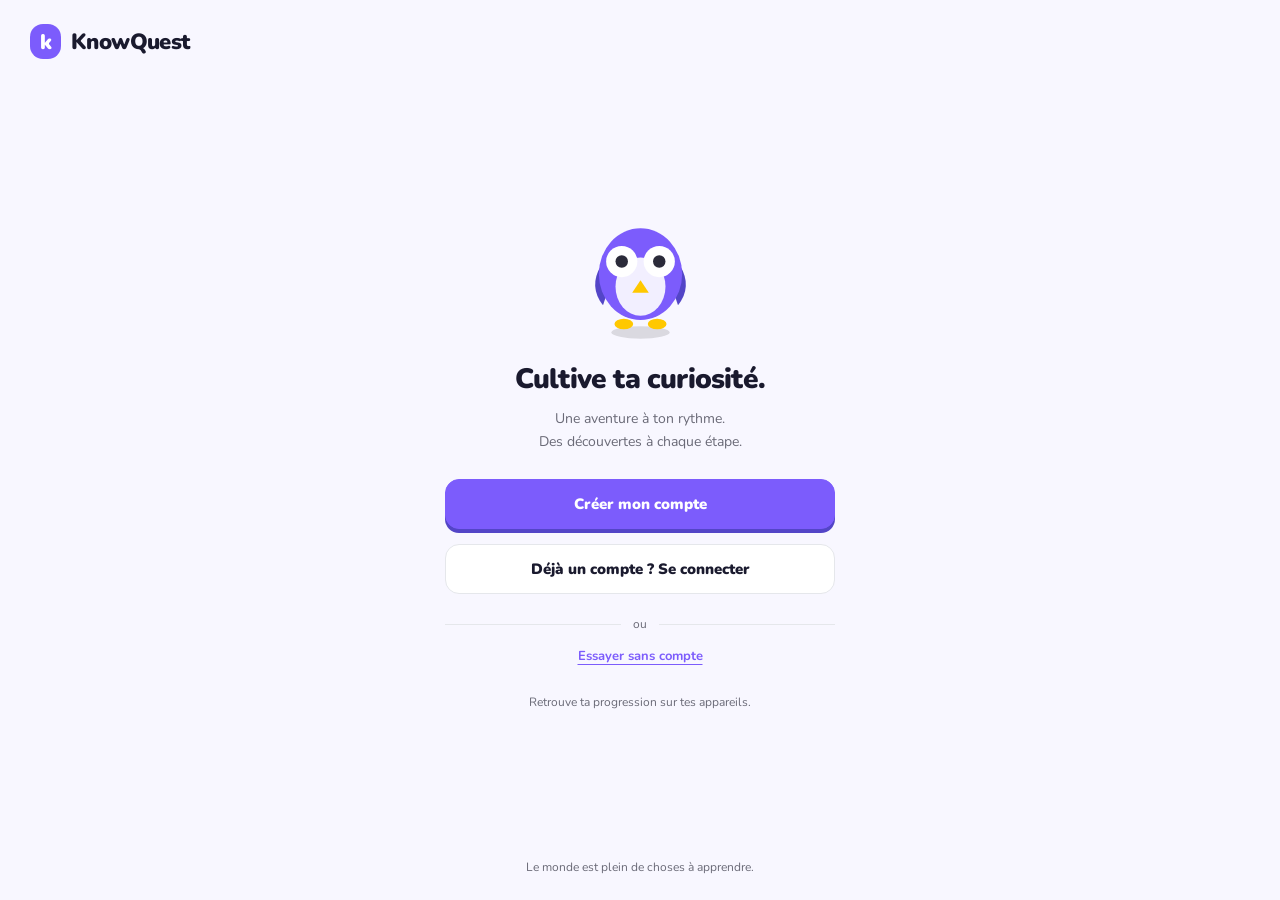
==== commit b31c964d: "Intègre l'accueil Essentiel et le compte obligatoire des anciens joueurs Accueil compact, formulaire" ====
--- a/web/index.html
+++ b/web/index.html
@@ -5985,7 +5985,9 @@
   <script src="js/profile-store.js?v=6d06fe26"></script>
   <link rel="stylesheet" href="account.css?v=78dc18bd">
   <script src="js/account-sync.js?v=d4e03187"></script>
-  <script src="js/account-ui.js?v=d94fb87c"></script>
+  <script src="js/account-ui.js?v=c9525ca7"></script>
+  <link rel="stylesheet" href="onboarding.css?v=a8092da9">
+  <script src="js/onboarding.js?v=4ade7627"></script>
   <script src="js/avatar-rewards.js?v=b463924b"></script>
   <link rel="stylesheet" href="bosses.css?v=85915710">
   <script src="js/bosses.js?v=53321dff"></script>
@@ -6000,18 +6002,36 @@
 
     <!-- ONBOARDING -->
     <div class="screen active" id="scrOnboard">
-      <div class="mascot-wrap mascot-wave" id="mascotOnboard" style="width:130px;height:140px;margin:0 auto 6px"></div>
-      <div class="ob-title">KnowQuest</div>
-      <div class="ob-sub">Bienvenue🚀</div>
-      <div class="onboard-account-actions">
-        <button class="account-button onboard-create" onclick="openAuthModal('register')">Créer mon compte</button>
-        <button class="account-onboard" onclick="openAuthModal('login')">Déjà un compte ? Se connecter</button>
-        <p class="onboard-account-hint">Retrouve ta progression sur tes appareils.</p>
+      <header class="onboarding-header"><span class="onboarding-logo" aria-hidden="true">k</span>KnowQuest</header>
+      <div class="onboarding-shell">
+        <div class="mascot-wrap mascot-idle onboarding-mascot" id="mascotOnboard" aria-hidden="true"></div>
+        <section id="obWelcome">
+          <h1>Cultive ta curiosité.</h1>
+          <p class="onboarding-description">Une aventure à ton rythme.<br>Des découvertes à chaque étape.</p>
+          <button class="onboarding-primary" onclick="openAuthModal('register')">Créer mon compte</button>
+          <button class="onboarding-secondary" onclick="openAuthModal('login')">Déjà un compte ? Se connecter</button>
+          <div class="onboarding-divider">ou</div>
+          <button class="onboarding-link" onclick="OnboardingUI.showGuest()">Essayer sans compte</button>
+          <p class="onboarding-hint">Retrouve ta progression sur tes appareils.</p>
+        </section>
+        <section id="obGuestName" hidden>
+          <button class="onboarding-back" onclick="OnboardingUI.welcome()">← Retour</button>
+          <p class="onboarding-step">Premiers pas · 1 / 2</p><h2>Comment t’appelles-tu ?</h2>
+          <label class="onboarding-field" for="obName">Ton pseudo</label>
+          <input type="text" class="ob-input" id="obName" placeholder="Explorateur" maxlength="15" autocomplete="nickname" aria-describedby="obError">
+          <p id="obError" class="onboarding-error" role="alert"></p>
+          <button id="obGuestNext" class="onboarding-primary" onclick="OnboardingUI.guestAvatar()">Continuer</button>
+        </section>
+        <section id="obGuestAvatar" hidden>
+          <button class="onboarding-back" onclick="OnboardingUI.showGuest()">← Retour</button>
+          <p class="onboarding-step">Premiers pas · 2 / 2</p><h2>Choisis ton compagnon.</h2>
+          <p class="onboarding-description">Tu pourras le changer dans ton profil.</p>
+          <div class="av-grid onboarding-avatars" id="obAvGrid" aria-label="Choix de l’avatar"></div>
+          <div class="onboarding-preview"><span id="obAvatarPreview" role="img" aria-label="Lion">🦁</span><strong id="obAvatarName">Lion</strong></div>
+          <button class="ob-btn onboarding-primary" onclick="OnboardingUI.finishGuest()">Démarrer l'aventure</button>
+        </section>
       </div>
-      <p class="onboard-guest-label">Ou joue sans compte</p>
-      <input type="text" class="ob-input" id="obName" placeholder="Ton pseudo" maxlength="15">
-      <div class="av-grid" id="obAvGrid"></div>
-      <button class="ob-btn" onclick="finishOnboard()">Démarrer l'aventure</button>
+      <p class="onboarding-footer">Le monde est plein de choses à apprendre.</p>
     </div>
 
     <!-- TOPBAR -->
@@ -7039,27 +7059,45 @@
   </div><!-- .app -->
 
   <div class="modal-bg" id="authModal" role="dialog" aria-labelledby="amTitle">
-    <div class="modal-content">
+    <div class="modal-content onboarding-auth">
+      <div id="mascotAuth" class="mascot-wrap mascot-idle onboarding-mascot" aria-hidden="true"></div>
+      <div id="amRequired" class="onboarding-required" hidden>
+        <strong>Garde toutes tes découvertes.</strong>
+        <p>Crée un compte ou connecte-toi pour continuer. Tes statistiques restent conservées sur cet appareil.</p>
+        <button id="amExport" type="button" class="onboarding-link">Exporter ma sauvegarde</button>
+      </div>
+      <button id="amBack" class="onboarding-back" type="button">← Retour</button>
+      <p id="amStep" class="onboarding-step"></p>
       <h2 id="amTitle">Se connecter</h2>
-      <p>Un compte pour retrouver ta progression sur tes appareils.</p>
-      <form id="authForm">
+      <p id="amDescription" class="onboarding-description">Un compte pour retrouver ta progression sur tes appareils.</p>
+      <form id="authForm" novalidate>
+        <div id="amUserWrap">
         <label for="amUser">Pseudo du compte</label>
-        <input id="amUser" name="username" autocomplete="username" maxlength="20" required>
+        <input id="amUser" name="username" autocomplete="username" maxlength="20" aria-describedby="amErr" required>
+        </div>
+        <div id="amPassWrap" hidden>
         <label for="amPass">Mot de passe</label>
-        <input id="amPass" name="password" type="password" autocomplete="current-password" minlength="6" required>
+        <input id="amPass" name="password" type="password" autocomplete="current-password" minlength="6" aria-describedby="amErr" required>
+        </div>
         <div id="amConfirmWrap" hidden>
           <label for="amPass2">Confirmer le mot de passe</label>
-          <input id="amPass2" type="password" autocomplete="new-password">
+          <input id="amPass2" type="password" autocomplete="new-password" aria-describedby="amErr">
+        </div>
+        <div id="amAvatarWrap" hidden>
+          <div id="amAvGrid" class="av-grid onboarding-avatars" aria-label="Choix de l’avatar du compte"></div>
+          <div class="onboarding-preview"><span id="amAvatarPreview" role="img" aria-label="Lion">🦁</span><strong id="amAvatarName">Lion</strong></div>
         </div>
         <p id="amErr" role="status" aria-live="polite"></p>
         <div class="account-actions">
-          <button class="account-button" id="amBtn" type="submit">Se connecter</button>
+          <button class="onboarding-primary" id="amNext" type="button">Continuer</button>
+          <button class="onboarding-primary" id="amBtn" type="submit" hidden>Se connecter</button>
           <button class="account-button" id="amCancel" type="button">Annuler</button>
         </div>
       </form>
+      <button id="amSwitch" class="onboarding-link" type="button">Créer un compte</button>
     </div>
   </div>
-  <script src="js/game.js?v=821b7b53"></script>
+  <script src="js/game.js?v=60f1108d"></script>
   <!-- CHARGEZ LE LOADER APRÈS -->
   <script src="data_loader.js?v=4d33af32"></script>
 
--- a/web/onboarding.css
+++ b/web/onboarding.css
@@ -0,0 +1,49 @@
+/* Accueil Essentiel : une décision, puis une étape à la fois. */
+#scrOnboard,.onboarding-auth{--onboarding-muted:color-mix(in srgb,var(--text) 65%,var(--bg-card))}
+#scrOnboard{background:color-mix(in srgb,var(--purple) 5%,var(--bg-card));padding:80px 24px 24px;justify-content:center;overflow-y:auto;gap:14px}
+.onboarding-header{position:absolute;top:24px;left:30px;display:flex;align-items:center;gap:10px;color:var(--text);font-weight:900;font-size:22px;letter-spacing:-.6px}
+.onboarding-logo{width:31px;height:35px;border-radius:13px;background:var(--purple);color:#fff;display:grid;place-items:center;font-size:21px}
+.onboarding-shell{width:100%;max-width:390px;text-align:center;margin:auto}
+.onboarding-shell h1,.onboarding-shell h2,.onboarding-auth h2{font-size:28px;line-height:1.2;letter-spacing:-.8px;margin:10px 0 12px;font-weight:900}
+.onboarding-description{font-size:14px;line-height:1.6;color:var(--onboarding-muted);margin:0 0 26px}
+.onboarding-mascot{width:125px;height:140px;margin:0 auto 20px;transform-origin:center 70%;transition:transform .18s ease-out}
+.onboarding-mascot .m-pupil{transition:transform .1s ease-out}
+.onboarding-mascot[data-mood="privacy"]{transform:rotate(-6deg)}
+.onboarding-primary,.onboarding-secondary{width:100%;min-height:50px;border-radius:14px;padding:13px 18px;font:inherit;font-size:15px;font-weight:900;cursor:pointer}
+.onboarding-primary{background:var(--purple);border:1px solid var(--purple);color:#fff;box-shadow:0 4px 0 var(--purple-d);margin:0 0 15px}
+.onboarding-secondary{background:var(--bg-card);color:var(--text);border:1px solid var(--border)}
+.onboarding-primary:disabled{opacity:.6;cursor:wait}
+.onboarding-primary:active{transform:translateY(2px)}
+.onboarding-divider{display:flex;align-items:center;gap:12px;font-size:12px;color:var(--onboarding-muted);margin:22px 0 5px}
+.onboarding-divider::before,.onboarding-divider::after{content:"";height:1px;background:var(--border);flex:1}
+.onboarding-link{border:0;background:transparent;color:var(--purple);font:inherit;font-size:13px;font-weight:700;text-decoration:underline;text-underline-offset:4px;padding:10px;cursor:pointer}
+.onboarding-hint,.onboarding-footer{font-size:12px;line-height:1.5;color:var(--onboarding-muted);margin:18px 0 0;text-align:center}
+.onboarding-footer{margin:10px 0 0}
+.onboarding-back{border:0;background:transparent;color:var(--onboarding-muted);font:inherit;font-size:13px;padding:8px 0;display:block;cursor:pointer;margin:0 0 12px}
+.onboarding-step{color:var(--purple);font-size:11px;font-weight:900;letter-spacing:1px;text-transform:uppercase;margin:4px 0 15px}
+.onboarding-field{display:block;text-align:left;font-size:13px;font-weight:800;margin:22px 0 8px}
+#scrOnboard .ob-input{box-sizing:border-box;max-width:100%;font-size:16px;text-align:left;padding:14px;margin:0}
+.onboarding-error{color:var(--danger,#b32443);font-size:13px;min-height:20px;text-align:left;margin:8px 0 18px}
+.onboarding-avatars{grid-template-columns:repeat(5,minmax(0,1fr));gap:8px;margin:15px 0 22px}
+.onboarding-avatars .av-opt{font:inherit;font-size:28px;min-height:50px;padding:7px 2px;cursor:pointer;background:var(--bg-card);border:2px solid transparent;border-radius:13px;transform:none}
+.onboarding-avatars .av-opt.sel{border-color:var(--purple);background:color-mix(in srgb,var(--purple) 12%,var(--bg-card))}
+.onboarding-preview{display:grid;justify-items:center;gap:8px;margin:12px 0 28px;color:var(--purple);font-size:13px}
+.onboarding-preview [role="img"]{display:grid;place-items:center;width:112px;height:112px;font-size:76px;line-height:1;border-radius:50%;background:color-mix(in srgb,var(--purple) 9%,var(--bg-card))}
+#authModal{z-index:20000;overflow-y:auto;align-items:flex-start;padding:24px 16px}
+#authModal .onboarding-auth{width:100%;max-width:420px;margin:auto;border-radius:24px;padding:26px;background:var(--bg-card);text-align:center;max-height:none;overflow:visible}
+#authModal .onboarding-mascot{width:105px;height:115px;margin-bottom:14px}
+#authForm{text-align:left}
+#authForm .account-actions{display:block}
+#authForm .account-actions .account-button{display:block;margin:6px auto 0;border:0;background:transparent;color:var(--muted)}
+#authModal .onboarding-primary{margin:4px 0 8px}
+#amErr{min-height:20px;margin:10px 0 18px}
+.onboarding-required{font-size:13px;line-height:1.6;border-radius:14px;padding:14px;background:color-mix(in srgb,var(--purple) 8%,var(--bg-card));text-align:left;margin-bottom:18px}
+.onboarding-required p{margin:6px 0}
+.onboarding-required .onboarding-link{padding:5px 0;font-size:12px}
+#scrOnboard [hidden],#authModal [hidden]{display:none!important}
+body:has(#scrOnboard.active) #installBtn,body:has(#authModal.open) #installBtn{display:none!important}
+.onboarding-primary:focus-visible,.onboarding-secondary:focus-visible,.onboarding-back:focus-visible,.onboarding-link:focus-visible,.onboarding-avatars button:focus-visible{outline:3px solid var(--purple);outline-offset:4px}
+@media(max-height:740px){#scrOnboard{justify-content:flex-start}.onboarding-shell{margin:0 auto}#authModal .onboarding-mascot{width:80px;height:90px}}
+@media(max-width:420px){#scrOnboard{padding:78px 22px 24px}.onboarding-header{left:22px;top:20px}#authModal .onboarding-auth{padding:22px}.onboarding-shell h1,.onboarding-shell h2,.onboarding-auth h2{font-size:26px}}
+@media(prefers-reduced-motion:reduce){.onboarding-mascot,.onboarding-mascot *, .onboarding-primary{animation:none!important;transition:none!important}}
+html[data-motion="reduced"] .onboarding-mascot,html[data-motion="reduced"] .onboarding-mascot *{animation:none!important;transition:none!important}
